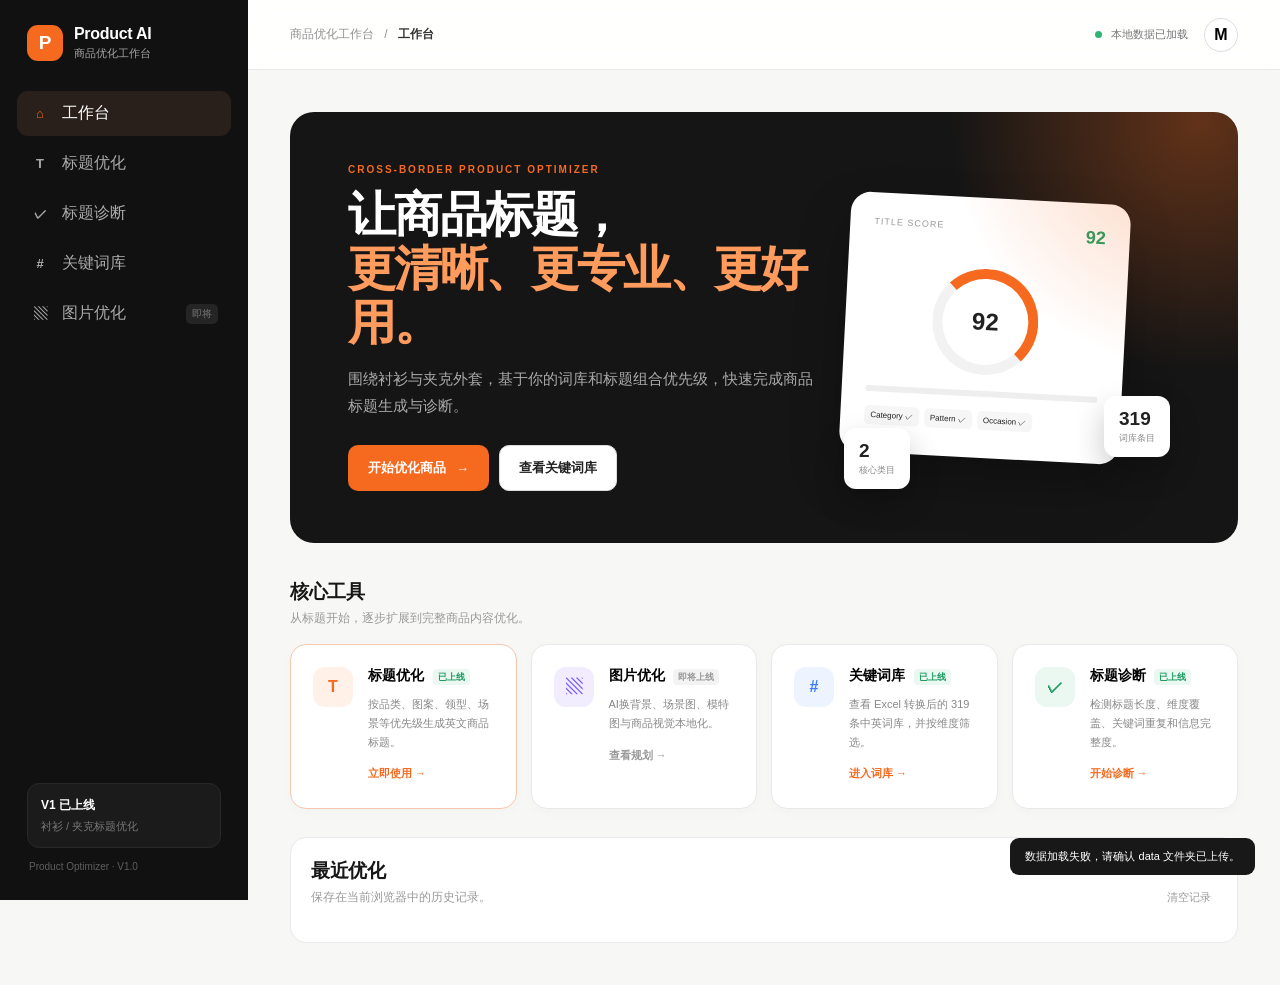
==== index.html @ 06a2da1e "Add files via upload" ====
<!DOCTYPE html>
<html lang="zh-CN">
<head>
  <meta charset="UTF-8" />
  <meta name="viewport" content="width=device-width, initial-scale=1.0" />
  <meta name="description" content="跨境男装商品标题与图片优化工作台" />
  <title>商品优化工作台</title>
  <link rel="stylesheet" href="./style.css" />
</head>
<body>
  <div id="toast" class="toast"></div>

  <div class="app-shell">
    <aside class="sidebar">
      <div class="brand">
        <div class="brand-mark">P</div>
        <div>
          <div class="brand-name">Product AI</div>
          <div class="brand-sub">商品优化工作台</div>
        </div>
      </div>

      <nav class="nav" id="sidebarNav">
        <button class="nav-item active" data-page="home">
          <span class="nav-icon">⌂</span><span>工作台</span>
        </button>
        <button class="nav-item" data-page="title">
          <span class="nav-icon">T</span><span>标题优化</span>
        </button>
        <button class="nav-item" data-page="analyze">
          <span class="nav-icon">✓</span><span>标题诊断</span>
        </button>
        <button class="nav-item" data-page="keywords">
          <span class="nav-icon">#</span><span>关键词库</span>
        </button>
        <button class="nav-item" data-page="image">
          <span class="nav-icon">▧</span><span>图片优化</span><span class="nav-badge">即将</span>
        </button>
      </nav>

      <div class="sidebar-bottom">
        <div class="mini-tip">
          <div class="mini-tip-title">V1 已上线</div>
          <div class="mini-tip-text">衬衫 / 夹克标题优化</div>
        </div>
        <div class="version">Product Optimizer · V1.0</div>
      </div>
    </aside>

    <main class="main">
      <header class="topbar">
        <div>
          <div class="breadcrumb">商品优化工作台 <span>/</span> <strong id="pageTitle">工作台</strong></div>
        </div>
        <div class="top-actions">
          <div class="status-dot"><i></i> 本地数据已加载</div>
          <button class="avatar" title="当前账号">M</button>
        </div>
      </header>

      <!-- HOME -->
      <section class="page active" id="page-home">
        <div class="hero">
          <div class="hero-copy">
            <div class="eyebrow">CROSS-BORDER PRODUCT OPTIMIZER</div>
            <h1>让商品标题，<br><em>更清晰、更专业、更好用。</em></h1>
            <p>围绕衬衫与夹克外套，基于你的词库和标题组合优先级，快速完成商品标题生成与诊断。</p>
            <div class="hero-actions">
              <button class="btn btn-primary btn-lg" data-go="title">开始优化商品 <span>→</span></button>
              <button class="btn btn-secondary btn-lg" data-go="keywords">查看关键词库</button>
            </div>
          </div>
          <div class="hero-visual">
            <div class="visual-card visual-card-main">
              <div class="visual-top">
                <span>TITLE SCORE</span>
                <b>92</b>
              </div>
              <div class="score-ring"><span>92</span></div>
              <div class="visual-line"></div>
              <div class="visual-tags">
                <span>Category ✓</span><span>Pattern ✓</span><span>Occasion ✓</span>
              </div>
            </div>
            <div class="floating-card fc-one"><b>319</b><span>词库条目</span></div>
            <div class="floating-card fc-two"><b>2</b><span>核心类目</span></div>
          </div>
        </div>

        <div class="section-head">
          <div>
            <h2>核心工具</h2>
            <p>从标题开始，逐步扩展到完整商品内容优化。</p>
          </div>
        </div>

        <div class="feature-grid">
          <button class="feature-card featured" data-go="title">
            <div class="feature-icon orange">T</div>
            <div class="feature-body">
              <div class="feature-title">标题优化 <span class="live">已上线</span></div>
              <p>按品类、图案、领型、场景等优先级生成英文商品标题。</p>
              <div class="feature-link">立即使用 →</div>
            </div>
          </button>

          <button class="feature-card" data-go="image">
            <div class="feature-icon purple">▧</div>
            <div class="feature-body">
              <div class="feature-title">图片优化 <span class="soon">即将上线</span></div>
              <p>AI换背景、场景图、模特图与商品视觉本地化。</p>
              <div class="feature-link muted">查看规划 →</div>
            </div>
          </button>

          <button class="feature-card" data-go="keywords">
            <div class="feature-icon blue">#</div>
            <div class="feature-body">
              <div class="feature-title">关键词库 <span class="live">已上线</span></div>
              <p>查看 Excel 转换后的 319 条中英词库，并按维度筛选。</p>
              <div class="feature-link">进入词库 →</div>
            </div>
          </button>

          <button class="feature-card" data-go="analyze">
            <div class="feature-icon green">✓</div>
            <div class="feature-body">
              <div class="feature-title">标题诊断 <span class="live">已上线</span></div>
              <p>检测标题长度、维度覆盖、关键词重复和信息完整度。</p>
              <div class="feature-link">开始诊断 →</div>
            </div>
          </button>
        </div>

        <div class="recent-card">
          <div class="section-head compact">
            <div><h2>最近优化</h2><p>保存在当前浏览器中的历史记录。</p></div>
            <button class="text-btn" id="clearHistory">清空记录</button>
          </div>
          <div id="recentList" class="recent-list"></div>
        </div>
      </section>

      <!-- TITLE -->
      <section class="page" id="page-title">
        <div class="page-intro">
          <div>
            <div class="eyebrow">TITLE OPTIMIZER</div>
            <h1>标题优化</h1>
            <p>先确定商品属性，再按照你的优先级规则组合标题。AI润色接口可在后续接入。</p>
          </div>
          <div class="platform-switch" id="platformSwitch">
            <button class="platform active" data-platform="generic">通用</button>
            <button class="platform" data-platform="amazon">Amazon</button>
            <button class="platform" data-platform="shein">SHEIN</button>
            <button class="platform" data-platform="temu">Temu</button>
          </div>
        </div>

        <div class="optimizer-layout">
          <div class="panel form-panel">
            <div class="panel-title">
              <div><span class="step">01</span><div><h2>选择商品</h2><p>先选择需要优化的核心类目</p></div></div>
            </div>

            <div class="category-switch" id="categorySwitch">
              <button class="category-card active" data-category="shirt">
                <span class="cat-icon">S</span>
                <span><b>衬衫</b><small>Shirt</small></span>
              </button>
              <button class="category-card" data-category="jacket">
                <span class="cat-icon">J</span>
                <span><b>夹克外套</b><small>Jacket</small></span>
              </button>
            </div>

            <div class="form-divider"></div>

            <div class="panel-title small">
              <div><span class="step">02</span><div><h2>填写商品属性</h2><p>只选择真实存在于商品上的属性</p></div></div>
            </div>

            <div id="attributeFields" class="attribute-grid"></div>

            <div class="panel-title small prompt-title">
              <div><span class="step">03</span><div><h2>补充商品信息</h2><p>用于让标题更准确，不会自动虚构属性</p></div></div>
            </div>
            <textarea id="productNotes" class="notes" placeholder="例如：男士秋季休闲夹克，黑色，拉链开合，适合日常通勤。"></textarea>

            <div class="form-actions">
              <button class="btn btn-primary btn-lg full" id="generateTitle">生成标题 <span>→</span></button>
              <button class="btn btn-ghost full" id="resetTitle">重置属性</button>
            </div>
          </div>

          <div class="panel result-panel">
            <div class="panel-title result-head">
              <div><span class="step">04</span><div><h2>标题结果</h2><p id="resultHint">填写左侧属性后生成</p></div></div>
              <div class="result-score"><span>健康度</span><b id="scoreValue">—</b></div>
            </div>

            <div id="titleResults" class="title-results empty-state">
              <div class="empty-icon">T</div>
              <h3>等待生成</h3>
              <p>选择商品属性后，点击「生成标题」。</p>
            </div>

            <div id="structureBox" class="structure-box hidden">
              <div class="subhead">标题结构</div>
              <div id="structureTags" class="tag-row"></div>
            </div>

            <div class="rules-box">
              <div class="subhead">当前组合规则</div>
              <div id="currentRule" class="rule-flow"></div>
            </div>
          </div>
        </div>
      </section>

      <!-- ANALYZE -->
      <section class="page" id="page-analyze">
        <div class="page-intro">
          <div>
            <div class="eyebrow">TITLE DIAGNOSTIC</div>
            <h1>标题诊断</h1>
            <p>把现有标题粘贴进来，快速判断信息维度是否完整。</p>
          </div>
        </div>

        <div class="analyze-layout">
          <div class="panel">
            <div class="panel-title"><div><span class="step">01</span><div><h2>输入原始标题</h2><p>建议使用英文商品标题</p></div></div></div>
            <textarea id="analyzeInput" class="analyze-input" placeholder="例如：Men's Striped Casual Shirt Long Sleeve Button Down Cotton Blue"></textarea>
            <div class="analyze-actions">
              <button class="btn btn-primary btn-lg" id="runAnalyze">开始诊断</button>
              <button class="btn btn-ghost" id="useDemoTitle">使用示例</button>
            </div>
          </div>

          <div class="panel diagnostic-panel">
            <div class="panel-title"><div><span class="step">02</span><div><h2>诊断结果</h2><p>基于当前词库与规则</p></div></div></div>
            <div id="diagnosticEmpty" class="empty-state small-empty">
              <div class="empty-icon">✓</div><h3>等待诊断</h3><p>输入标题后点击开始诊断。</p>
            </div>
            <div id="diagnosticResult" class="hidden"></div>
          </div>
        </div>
      </section>

      <!-- KEYWORDS -->
      <section class="page" id="page-keywords">
        <div class="page-intro">
          <div>
            <div class="eyebrow">KEYWORD LIBRARY</div>
            <h1>关键词库</h1>
            <p>来自你上传的 Excel，当前共 <strong id="keywordCount">319</strong> 条词条。</p>
          </div>
        </div>

        <div class="panel keyword-panel">
          <div class="keyword-toolbar">
            <div class="search-wrap"><span>⌕</span><input id="keywordSearch" placeholder="搜索中文 / 英文关键词..." /></div>
            <select id="dimensionFilter"><option value="">全部维度</option></select>
            <select id="categoryKeywordFilter">
              <option value="">全部类目</option>
              <option value="shirt">衬衫</option>
              <option value="jacket">夹克外套</option>
            </select>
          </div>
          <div class="keyword-summary">
            <span id="keywordResultCount">—</span> 条结果
          </div>
          <div class="table-wrap">
            <table>
              <thead><tr><th>维度</th><th>中文</th><th>标准英文</th><th>英文变体</th></tr></thead>
              <tbody id="keywordTable"></tbody>
            </table>
          </div>
          <div class="pagination" id="keywordPagination"></div>
        </div>
      </section>

      <!-- IMAGE -->
      <section class="page" id="page-image">
        <div class="coming-page">
          <div class="coming-icon">▧</div>
          <div class="eyebrow">IMAGE OPTIMIZER</div>
          <h1>图片优化</h1>
          <p>第二阶段功能正在规划中。</p>
          <div class="coming-grid">
            <div><b>01</b><strong>AI换背景</strong><span>统一商品视觉风格</span></div>
            <div><b>02</b><strong>场景图</strong><span>根据目标市场生成场景</span></div>
            <div><b>03</b><strong>模特图</strong><span>商品视觉本地化</span></div>
            <div><b>04</b><strong>轮播图</strong><span>主图与细节图组合</span></div>
          </div>
          <button class="btn btn-secondary" data-go="home">返回工作台</button>
        </div>
      </section>
    </main>
  </div>

  <script src="./script.js"></script>
</body>
</html>
---- style.css ----
:root{
  --orange:#f56a1f;
  --orange-2:#ff8a3d;
  --orange-soft:#fff1e8;
  --ink:#171717;
  --muted:#737373;
  --line:#e9e9e9;
  --bg:#f7f7f6;
  --white:#fff;
  --green:#1f9d62;
  --blue:#3978ff;
  --purple:#7a5af8;
  --shadow:0 10px 30px rgba(20,20,20,.06);
  --radius:16px;
}
*{box-sizing:border-box}
html,body{margin:0;min-height:100%;font-family:Inter,"PingFang SC","Microsoft YaHei",Arial,sans-serif;color:var(--ink);background:var(--bg)}
button,input,textarea,select{font:inherit}
button{cursor:pointer}
.app-shell{display:flex;min-height:100vh}
.sidebar{position:fixed;left:0;top:0;bottom:0;width:248px;background:#111;color:#fff;padding:25px 17px 18px;display:flex;flex-direction:column;z-index:10}
.brand{display:flex;gap:11px;align-items:center;padding:0 10px 30px}
.brand-mark{width:36px;height:36px;border-radius:11px;background:var(--orange);display:grid;place-items:center;font-weight:800;font-size:19px}
.brand-name{font-weight:750;letter-spacing:-.3px}.brand-sub{font-size:11px;color:#a5a5a5;margin-top:3px}
.nav{display:flex;flex-direction:column;gap:5px}
.nav-item{width:100%;border:0;background:transparent;color:#aaa;text-align:left;padding:12px 13px;border-radius:11px;display:flex;align-items:center;gap:12px;transition:.18s}
.nav-item:hover{background:#1d1d1d;color:#fff}.nav-item.active{background:#2a201b;color:#fff}
.nav-icon{width:20px;height:20px;display:grid;place-items:center;font-weight:700;font-size:13px}
.nav-item.active .nav-icon{color:var(--orange)}
.nav-badge{margin-left:auto;font-size:10px;padding:3px 6px;border-radius:5px;background:#252525;color:#777}
.sidebar-bottom{margin-top:auto;padding:10px}
.mini-tip{padding:13px;background:#1b1b1b;border:1px solid #292929;border-radius:12px}.mini-tip-title{font-size:12px;color:#fff;font-weight:700}.mini-tip-text{font-size:11px;color:#777;margin-top:5px}
.version{font-size:10px;color:#5e5e5e;padding:13px 2px 0}
.main{margin-left:248px;flex:1;min-width:0}
.topbar{height:70px;background:rgba(255,255,255,.9);border-bottom:1px solid var(--line);display:flex;align-items:center;justify-content:space-between;padding:0 42px;position:sticky;top:0;z-index:8;backdrop-filter:blur(10px)}
.breadcrumb{font-size:12px;color:#929292}.breadcrumb span{padding:0 7px}.breadcrumb strong{color:#333}
.top-actions{display:flex;align-items:center;gap:16px}.status-dot{font-size:11px;color:#777}.status-dot i{display:inline-block;width:7px;height:7px;border-radius:50%;background:#2bb673;margin-right:6px}.avatar{width:34px;height:34px;border:1px solid #ddd;background:#fff;border-radius:50%;font-weight:700}
.page{display:none;padding:42px;max-width:1500px;margin:0 auto}.page.active{display:block}
.hero{min-height:395px;background:#151515;border-radius:24px;color:#fff;padding:52px 58px;display:flex;overflow:hidden;position:relative}
.hero:after{content:"";position:absolute;width:520px;height:520px;border-radius:50%;right:-220px;top:-250px;background:radial-gradient(circle,rgba(245,106,31,.34),transparent 68%)}
.hero-copy{width:57%;position:relative;z-index:2}.eyebrow{font-size:10px;letter-spacing:2px;font-weight:800;color:var(--orange);margin-bottom:13px}.hero h1{font-size:48px;line-height:1.12;letter-spacing:-2.2px;margin:0 0 16px}.hero h1 em{font-style:normal;color:#ff9b5d}.hero p{font-size:15px;line-height:1.8;color:#aaa;max-width:600px;margin:0 0 26px}.hero-actions{display:flex;gap:10px}
.btn{border:1px solid transparent;border-radius:10px;padding:10px 16px;font-weight:700;font-size:13px;transition:.18s;display:inline-flex;align-items:center;justify-content:center;gap:10px}
.btn-primary{background:var(--orange);color:#fff}.btn-primary:hover{background:#e85c14;transform:translateY(-1px)}
.btn-secondary{background:#fff;color:#222;border-color:#ddd}.btn-secondary:hover{border-color:#aaa}.btn-ghost{background:#fff;color:#555;border-color:#ddd}.btn-ghost:hover{background:#fafafa}
.btn-lg{padding:13px 19px;font-size:13px}.full{width:100%}
.hero-visual{flex:1;position:relative;min-width:350px}.visual-card{position:absolute;width:280px;height:260px;right:55px;top:34px;background:#fff;color:#222;border-radius:20px;padding:24px;box-shadow:0 25px 50px rgba(0,0,0,.25);transform:rotate(3deg)}
.visual-top{display:flex;justify-content:space-between;font-size:9px;letter-spacing:1px;color:#999}.visual-top b{color:var(--green);font-size:18px;letter-spacing:0}.score-ring{width:106px;height:106px;border:10px solid #f2f2f2;border-top-color:var(--orange);border-right-color:var(--orange);border-radius:50%;display:grid;place-items:center;margin:26px auto 16px;font-size:24px;font-weight:800}
.visual-line{height:6px;background:#eee;border-radius:10px}.visual-tags{display:flex;gap:5px;margin-top:14px;flex-wrap:wrap}.visual-tags span{font-size:8px;padding:5px 6px;background:#f6f6f6;border-radius:5px}
.floating-card{position:absolute;background:#fff;color:#222;border-radius:12px;padding:12px 15px;box-shadow:0 14px 30px rgba(0,0,0,.22);display:flex;flex-direction:column}.floating-card b{font-size:19px}.floating-card span{font-size:9px;color:#888;margin-top:2px}.fc-one{right:10px;bottom:34px}.fc-two{right:270px;bottom:2px}
.section-head{display:flex;align-items:flex-end;justify-content:space-between;margin:36px 0 17px}.section-head h2{margin:0;font-size:19px;letter-spacing:-.4px}.section-head p{margin:5px 0 0;color:#999;font-size:12px}.section-head.compact{margin:0 0 16px}
.feature-grid{display:grid;grid-template-columns:repeat(4,1fr);gap:14px}.feature-card{border:1px solid var(--line);background:#fff;border-radius:16px;text-align:left;padding:22px;display:flex;gap:15px;min-height:165px;box-shadow:0 3px 12px rgba(0,0,0,.025);transition:.2s}.feature-card:hover{transform:translateY(-3px);box-shadow:var(--shadow);border-color:#ddd}.feature-card.featured{border-color:#f6c7ac}.feature-icon{width:40px;height:40px;border-radius:12px;display:grid;place-items:center;font-weight:800;flex:0 0 auto}.feature-icon.orange{background:var(--orange-soft);color:var(--orange)}.feature-icon.purple{background:#f1edff;color:var(--purple)}.feature-icon.blue{background:#edf3ff;color:var(--blue)}.feature-icon.green{background:#eaf8f1;color:var(--green)}
.feature-body{min-width:0}.feature-title{font-size:14px;font-weight:800}.feature-title .live,.feature-title .soon{font-size:9px;margin-left:5px;padding:3px 5px;border-radius:4px;font-weight:700}.live{background:#eaf8f1;color:var(--green)}.soon{background:#f3f3f3;color:#999}.feature-body p{font-size:11px;line-height:1.7;color:#888;margin:10px 0 15px}.feature-link{font-size:11px;color:var(--orange);font-weight:800}.feature-link.muted{color:#999}
.recent-card{background:#fff;border:1px solid var(--line);border-radius:16px;padding:20px;margin-top:28px}.text-btn{border:0;background:transparent;color:#999;font-size:11px}.recent-list{display:flex;flex-direction:column}.recent-item{display:flex;align-items:center;justify-content:space-between;border-top:1px solid #f1f1f1;padding:13px 0;font-size:12px}.recent-left{display:flex;gap:12px;align-items:center}.recent-mark{width:30px;height:30px;border-radius:8px;background:var(--orange-soft);color:var(--orange);display:grid;place-items:center;font-weight:800}.recent-meta{color:#aaa;font-size:10px}.recent-score{font-weight:800;color:var(--green)}
.page-intro{display:flex;justify-content:space-between;align-items:flex-end;margin-bottom:25px}.page-intro h1{font-size:34px;letter-spacing:-1.4px;margin:0 0 8px}.page-intro p{font-size:12px;color:#999;margin:0;line-height:1.7}.platform-switch{display:flex;background:#fff;border:1px solid var(--line);border-radius:10px;padding:4px}.platform{border:0;background:transparent;color:#888;padding:8px 13px;border-radius:7px;font-size:11px;font-weight:700}.platform.active{background:#181818;color:#fff}
.optimizer-layout{display:grid;grid-template-columns:minmax(450px,1fr) minmax(430px,.9fr);gap:18px;align-items:start}.panel{background:#fff;border:1px solid var(--line);border-radius:16px;box-shadow:0 4px 16px rgba(0,0,0,.025);padding:24px}.panel-title>div:first-child{display:flex;align-items:flex-start;gap:12px}.step{width:28px;height:28px;border-radius:8px;background:var(--orange-soft);color:var(--orange);display:grid;place-items:center;font-size:9px;font-weight:900;flex:0 0 auto}.panel-title h2{font-size:15px;margin:0}.panel-title p{font-size:10px;color:#999;margin:4px 0 0}.panel-title.small{margin-top:22px}.category-switch{display:grid;grid-template-columns:1fr 1fr;gap:10px;margin-top:20px}.category-card{border:1px solid #ddd;background:#fff;border-radius:12px;padding:14px;text-align:left;display:flex;gap:11px;align-items:center}.category-card.active{border-color:var(--orange);background:#fff8f4}.cat-icon{width:34px;height:34px;border-radius:9px;background:#f3f3f3;display:grid;place-items:center;font-weight:800}.category-card.active .cat-icon{background:var(--orange);color:#fff}.category-card b{font-size:12px;display:block}.category-card small{color:#999;font-size:9px;display:block;margin-top:2px}
.form-divider{height:1px;background:#f0f0f0;margin:24px 0}.attribute-grid{display:grid;grid-template-columns:1fr 1fr;gap:13px;margin-top:18px}.field label{font-size:10px;color:#666;font-weight:700;display:block;margin-bottom:6px}.field select{width:100%;height:40px;border:1px solid #ddd;border-radius:9px;padding:0 10px;color:#333;background:#fff;outline:none;font-size:11px}.field select:focus,.notes:focus,.analyze-input:focus,.search-wrap:focus-within{border-color:#f2a276;box-shadow:0 0 0 3px rgba(245,106,31,.08)}
.notes{width:100%;height:76px;resize:vertical;border:1px solid #ddd;border-radius:9px;padding:11px;font-size:11px;outline:none;margin-top:17px}.form-actions{margin-top:18px;display:grid;gap:8px}.result-panel{position:sticky;top:94px;min-height:570px}.result-head{display:flex;justify-content:space-between}.result-score{display:flex;align-items:flex-end;gap:8px}.result-score span{font-size:9px;color:#aaa}.result-score b{font-size:27px;color:var(--green);line-height:1}.title-results{margin-top:25px}.empty-state{text-align:center;padding:72px 20px;color:#aaa}.empty-state.small-empty{padding:50px 20px}.empty-icon{width:44px;height:44px;border-radius:13px;background:#f5f5f5;color:#aaa;display:grid;place-items:center;margin:0 auto 12px;font-weight:800}.empty-state h3{margin:0 0 5px;font-size:14px;color:#555}.empty-state p{font-size:11px;margin:0;color:#aaa}.result-card{border:1px solid #e8e8e8;border-radius:12px;padding:16px;margin-top:12px}.result-card.primary{border-color:#f2c4aa;background:#fffaf7}.result-card-top{display:flex;justify-content:space-between;align-items:center;margin-bottom:10px}.result-label{font-size:9px;color:#aaa;text-transform:uppercase;letter-spacing:1px}.result-card h3{font-size:16px;line-height:1.6;margin:0 0 14px;font-weight:700}.result-actions{display:flex;gap:7px}.small-btn{border:1px solid #ddd;background:#fff;border-radius:7px;padding:6px 9px;font-size:10px;color:#555}.small-btn:hover{border-color:#bbb}.structure-box{margin-top:18px;padding-top:17px;border-top:1px solid #eee}.subhead{font-size:10px;color:#777;font-weight:800;margin-bottom:9px}.tag-row{display:flex;flex-wrap:wrap;gap:6px}.tag{font-size:9px;background:#f6f6f6;border-radius:6px;padding:6px 8px;color:#555}.rule-flow{display:flex;flex-wrap:wrap;gap:6px}.rule-item{font-size:9px;color:#777;background:#f7f7f7;padding:6px 8px;border-radius:6px}.rule-item:after{content:"→";margin-left:6px;color:#bbb}.rule-item:last-child:after{content:""}.rules-box{margin-top:20px;padding-top:16px;border-top:1px solid #eee}.hidden{display:none!important}
.analyze-layout{display:grid;grid-template-columns:1fr 1fr;gap:18px}.analyze-input{width:100%;height:170px;resize:vertical;border:1px solid #ddd;border-radius:10px;padding:14px;outline:none;margin-top:18px;font-size:13px;line-height:1.7}.analyze-actions{display:flex;gap:8px;margin-top:12px}.diagnostic-panel{min-height:340px}.diag-score{display:flex;align-items:center;gap:20px;border-bottom:1px solid #eee;padding-bottom:20px}.big-score{font-size:48px;font-weight:850;letter-spacing:-2px}.score-label{font-size:11px;color:#999}.progress{height:7px;background:#eee;border-radius:20px;margin-top:8px;overflow:hidden}.progress i{display:block;height:100%;background:var(--orange);border-radius:20px}.diag-grid{display:grid;grid-template-columns:1fr 1fr;gap:8px;margin-top:18px}.diag-item{border:1px solid #eee;border-radius:9px;padding:10px;display:flex;justify-content:space-between;font-size:10px}.diag-item .ok{color:var(--green);font-weight:800}.diag-item .miss{color:#d87846;font-weight:800}.diag-advice{margin-top:15px;background:#fff8f4;border-radius:10px;padding:12px;font-size:10px;color:#765e50;line-height:1.7}
.keyword-panel{padding:20px}.keyword-toolbar{display:grid;grid-template-columns:1fr 190px 150px;gap:9px}.search-wrap{border:1px solid #ddd;border-radius:9px;height:40px;display:flex;align-items:center;padding:0 11px;gap:8px}.search-wrap span{font-size:17px;color:#aaa}.search-wrap input{border:0;outline:0;width:100%;font-size:11px}.keyword-toolbar select{border:1px solid #ddd;border-radius:9px;padding:0 9px;background:#fff;font-size:11px;color:#555}.keyword-summary{font-size:10px;color:#999;padding:17px 2px 9px}.table-wrap{overflow:auto}.table-wrap table{width:100%;border-collapse:collapse;min-width:720px}.table-wrap th{text-align:left;font-size:9px;color:#999;background:#fafafa;padding:11px}.table-wrap td{font-size:10px;padding:12px 11px;border-top:1px solid #f0f0f0;vertical-align:top}.dim-pill{display:inline-block;background:#f3f3f3;border-radius:5px;padding:4px 6px;color:#666}.variants{color:#999}.pagination{display:flex;gap:5px;justify-content:flex-end;margin-top:15px}.page-btn{border:1px solid #ddd;background:#fff;border-radius:6px;padding:6px 9px;font-size:10px}.page-btn.active{background:#181818;color:#fff;border-color:#181818}
.coming-page{text-align:center;padding:70px 20px}.coming-icon{width:70px;height:70px;border-radius:20px;background:#f0edff;color:var(--purple);display:grid;place-items:center;margin:0 auto 18px;font-size:25px;font-weight:800}.coming-page h1{font-size:36px;margin:0 0 8px}.coming-page>p{font-size:12px;color:#999}.coming-grid{max-width:760px;margin:35px auto;display:grid;grid-template-columns:repeat(4,1fr);gap:10px;text-align:left}.coming-grid>div{background:#fff;border:1px solid #eee;border-radius:12px;padding:17px}.coming-grid b{display:block;color:var(--orange);font-size:10px}.coming-grid strong{display:block;font-size:12px;margin:10px 0 4px}.coming-grid span{font-size:9px;color:#999}
.toast{position:fixed;right:25px;bottom:25px;background:#181818;color:#fff;padding:11px 15px;border-radius:9px;font-size:11px;opacity:0;transform:translateY(10px);pointer-events:none;transition:.25s;z-index:99}.toast.show{opacity:1;transform:translateY(0)}
@media(max-width:1100px){.feature-grid{grid-template-columns:1fr 1fr}.optimizer-layout,.analyze-layout{grid-template-columns:1fr}.result-panel{position:static}.hero-copy{width:65%}.hero-visual{min-width:300px}.sidebar{width:215px}.main{margin-left:215px}}
@media(max-width:760px){.sidebar{position:static;width:100%;height:auto;min-height:0;padding:12px;flex-direction:row;align-items:center}.app-shell{display:block}.brand{padding:0 5px}.brand-sub,.sidebar-bottom{display:none}.nav{display:none}.main{margin-left:0}.topbar{padding:0 17px}.page{padding:22px 15px}.hero{padding:30px 25px;display:block}.hero-copy{width:100%}.hero h1{font-size:35px}.hero-visual{height:230px;min-width:0}.visual-card{right:15px;top:20px}.fc-one{right:0;bottom:5px}.fc-two{left:0;right:auto;bottom:0}.feature-grid{grid-template-columns:1fr}.page-intro{display:block}.platform-switch{margin-top:15px;width:max-content}.attribute-grid{grid-template-columns:1fr}.category-switch{grid-template-columns:1fr}.keyword-toolbar{grid-template-columns:1fr}.coming-grid{grid-template-columns:1fr 1fr}.hero-actions{flex-direction:column}.btn-lg{width:100%}}
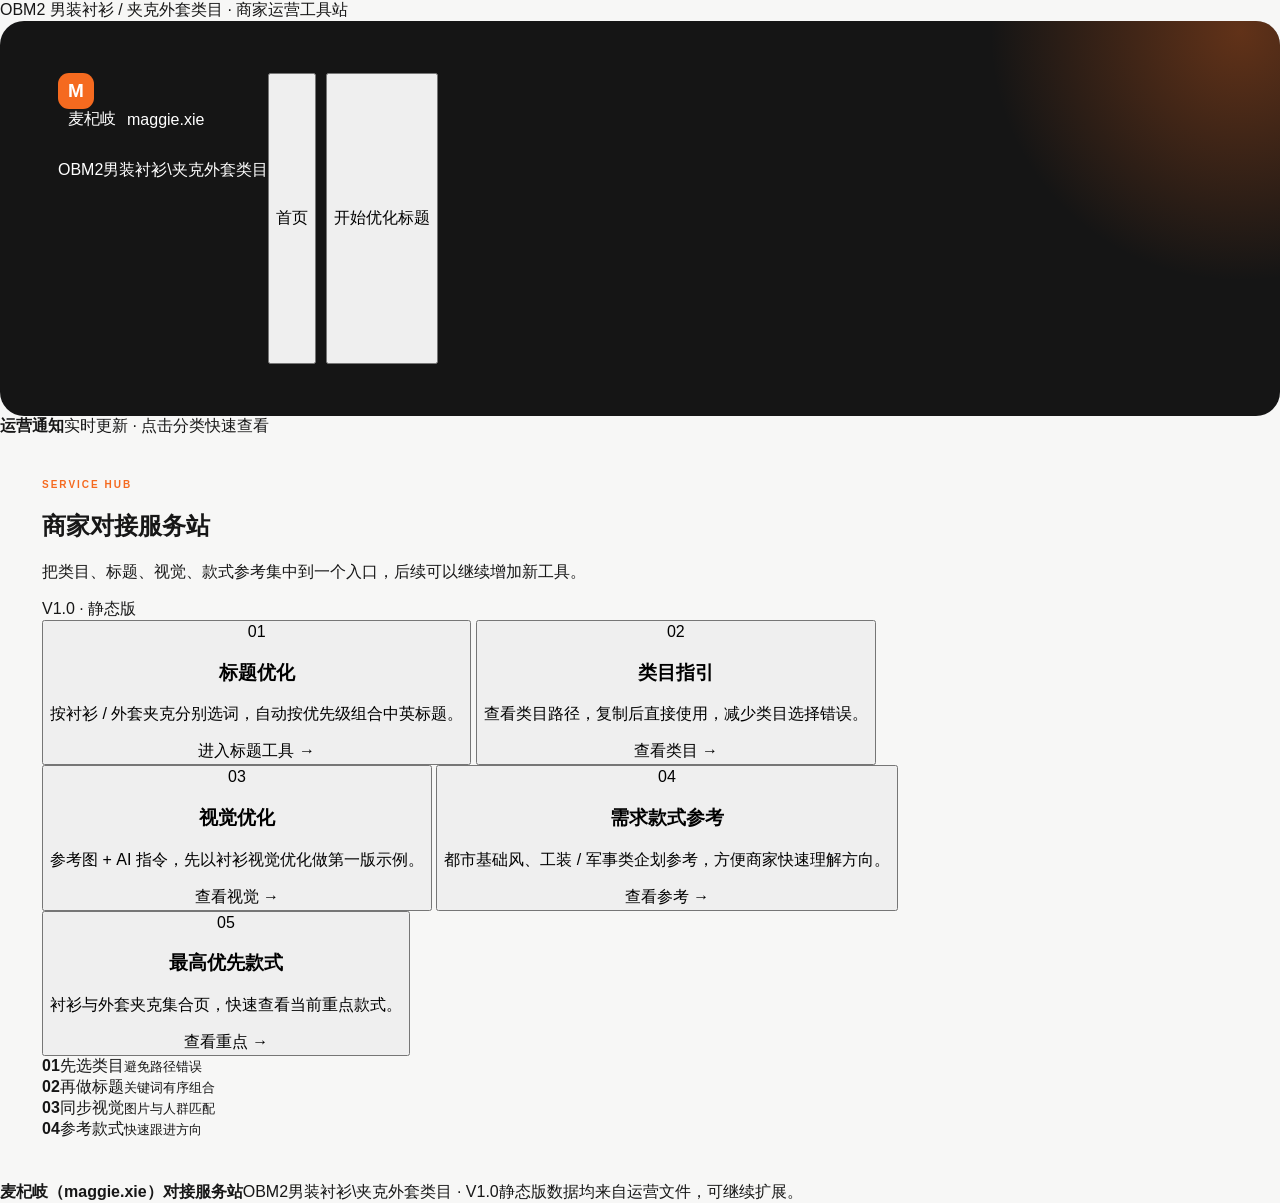
==== commit c7498448: "Update index.html" ====
--- a/index.html
+++ b/index.html
@@ -1,305 +1,53 @@
-<!DOCTYPE html>
+<!doctype html>
 <html lang="zh-CN">
 <head>
-  <meta charset="UTF-8" />
-  <meta name="viewport" content="width=device-width, initial-scale=1.0" />
-  <meta name="description" content="跨境男装商品标题与图片优化工作台" />
-  <title>商品优化工作台</title>
-  <link rel="stylesheet" href="./style.css" />
+<meta charset="utf-8"/><meta name="viewport" content="width=device-width,initial-scale=1"/>
+<title>麦杞岐（maggie.xie）对接服务站</title>
+<meta name="description" content="OBM2男装衬衫 / 夹克外套类目商家对接服务站"/>
+<link rel="stylesheet" href="style.css"/>
 </head>
 <body>
-  <div id="toast" class="toast"></div>
+<div id="app">
+  <div class="topline"><span class="dot"></span><span>OBM2 男装衬衫 / 夹克外套类目 · 商家运营工具站</span><span class="topdate" id="today"></span></div>
+  <header class="hero">
+    <div class="brand-wrap">
+      <div class="brand-mark">M</div>
+      <div><div class="brand">麦杞岐 <span>maggie.xie</span></div><div class="subtitle">OBM2男装衬衫\夹克外套类目</div></div>
+    </div>
+    <div class="hero-actions"><button class="ghost" data-go="home">首页</button><button class="primary" data-go="title">开始优化标题</button></div>
+  </header>
+  <section class="notice-shell">
+    <div class="notice-head"><div><b>运营通知</b><span>实时更新 · 点击分类快速查看</span></div><div class="notice-tabs" id="noticeTabs"></div></div>
+    <div class="notice-list" id="noticeList"></div>
+  </section>
+  <main>
+    <section id="home" class="page active">
+      <div class="section-title"><div><div class="eyebrow">SERVICE HUB</div><h1>商家对接服务站</h1><p>把类目、标题、视觉、款式参考集中到一个入口，后续可以继续增加新工具。</p></div><div class="home-badge">V1.0 · 静态版</div></div>
+      <div class="quick-grid">
+        <button class="quick-card featured" data-go="title"><span class="num">01</span><div><h3>标题优化</h3><p>按衬衫 / 外套夹克分别选词，自动按优先级组合中英标题。</p><span class="link">进入标题工具 →</span></div></button>
+        <button class="quick-card" data-go="category"><span class="num">02</span><div><h3>类目指引</h3><p>查看类目路径，复制后直接使用，减少类目选择错误。</p><span class="link">查看类目 →</span></div></button>
+        <button class="quick-card" data-go="visual"><span class="num">03</span><div><h3>视觉优化</h3><p>参考图 + AI 指令，先以衬衫视觉优化做第一版示例。</p><span class="link">查看视觉 →</span></div></button>
+        <button class="quick-card" data-go="reference"><span class="num">04</span><div><h3>需求款式参考</h3><p>都市基础风、工装 / 军事类企划参考，方便商家快速理解方向。</p><span class="link">查看参考 →</span></div></button>
+        <button class="quick-card" data-go="priority"><span class="num">05</span><div><h3>最高优先款式</h3><p>衬衫与外套夹克集合页，快速查看当前重点款式。</p><span class="link">查看重点 →</span></div></button>
+      </div>
+      <div class="principles"><div><b>01</b><span>先选类目</span><small>避免路径错误</small></div><div><b>02</b><span>再做标题</span><small>关键词有序组合</small></div><div><b>03</b><span>同步视觉</span><small>图片与人群匹配</small></div><div><b>04</b><span>参考款式</span><small>快速跟进方向</small></div></div>
+    </section>
 
-  <div class="app-shell">
-    <aside class="sidebar">
-      <div class="brand">
-        <div class="brand-mark">P</div>
-        <div>
-          <div class="brand-name">Product AI</div>
-          <div class="brand-sub">商品优化工作台</div>
-        </div>
-      </div>
+    <section id="category" class="page"><div class="section-title"><div><div class="eyebrow">01 / CATEGORY</div><h2>类目指引</h2><p>根据你提供的类目指引整理，商家可以查看图片，也可以复制文字路径。</p></div></div>
+      <div class="category-layout"><div class="image-card"><img src="assets/category/category-guide.png" alt="类目指引"/><div class="image-note">原始类目指引 · 仅作运营参考</div></div><div class="path-panel"><div class="filter-row"><button class="filter active" data-cat="全部">全部</button><button class="filter" data-cat="衬衫">衬衫</button><button class="filter" data-cat="外套夹克">外套夹克</button><button class="filter" data-cat="户外套装">户外套装</button></div><div id="categoryList"></div></div></div>
+    </section>
 
-      <nav class="nav" id="sidebarNav">
-        <button class="nav-item active" data-page="home">
-          <span class="nav-icon">⌂</span><span>工作台</span>
-        </button>
-        <button class="nav-item" data-page="title">
-          <span class="nav-icon">T</span><span>标题优化</span>
-        </button>
-        <button class="nav-item" data-page="analyze">
-          <span class="nav-icon">✓</span><span>标题诊断</span>
-        </button>
-        <button class="nav-item" data-page="keywords">
-          <span class="nav-icon">#</span><span>关键词库</span>
-        </button>
-        <button class="nav-item" data-page="image">
-          <span class="nav-icon">▧</span><span>图片优化</span><span class="nav-badge">即将</span>
-        </button>
-      </nav>
+    <section id="title" class="page"><div class="section-title"><div><div class="eyebrow">02 / TITLE OPTIMIZER</div><h2>标题优化</h2><p>选择商品类型 → 按维度选词 → 组合中英文标题。生成结果<strong>不可以直接使用，请检查后使用。</strong></p></div></div>
+      <div class="title-layout"><div class="builder-card"><div class="switch"><button class="product-tab active" data-product="shirt">衬衫 <small>Shirt</small></button><button class="product-tab" data-product="jacket">外套夹克 <small>Jacket / Outerwear</small></button></div><div class="platform-row"><span>平台参考</span><button class="platform active">通用</button><button class="platform">Amazon</button><button class="platform">SHEIN</button><button class="platform">Temu</button></div><div id="dimensionForm"></div></div><div class="result-card"><div class="result-head"><div><span class="eyebrow">LIVE RESULT</span><h3>标题预览</h3></div><span class="score" id="score">0 / 100</span></div><div class="warning">⚠ 生成标题不可以直接使用，请检查后使用。请确认商品属性、平台要求、品牌词及敏感词。</div><label>中文标题</label><div class="title-output" id="zhOutput">请选择词语</div><button class="copy-btn" data-copy="zhOutput">复制中文标题</button><label>English Title</label><div class="title-output en" id="enOutput">Select keywords</div><button class="copy-btn" data-copy="enOutput">复制英文标题</button><div class="coverage" id="coverage"></div></div></div>
+    </section>
 
-      <div class="sidebar-bottom">
-        <div class="mini-tip">
-          <div class="mini-tip-title">V1 已上线</div>
-          <div class="mini-tip-text">衬衫 / 夹克标题优化</div>
-        </div>
-        <div class="version">Product Optimizer · V1.0</div>
-      </div>
-    </aside>
+    <section id="visual" class="page"><div class="section-title"><div><div class="eyebrow">03 / VISUAL OPTIMIZER</div><h2>视觉优化</h2><p>先用衬衫做第一版：参考图 + AI 指令 + 执行检查。</p></div></div><div class="visual-grid"><div class="image-card"><img src="assets/visual/shirt-visual-example.png" alt="衬衫视觉优化示例"/><div class="image-note">示例：衬衫视觉优化</div></div><div class="prompt-card"><div class="tag">衬衫 · AI 改图指令</div><h3>保留商品，升级表达</h3><p id="visualPrompt"></p><button class="primary full" data-copy="visualPrompt">复制 AI 指令</button><div class="checklist" id="visualChecklist"></div></div></div></section>
 
-    <main class="main">
-      <header class="topbar">
-        <div>
-          <div class="breadcrumb">商品优化工作台 <span>/</span> <strong id="pageTitle">工作台</strong></div>
-        </div>
-        <div class="top-actions">
-          <div class="status-dot"><i></i> 本地数据已加载</div>
-          <button class="avatar" title="当前账号">M</button>
-        </div>
-      </header>
+    <section id="reference" class="page"><div class="section-title"><div><div class="eyebrow">04 / STYLE REFERENCE</div><h2>需求款式参考</h2><p>以夹克外套为例，先开放都市基础风、工装 / 军事类两个方向。</p></div></div><div class="pdf-grid"><div class="pdf-card"><div class="pdf-title"><b>都市基础风</b><span>12页</span></div><iframe src="assets/reference/jacket-urban-basic.pdf"></iframe><a href="assets/reference/jacket-urban-basic.pdf" target="_blank">打开完整 PDF →</a></div><div class="pdf-card"><div class="pdf-title"><b>工装 / 军事类</b><span>12页</span></div><iframe src="assets/reference/jacket-workwear-military.pdf"></iframe><a href="assets/reference/jacket-workwear-military.pdf" target="_blank">打开完整 PDF →</a></div></div></section>
 
-      <!-- HOME -->
-      <section class="page active" id="page-home">
-        <div class="hero">
-          <div class="hero-copy">
-            <div class="eyebrow">CROSS-BORDER PRODUCT OPTIMIZER</div>
-            <h1>让商品标题，<br><em>更清晰、更专业、更好用。</em></h1>
-            <p>围绕衬衫与夹克外套，基于你的词库和标题组合优先级，快速完成商品标题生成与诊断。</p>
-            <div class="hero-actions">
-              <button class="btn btn-primary btn-lg" data-go="title">开始优化商品 <span>→</span></button>
-              <button class="btn btn-secondary btn-lg" data-go="keywords">查看关键词库</button>
-            </div>
-          </div>
-          <div class="hero-visual">
-            <div class="visual-card visual-card-main">
-              <div class="visual-top">
-                <span>TITLE SCORE</span>
-                <b>92</b>
-              </div>
-              <div class="score-ring"><span>92</span></div>
-              <div class="visual-line"></div>
-              <div class="visual-tags">
-                <span>Category ✓</span><span>Pattern ✓</span><span>Occasion ✓</span>
-              </div>
-            </div>
-            <div class="floating-card fc-one"><b>319</b><span>词库条目</span></div>
-            <div class="floating-card fc-two"><b>2</b><span>核心类目</span></div>
-          </div>
-        </div>
-
-        <div class="section-head">
-          <div>
-            <h2>核心工具</h2>
-            <p>从标题开始，逐步扩展到完整商品内容优化。</p>
-          </div>
-        </div>
-
-        <div class="feature-grid">
-          <button class="feature-card featured" data-go="title">
-            <div class="feature-icon orange">T</div>
-            <div class="feature-body">
-              <div class="feature-title">标题优化 <span class="live">已上线</span></div>
-              <p>按品类、图案、领型、场景等优先级生成英文商品标题。</p>
-              <div class="feature-link">立即使用 →</div>
-            </div>
-          </button>
-
-          <button class="feature-card" data-go="image">
-            <div class="feature-icon purple">▧</div>
-            <div class="feature-body">
-              <div class="feature-title">图片优化 <span class="soon">即将上线</span></div>
-              <p>AI换背景、场景图、模特图与商品视觉本地化。</p>
-              <div class="feature-link muted">查看规划 →</div>
-            </div>
-          </button>
-
-          <button class="feature-card" data-go="keywords">
-            <div class="feature-icon blue">#</div>
-            <div class="feature-body">
-              <div class="feature-title">关键词库 <span class="live">已上线</span></div>
-              <p>查看 Excel 转换后的 319 条中英词库，并按维度筛选。</p>
-              <div class="feature-link">进入词库 →</div>
-            </div>
-          </button>
-
-          <button class="feature-card" data-go="analyze">
-            <div class="feature-icon green">✓</div>
-            <div class="feature-body">
-              <div class="feature-title">标题诊断 <span class="live">已上线</span></div>
-              <p>检测标题长度、维度覆盖、关键词重复和信息完整度。</p>
-              <div class="feature-link">开始诊断 →</div>
-            </div>
-          </button>
-        </div>
-
-        <div class="recent-card">
-          <div class="section-head compact">
-            <div><h2>最近优化</h2><p>保存在当前浏览器中的历史记录。</p></div>
-            <button class="text-btn" id="clearHistory">清空记录</button>
-          </div>
-          <div id="recentList" class="recent-list"></div>
-        </div>
-      </section>
-
-      <!-- TITLE -->
-      <section class="page" id="page-title">
-        <div class="page-intro">
-          <div>
-            <div class="eyebrow">TITLE OPTIMIZER</div>
-            <h1>标题优化</h1>
-            <p>先确定商品属性，再按照你的优先级规则组合标题。AI润色接口可在后续接入。</p>
-          </div>
-          <div class="platform-switch" id="platformSwitch">
-            <button class="platform active" data-platform="generic">通用</button>
-            <button class="platform" data-platform="amazon">Amazon</button>
-            <button class="platform" data-platform="shein">SHEIN</button>
-            <button class="platform" data-platform="temu">Temu</button>
-          </div>
-        </div>
-
-        <div class="optimizer-layout">
-          <div class="panel form-panel">
-            <div class="panel-title">
-              <div><span class="step">01</span><div><h2>选择商品</h2><p>先选择需要优化的核心类目</p></div></div>
-            </div>
-
-            <div class="category-switch" id="categorySwitch">
-              <button class="category-card active" data-category="shirt">
-                <span class="cat-icon">S</span>
-                <span><b>衬衫</b><small>Shirt</small></span>
-              </button>
-              <button class="category-card" data-category="jacket">
-                <span class="cat-icon">J</span>
-                <span><b>夹克外套</b><small>Jacket</small></span>
-              </button>
-            </div>
-
-            <div class="form-divider"></div>
-
-            <div class="panel-title small">
-              <div><span class="step">02</span><div><h2>填写商品属性</h2><p>只选择真实存在于商品上的属性</p></div></div>
-            </div>
-
-            <div id="attributeFields" class="attribute-grid"></div>
-
-            <div class="panel-title small prompt-title">
-              <div><span class="step">03</span><div><h2>补充商品信息</h2><p>用于让标题更准确，不会自动虚构属性</p></div></div>
-            </div>
-            <textarea id="productNotes" class="notes" placeholder="例如：男士秋季休闲夹克，黑色，拉链开合，适合日常通勤。"></textarea>
-
-            <div class="form-actions">
-              <button class="btn btn-primary btn-lg full" id="generateTitle">生成标题 <span>→</span></button>
-              <button class="btn btn-ghost full" id="resetTitle">重置属性</button>
-            </div>
-          </div>
-
-          <div class="panel result-panel">
-            <div class="panel-title result-head">
-              <div><span class="step">04</span><div><h2>标题结果</h2><p id="resultHint">填写左侧属性后生成</p></div></div>
-              <div class="result-score"><span>健康度</span><b id="scoreValue">—</b></div>
-            </div>
-
-            <div id="titleResults" class="title-results empty-state">
-              <div class="empty-icon">T</div>
-              <h3>等待生成</h3>
-              <p>选择商品属性后，点击「生成标题」。</p>
-            </div>
-
-            <div id="structureBox" class="structure-box hidden">
-              <div class="subhead">标题结构</div>
-              <div id="structureTags" class="tag-row"></div>
-            </div>
-
-            <div class="rules-box">
-              <div class="subhead">当前组合规则</div>
-              <div id="currentRule" class="rule-flow"></div>
-            </div>
-          </div>
-        </div>
-      </section>
-
-      <!-- ANALYZE -->
-      <section class="page" id="page-analyze">
-        <div class="page-intro">
-          <div>
-            <div class="eyebrow">TITLE DIAGNOSTIC</div>
-            <h1>标题诊断</h1>
-            <p>把现有标题粘贴进来，快速判断信息维度是否完整。</p>
-          </div>
-        </div>
-
-        <div class="analyze-layout">
-          <div class="panel">
-            <div class="panel-title"><div><span class="step">01</span><div><h2>输入原始标题</h2><p>建议使用英文商品标题</p></div></div></div>
-            <textarea id="analyzeInput" class="analyze-input" placeholder="例如：Men's Striped Casual Shirt Long Sleeve Button Down Cotton Blue"></textarea>
-            <div class="analyze-actions">
-              <button class="btn btn-primary btn-lg" id="runAnalyze">开始诊断</button>
-              <button class="btn btn-ghost" id="useDemoTitle">使用示例</button>
-            </div>
-          </div>
-
-          <div class="panel diagnostic-panel">
-            <div class="panel-title"><div><span class="step">02</span><div><h2>诊断结果</h2><p>基于当前词库与规则</p></div></div></div>
-            <div id="diagnosticEmpty" class="empty-state small-empty">
-              <div class="empty-icon">✓</div><h3>等待诊断</h3><p>输入标题后点击开始诊断。</p>
-            </div>
-            <div id="diagnosticResult" class="hidden"></div>
-          </div>
-        </div>
-      </section>
-
-      <!-- KEYWORDS -->
-      <section class="page" id="page-keywords">
-        <div class="page-intro">
-          <div>
-            <div class="eyebrow">KEYWORD LIBRARY</div>
-            <h1>关键词库</h1>
-            <p>来自你上传的 Excel，当前共 <strong id="keywordCount">319</strong> 条词条。</p>
-          </div>
-        </div>
-
-        <div class="panel keyword-panel">
-          <div class="keyword-toolbar">
-            <div class="search-wrap"><span>⌕</span><input id="keywordSearch" placeholder="搜索中文 / 英文关键词..." /></div>
-            <select id="dimensionFilter"><option value="">全部维度</option></select>
-            <select id="categoryKeywordFilter">
-              <option value="">全部类目</option>
-              <option value="shirt">衬衫</option>
-              <option value="jacket">夹克外套</option>
-            </select>
-          </div>
-          <div class="keyword-summary">
-            <span id="keywordResultCount">—</span> 条结果
-          </div>
-          <div class="table-wrap">
-            <table>
-              <thead><tr><th>维度</th><th>中文</th><th>标准英文</th><th>英文变体</th></tr></thead>
-              <tbody id="keywordTable"></tbody>
-            </table>
-          </div>
-          <div class="pagination" id="keywordPagination"></div>
-        </div>
-      </section>
-
-      <!-- IMAGE -->
-      <section class="page" id="page-image">
-        <div class="coming-page">
-          <div class="coming-icon">▧</div>
-          <div class="eyebrow">IMAGE OPTIMIZER</div>
-          <h1>图片优化</h1>
-          <p>第二阶段功能正在规划中。</p>
-          <div class="coming-grid">
-            <div><b>01</b><strong>AI换背景</strong><span>统一商品视觉风格</span></div>
-            <div><b>02</b><strong>场景图</strong><span>根据目标市场生成场景</span></div>
-            <div><b>03</b><strong>模特图</strong><span>商品视觉本地化</span></div>
-            <div><b>04</b><strong>轮播图</strong><span>主图与细节图组合</span></div>
-          </div>
-          <button class="btn btn-secondary" data-go="home">返回工作台</button>
-        </div>
-      </section>
-    </main>
-  </div>
-
-  <script src="./script.js"></script>
-</body>
-</html>
+    <section id="priority" class="page"><div class="section-title"><div><div class="eyebrow">05 / PRIORITY STYLES</div><h2>最高优先款式</h2><p>把当前重点款式做成集合入口，商家可以直接浏览。</p></div></div><div class="priority-tabs"><button class="priority-tab active" data-priority="shirt">衬衫</button><button class="priority-tab" data-priority="jacket">外套夹克</button></div><div id="priorityContent" class="priority-content"></div></section>
+  </main>
+  <footer><b>麦杞岐（maggie.xie）对接服务站</b><span>OBM2男装衬衫\夹克外套类目 · V1.0</span><span>静态版数据均来自运营文件，可继续扩展。</span></footer>
+</div>
+<script src="script.js"></script>
+</body></html>
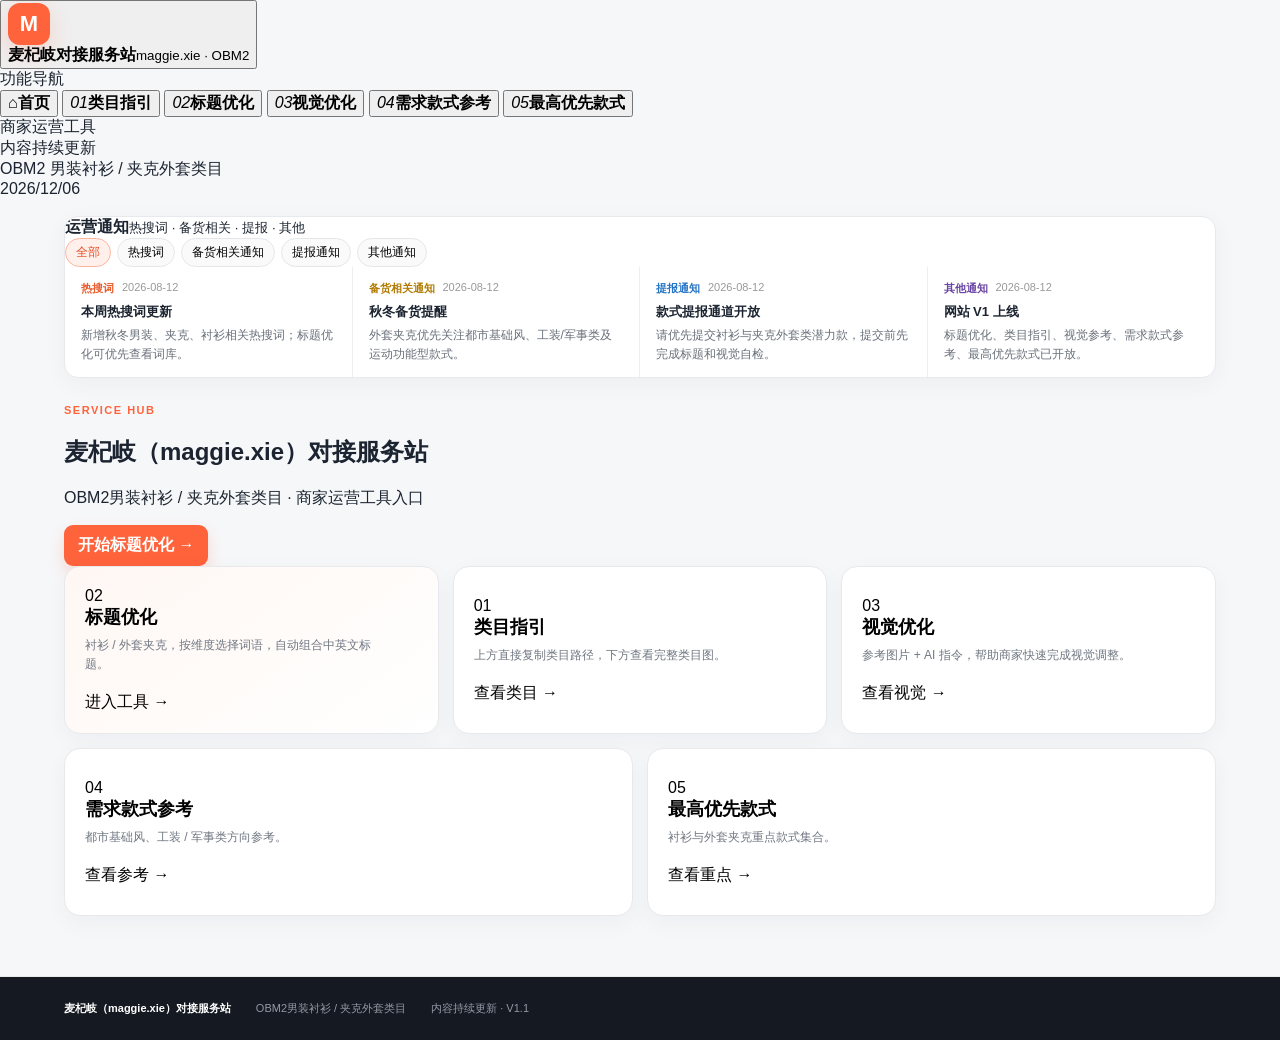
==== commit 483639c6: "Update index.html" ====
--- a/index.html
+++ b/index.html
@@ -1,53 +1,99 @@
 <!doctype html>
 <html lang="zh-CN">
 <head>
-<meta charset="utf-8"/><meta name="viewport" content="width=device-width,initial-scale=1"/>
+<meta charset="utf-8">
+<meta name="viewport" content="width=device-width,initial-scale=1">
 <title>麦杞岐（maggie.xie）对接服务站</title>
-<meta name="description" content="OBM2男装衬衫 / 夹克外套类目商家对接服务站"/>
-<link rel="stylesheet" href="style.css"/>
+<meta name="description" content="OBM2男装衬衫与夹克外套类目商家对接服务站">
+<link rel="stylesheet" href="style.css">
 </head>
 <body>
 <div id="app">
-  <div class="topline"><span class="dot"></span><span>OBM2 男装衬衫 / 夹克外套类目 · 商家运营工具站</span><span class="topdate" id="today"></span></div>
-  <header class="hero">
-    <div class="brand-wrap">
-      <div class="brand-mark">M</div>
-      <div><div class="brand">麦杞岐 <span>maggie.xie</span></div><div class="subtitle">OBM2男装衬衫\夹克外套类目</div></div>
-    </div>
-    <div class="hero-actions"><button class="ghost" data-go="home">首页</button><button class="primary" data-go="title">开始优化标题</button></div>
-  </header>
-  <section class="notice-shell">
-    <div class="notice-head"><div><b>运营通知</b><span>实时更新 · 点击分类快速查看</span></div><div class="notice-tabs" id="noticeTabs"></div></div>
-    <div class="notice-list" id="noticeList"></div>
-  </section>
-  <main>
-    <section id="home" class="page active">
-      <div class="section-title"><div><div class="eyebrow">SERVICE HUB</div><h1>商家对接服务站</h1><p>把类目、标题、视觉、款式参考集中到一个入口，后续可以继续增加新工具。</p></div><div class="home-badge">V1.0 · 静态版</div></div>
-      <div class="quick-grid">
-        <button class="quick-card featured" data-go="title"><span class="num">01</span><div><h3>标题优化</h3><p>按衬衫 / 外套夹克分别选词，自动按优先级组合中英标题。</p><span class="link">进入标题工具 →</span></div></button>
-        <button class="quick-card" data-go="category"><span class="num">02</span><div><h3>类目指引</h3><p>查看类目路径，复制后直接使用，减少类目选择错误。</p><span class="link">查看类目 →</span></div></button>
-        <button class="quick-card" data-go="visual"><span class="num">03</span><div><h3>视觉优化</h3><p>参考图 + AI 指令，先以衬衫视觉优化做第一版示例。</p><span class="link">查看视觉 →</span></div></button>
-        <button class="quick-card" data-go="reference"><span class="num">04</span><div><h3>需求款式参考</h3><p>都市基础风、工装 / 军事类企划参考，方便商家快速理解方向。</p><span class="link">查看参考 →</span></div></button>
-        <button class="quick-card" data-go="priority"><span class="num">05</span><div><h3>最高优先款式</h3><p>衬衫与外套夹克集合页，快速查看当前重点款式。</p><span class="link">查看重点 →</span></div></button>
-      </div>
-      <div class="principles"><div><b>01</b><span>先选类目</span><small>避免路径错误</small></div><div><b>02</b><span>再做标题</span><small>关键词有序组合</small></div><div><b>03</b><span>同步视觉</span><small>图片与人群匹配</small></div><div><b>04</b><span>参考款式</span><small>快速跟进方向</small></div></div>
+  <aside class="sidebar">
+    <button class="brand-block" data-go="home" aria-label="返回首页">
+      <span class="brand-mark">M</span>
+      <span class="brand-text"><strong>麦杞岐对接服务站</strong><small>maggie.xie · OBM2</small></span>
+    </button>
+    <div class="side-caption">功能导航</div>
+    <nav class="side-nav">
+      <button class="nav-item active" data-go="home"><span>⌂</span><b>首页</b></button>
+      <button class="nav-item" data-go="category"><i>01</i><b>类目指引</b></button>
+      <button class="nav-item" data-go="title"><i>02</i><b>标题优化</b></button>
+      <button class="nav-item" data-go="visual"><i>03</i><b>视觉优化</b></button>
+      <button class="nav-item" data-go="reference"><i>04</i><b>需求款式参考</b></button>
+      <button class="nav-item" data-go="priority"><i>05</i><b>最高优先款式</b></button>
+    </nav>
+    <div class="side-bottom">商家运营工具<br><span>内容持续更新</span></div>
+  </aside>
+
+  <div class="workspace">
+    <header class="topbar">
+      <div><span class="top-dot"></span><span>OBM2 男装衬衫 / 夹克外套类目</span></div>
+      <span id="today"></span>
+    </header>
+
+    <section class="notice-shell">
+      <div class="notice-title"><div><strong>运营通知</strong><small>热搜词 · 备货相关 · 提报 · 其他</small></div><div id="noticeTabs" class="notice-tabs"></div></div>
+      <div id="noticeList" class="notice-list"></div>
     </section>
 
-    <section id="category" class="page"><div class="section-title"><div><div class="eyebrow">01 / CATEGORY</div><h2>类目指引</h2><p>根据你提供的类目指引整理，商家可以查看图片，也可以复制文字路径。</p></div></div>
-      <div class="category-layout"><div class="image-card"><img src="assets/category/category-guide.png" alt="类目指引"/><div class="image-note">原始类目指引 · 仅作运营参考</div></div><div class="path-panel"><div class="filter-row"><button class="filter active" data-cat="全部">全部</button><button class="filter" data-cat="衬衫">衬衫</button><button class="filter" data-cat="外套夹克">外套夹克</button><button class="filter" data-cat="户外套装">户外套装</button></div><div id="categoryList"></div></div></div>
-    </section>
+    <main>
+      <section id="home" class="page active">
+        <div class="page-head hero-head"><div><div class="eyebrow">SERVICE HUB</div><h1>麦杞岐（maggie.xie）对接服务站</h1><p>OBM2男装衬衫 / 夹克外套类目 · 商家运营工具入口</p></div><button class="primary" data-go="title">开始标题优化 →</button></div>
+        <div class="quick-grid">
+          <button class="quick-card featured" data-go="title"><span class="card-num">02</span><h3>标题优化</h3><p>衬衫 / 外套夹克，按维度选择词语，自动组合中英文标题。</p><span>进入工具 →</span></button>
+          <button class="quick-card" data-go="category"><span class="card-num">01</span><h3>类目指引</h3><p>上方直接复制类目路径，下方查看完整类目图。</p><span>查看类目 →</span></button>
+          <button class="quick-card" data-go="visual"><span class="card-num">03</span><h3>视觉优化</h3><p>参考图片 + AI 指令，帮助商家快速完成视觉调整。</p><span>查看视觉 →</span></button>
+          <button class="quick-card" data-go="reference"><span class="card-num">04</span><h3>需求款式参考</h3><p>都市基础风、工装 / 军事类方向参考。</p><span>查看参考 →</span></button>
+          <button class="quick-card" data-go="priority"><span class="card-num">05</span><h3>最高优先款式</h3><p>衬衫与外套夹克重点款式集合。</p><span>查看重点 →</span></button>
+        </div>
+      </section>
 
-    <section id="title" class="page"><div class="section-title"><div><div class="eyebrow">02 / TITLE OPTIMIZER</div><h2>标题优化</h2><p>选择商品类型 → 按维度选词 → 组合中英文标题。生成结果<strong>不可以直接使用，请检查后使用。</strong></p></div></div>
-      <div class="title-layout"><div class="builder-card"><div class="switch"><button class="product-tab active" data-product="shirt">衬衫 <small>Shirt</small></button><button class="product-tab" data-product="jacket">外套夹克 <small>Jacket / Outerwear</small></button></div><div class="platform-row"><span>平台参考</span><button class="platform active">通用</button><button class="platform">Amazon</button><button class="platform">SHEIN</button><button class="platform">Temu</button></div><div id="dimensionForm"></div></div><div class="result-card"><div class="result-head"><div><span class="eyebrow">LIVE RESULT</span><h3>标题预览</h3></div><span class="score" id="score">0 / 100</span></div><div class="warning">⚠ 生成标题不可以直接使用，请检查后使用。请确认商品属性、平台要求、品牌词及敏感词。</div><label>中文标题</label><div class="title-output" id="zhOutput">请选择词语</div><button class="copy-btn" data-copy="zhOutput">复制中文标题</button><label>English Title</label><div class="title-output en" id="enOutput">Select keywords</div><button class="copy-btn" data-copy="enOutput">复制英文标题</button><div class="coverage" id="coverage"></div></div></div>
-    </section>
+      <section id="category" class="page">
+        <div class="page-head"><div><div class="eyebrow">01 / CATEGORY</div><h2>类目指引</h2><p>先复制商家需要的类目路径，再向下查看完整类目图。</p></div></div>
+        <div class="category-filter" id="categoryFilters"></div>
+        <div id="categoryList" class="category-list"></div>
+        <div class="category-image-card"><div class="subhead"><div><b>类目指引图</b><span>原始类目图 · 仅作运营参考</span></div></div><img src="assets/category/category-guide.png" alt="类目指引图"></div>
+      </section>
 
-    <section id="visual" class="page"><div class="section-title"><div><div class="eyebrow">03 / VISUAL OPTIMIZER</div><h2>视觉优化</h2><p>先用衬衫做第一版：参考图 + AI 指令 + 执行检查。</p></div></div><div class="visual-grid"><div class="image-card"><img src="assets/visual/shirt-visual-example.png" alt="衬衫视觉优化示例"/><div class="image-note">示例：衬衫视觉优化</div></div><div class="prompt-card"><div class="tag">衬衫 · AI 改图指令</div><h3>保留商品，升级表达</h3><p id="visualPrompt"></p><button class="primary full" data-copy="visualPrompt">复制 AI 指令</button><div class="checklist" id="visualChecklist"></div></div></div></section>
+      <section id="title" class="page">
+        <div class="page-head"><div><div class="eyebrow">02 / TITLE</div><h2>标题优化</h2><p>选择商品类型 → 按维度选词 → 自动组合中英文标题。<strong>生成标题不可以直接使用，请检查后使用。</strong></p></div></div>
+        <div class="title-layout">
+          <div class="builder-card">
+            <div class="switch"><button class="product-tab active" data-product="shirt">衬衫 <small>Shirt</small></button><button class="product-tab" data-product="jacket">外套夹克 <small>Jacket / Outerwear</small></button></div>
+            <div class="rule-note">组合原则：先完成必选维度，再补充高优维度，最后按实际商品情况扩展属性。</div>
+            <div id="dimensionForm"></div>
+          </div>
+          <div class="result-card">
+            <div class="result-head"><div><span class="eyebrow">LIVE RESULT</span><h3>标题预览</h3></div><span class="score" id="score">0 / 100</span></div>
+            <div class="warning">⚠ 生成标题不可以直接使用，请检查后使用。请确认商品属性、品牌词、敏感词及商品实际情况。</div>
+            <label>中文标题</label><div class="title-output" id="zhOutput">请选择词语</div><button class="copy-btn" data-copy="zhOutput">复制中文标题</button>
+            <label>English Title</label><div class="title-output en" id="enOutput">Select keywords</div><button class="copy-btn" data-copy="enOutput">复制英文标题</button>
+            <div class="coverage" id="coverage"></div>
+          </div>
+        </div>
+      </section>
 
-    <section id="reference" class="page"><div class="section-title"><div><div class="eyebrow">04 / STYLE REFERENCE</div><h2>需求款式参考</h2><p>以夹克外套为例，先开放都市基础风、工装 / 军事类两个方向。</p></div></div><div class="pdf-grid"><div class="pdf-card"><div class="pdf-title"><b>都市基础风</b><span>12页</span></div><iframe src="assets/reference/jacket-urban-basic.pdf"></iframe><a href="assets/reference/jacket-urban-basic.pdf" target="_blank">打开完整 PDF →</a></div><div class="pdf-card"><div class="pdf-title"><b>工装 / 军事类</b><span>12页</span></div><iframe src="assets/reference/jacket-workwear-military.pdf"></iframe><a href="assets/reference/jacket-workwear-military.pdf" target="_blank">打开完整 PDF →</a></div></div></section>
+      <section id="visual" class="page">
+        <div class="page-head"><div><div class="eyebrow">03 / VISUAL</div><h2>视觉优化</h2><p>参考图片 + AI 指令，先以衬衫做第一版。</p></div></div>
+        <div class="visual-grid"><div class="image-card"><img src="assets/visual/shirt-visual-example.png" alt="衬衫视觉优化示例"><div class="image-note">衬衫视觉优化示例</div></div><div class="prompt-card"><div class="tag">衬衫 · AI 改图指令</div><h3>保留商品，升级表达</h3><p id="visualPrompt"></p><button class="primary full" data-copy="visualPrompt">复制 AI 指令</button><div class="checklist" id="visualChecklist"></div></div></div>
+      </section>
 
-    <section id="priority" class="page"><div class="section-title"><div><div class="eyebrow">05 / PRIORITY STYLES</div><h2>最高优先款式</h2><p>把当前重点款式做成集合入口，商家可以直接浏览。</p></div></div><div class="priority-tabs"><button class="priority-tab active" data-priority="shirt">衬衫</button><button class="priority-tab" data-priority="jacket">外套夹克</button></div><div id="priorityContent" class="priority-content"></div></section>
-  </main>
-  <footer><b>麦杞岐（maggie.xie）对接服务站</b><span>OBM2男装衬衫\夹克外套类目 · V1.0</span><span>静态版数据均来自运营文件，可继续扩展。</span></footer>
+      <section id="reference" class="page">
+        <div class="page-head"><div><div class="eyebrow">04 / REFERENCE</div><h2>需求款式参考</h2><p>以夹克外套为例，查看都市基础风、工装 / 军事类方向。</p></div></div>
+        <div class="pdf-grid"><div class="pdf-card"><div class="pdf-title"><b>都市基础风</b><span>款式参考</span></div><iframe src="assets/reference/jacket-urban-basic.pdf"></iframe><a href="assets/reference/jacket-urban-basic.pdf" target="_blank">打开完整 PDF →</a></div><div class="pdf-card"><div class="pdf-title"><b>工装 / 军事类</b><span>款式参考</span></div><iframe src="assets/reference/jacket-workwear-military.pdf"></iframe><a href="assets/reference/jacket-workwear-military.pdf" target="_blank">打开完整 PDF →</a></div></div>
+      </section>
+
+      <section id="priority" class="page">
+        <div class="page-head"><div><div class="eyebrow">05 / PRIORITY</div><h2>最高优先款式</h2><p>衬衫与外套夹克重点款式集合，快速查看当前方向。</p></div></div>
+        <div class="priority-tabs"><button class="priority-tab active" data-priority="shirt">衬衫</button><button class="priority-tab" data-priority="jacket">外套夹克</button></div>
+        <div id="priorityContent" class="priority-content"></div>
+      </section>
+    </main>
+
+    <footer><b>麦杞岐（maggie.xie）对接服务站</b><span>OBM2男装衬衫 / 夹克外套类目</span><span>内容持续更新 · V1.1</span></footer>
+  </div>
 </div>
 <script src="script.js"></script>
-</body></html>
+</body>
+</html>
--- a/style.css
+++ b/style.css
@@ -1,63 +1 @@
-:root{
-  --orange:#f56a1f;
-  --orange-2:#ff8a3d;
-  --orange-soft:#fff1e8;
-  --ink:#171717;
-  --muted:#737373;
-  --line:#e9e9e9;
-  --bg:#f7f7f6;
-  --white:#fff;
-  --green:#1f9d62;
-  --blue:#3978ff;
-  --purple:#7a5af8;
-  --shadow:0 10px 30px rgba(20,20,20,.06);
-  --radius:16px;
-}
-*{box-sizing:border-box}
-html,body{margin:0;min-height:100%;font-family:Inter,"PingFang SC","Microsoft YaHei",Arial,sans-serif;color:var(--ink);background:var(--bg)}
-button,input,textarea,select{font:inherit}
-button{cursor:pointer}
-.app-shell{display:flex;min-height:100vh}
-.sidebar{position:fixed;left:0;top:0;bottom:0;width:248px;background:#111;color:#fff;padding:25px 17px 18px;display:flex;flex-direction:column;z-index:10}
-.brand{display:flex;gap:11px;align-items:center;padding:0 10px 30px}
-.brand-mark{width:36px;height:36px;border-radius:11px;background:var(--orange);display:grid;place-items:center;font-weight:800;font-size:19px}
-.brand-name{font-weight:750;letter-spacing:-.3px}.brand-sub{font-size:11px;color:#a5a5a5;margin-top:3px}
-.nav{display:flex;flex-direction:column;gap:5px}
-.nav-item{width:100%;border:0;background:transparent;color:#aaa;text-align:left;padding:12px 13px;border-radius:11px;display:flex;align-items:center;gap:12px;transition:.18s}
-.nav-item:hover{background:#1d1d1d;color:#fff}.nav-item.active{background:#2a201b;color:#fff}
-.nav-icon{width:20px;height:20px;display:grid;place-items:center;font-weight:700;font-size:13px}
-.nav-item.active .nav-icon{color:var(--orange)}
-.nav-badge{margin-left:auto;font-size:10px;padding:3px 6px;border-radius:5px;background:#252525;color:#777}
-.sidebar-bottom{margin-top:auto;padding:10px}
-.mini-tip{padding:13px;background:#1b1b1b;border:1px solid #292929;border-radius:12px}.mini-tip-title{font-size:12px;color:#fff;font-weight:700}.mini-tip-text{font-size:11px;color:#777;margin-top:5px}
-.version{font-size:10px;color:#5e5e5e;padding:13px 2px 0}
-.main{margin-left:248px;flex:1;min-width:0}
-.topbar{height:70px;background:rgba(255,255,255,.9);border-bottom:1px solid var(--line);display:flex;align-items:center;justify-content:space-between;padding:0 42px;position:sticky;top:0;z-index:8;backdrop-filter:blur(10px)}
-.breadcrumb{font-size:12px;color:#929292}.breadcrumb span{padding:0 7px}.breadcrumb strong{color:#333}
-.top-actions{display:flex;align-items:center;gap:16px}.status-dot{font-size:11px;color:#777}.status-dot i{display:inline-block;width:7px;height:7px;border-radius:50%;background:#2bb673;margin-right:6px}.avatar{width:34px;height:34px;border:1px solid #ddd;background:#fff;border-radius:50%;font-weight:700}
-.page{display:none;padding:42px;max-width:1500px;margin:0 auto}.page.active{display:block}
-.hero{min-height:395px;background:#151515;border-radius:24px;color:#fff;padding:52px 58px;display:flex;overflow:hidden;position:relative}
-.hero:after{content:"";position:absolute;width:520px;height:520px;border-radius:50%;right:-220px;top:-250px;background:radial-gradient(circle,rgba(245,106,31,.34),transparent 68%)}
-.hero-copy{width:57%;position:relative;z-index:2}.eyebrow{font-size:10px;letter-spacing:2px;font-weight:800;color:var(--orange);margin-bottom:13px}.hero h1{font-size:48px;line-height:1.12;letter-spacing:-2.2px;margin:0 0 16px}.hero h1 em{font-style:normal;color:#ff9b5d}.hero p{font-size:15px;line-height:1.8;color:#aaa;max-width:600px;margin:0 0 26px}.hero-actions{display:flex;gap:10px}
-.btn{border:1px solid transparent;border-radius:10px;padding:10px 16px;font-weight:700;font-size:13px;transition:.18s;display:inline-flex;align-items:center;justify-content:center;gap:10px}
-.btn-primary{background:var(--orange);color:#fff}.btn-primary:hover{background:#e85c14;transform:translateY(-1px)}
-.btn-secondary{background:#fff;color:#222;border-color:#ddd}.btn-secondary:hover{border-color:#aaa}.btn-ghost{background:#fff;color:#555;border-color:#ddd}.btn-ghost:hover{background:#fafafa}
-.btn-lg{padding:13px 19px;font-size:13px}.full{width:100%}
-.hero-visual{flex:1;position:relative;min-width:350px}.visual-card{position:absolute;width:280px;height:260px;right:55px;top:34px;background:#fff;color:#222;border-radius:20px;padding:24px;box-shadow:0 25px 50px rgba(0,0,0,.25);transform:rotate(3deg)}
-.visual-top{display:flex;justify-content:space-between;font-size:9px;letter-spacing:1px;color:#999}.visual-top b{color:var(--green);font-size:18px;letter-spacing:0}.score-ring{width:106px;height:106px;border:10px solid #f2f2f2;border-top-color:var(--orange);border-right-color:var(--orange);border-radius:50%;display:grid;place-items:center;margin:26px auto 16px;font-size:24px;font-weight:800}
-.visual-line{height:6px;background:#eee;border-radius:10px}.visual-tags{display:flex;gap:5px;margin-top:14px;flex-wrap:wrap}.visual-tags span{font-size:8px;padding:5px 6px;background:#f6f6f6;border-radius:5px}
-.floating-card{position:absolute;background:#fff;color:#222;border-radius:12px;padding:12px 15px;box-shadow:0 14px 30px rgba(0,0,0,.22);display:flex;flex-direction:column}.floating-card b{font-size:19px}.floating-card span{font-size:9px;color:#888;margin-top:2px}.fc-one{right:10px;bottom:34px}.fc-two{right:270px;bottom:2px}
-.section-head{display:flex;align-items:flex-end;justify-content:space-between;margin:36px 0 17px}.section-head h2{margin:0;font-size:19px;letter-spacing:-.4px}.section-head p{margin:5px 0 0;color:#999;font-size:12px}.section-head.compact{margin:0 0 16px}
-.feature-grid{display:grid;grid-template-columns:repeat(4,1fr);gap:14px}.feature-card{border:1px solid var(--line);background:#fff;border-radius:16px;text-align:left;padding:22px;display:flex;gap:15px;min-height:165px;box-shadow:0 3px 12px rgba(0,0,0,.025);transition:.2s}.feature-card:hover{transform:translateY(-3px);box-shadow:var(--shadow);border-color:#ddd}.feature-card.featured{border-color:#f6c7ac}.feature-icon{width:40px;height:40px;border-radius:12px;display:grid;place-items:center;font-weight:800;flex:0 0 auto}.feature-icon.orange{background:var(--orange-soft);color:var(--orange)}.feature-icon.purple{background:#f1edff;color:var(--purple)}.feature-icon.blue{background:#edf3ff;color:var(--blue)}.feature-icon.green{background:#eaf8f1;color:var(--green)}
-.feature-body{min-width:0}.feature-title{font-size:14px;font-weight:800}.feature-title .live,.feature-title .soon{font-size:9px;margin-left:5px;padding:3px 5px;border-radius:4px;font-weight:700}.live{background:#eaf8f1;color:var(--green)}.soon{background:#f3f3f3;color:#999}.feature-body p{font-size:11px;line-height:1.7;color:#888;margin:10px 0 15px}.feature-link{font-size:11px;color:var(--orange);font-weight:800}.feature-link.muted{color:#999}
-.recent-card{background:#fff;border:1px solid var(--line);border-radius:16px;padding:20px;margin-top:28px}.text-btn{border:0;background:transparent;color:#999;font-size:11px}.recent-list{display:flex;flex-direction:column}.recent-item{display:flex;align-items:center;justify-content:space-between;border-top:1px solid #f1f1f1;padding:13px 0;font-size:12px}.recent-left{display:flex;gap:12px;align-items:center}.recent-mark{width:30px;height:30px;border-radius:8px;background:var(--orange-soft);color:var(--orange);display:grid;place-items:center;font-weight:800}.recent-meta{color:#aaa;font-size:10px}.recent-score{font-weight:800;color:var(--green)}
-.page-intro{display:flex;justify-content:space-between;align-items:flex-end;margin-bottom:25px}.page-intro h1{font-size:34px;letter-spacing:-1.4px;margin:0 0 8px}.page-intro p{font-size:12px;color:#999;margin:0;line-height:1.7}.platform-switch{display:flex;background:#fff;border:1px solid var(--line);border-radius:10px;padding:4px}.platform{border:0;background:transparent;color:#888;padding:8px 13px;border-radius:7px;font-size:11px;font-weight:700}.platform.active{background:#181818;color:#fff}
-.optimizer-layout{display:grid;grid-template-columns:minmax(450px,1fr) minmax(430px,.9fr);gap:18px;align-items:start}.panel{background:#fff;border:1px solid var(--line);border-radius:16px;box-shadow:0 4px 16px rgba(0,0,0,.025);padding:24px}.panel-title>div:first-child{display:flex;align-items:flex-start;gap:12px}.step{width:28px;height:28px;border-radius:8px;background:var(--orange-soft);color:var(--orange);display:grid;place-items:center;font-size:9px;font-weight:900;flex:0 0 auto}.panel-title h2{font-size:15px;margin:0}.panel-title p{font-size:10px;color:#999;margin:4px 0 0}.panel-title.small{margin-top:22px}.category-switch{display:grid;grid-template-columns:1fr 1fr;gap:10px;margin-top:20px}.category-card{border:1px solid #ddd;background:#fff;border-radius:12px;padding:14px;text-align:left;display:flex;gap:11px;align-items:center}.category-card.active{border-color:var(--orange);background:#fff8f4}.cat-icon{width:34px;height:34px;border-radius:9px;background:#f3f3f3;display:grid;place-items:center;font-weight:800}.category-card.active .cat-icon{background:var(--orange);color:#fff}.category-card b{font-size:12px;display:block}.category-card small{color:#999;font-size:9px;display:block;margin-top:2px}
-.form-divider{height:1px;background:#f0f0f0;margin:24px 0}.attribute-grid{display:grid;grid-template-columns:1fr 1fr;gap:13px;margin-top:18px}.field label{font-size:10px;color:#666;font-weight:700;display:block;margin-bottom:6px}.field select{width:100%;height:40px;border:1px solid #ddd;border-radius:9px;padding:0 10px;color:#333;background:#fff;outline:none;font-size:11px}.field select:focus,.notes:focus,.analyze-input:focus,.search-wrap:focus-within{border-color:#f2a276;box-shadow:0 0 0 3px rgba(245,106,31,.08)}
-.notes{width:100%;height:76px;resize:vertical;border:1px solid #ddd;border-radius:9px;padding:11px;font-size:11px;outline:none;margin-top:17px}.form-actions{margin-top:18px;display:grid;gap:8px}.result-panel{position:sticky;top:94px;min-height:570px}.result-head{display:flex;justify-content:space-between}.result-score{display:flex;align-items:flex-end;gap:8px}.result-score span{font-size:9px;color:#aaa}.result-score b{font-size:27px;color:var(--green);line-height:1}.title-results{margin-top:25px}.empty-state{text-align:center;padding:72px 20px;color:#aaa}.empty-state.small-empty{padding:50px 20px}.empty-icon{width:44px;height:44px;border-radius:13px;background:#f5f5f5;color:#aaa;display:grid;place-items:center;margin:0 auto 12px;font-weight:800}.empty-state h3{margin:0 0 5px;font-size:14px;color:#555}.empty-state p{font-size:11px;margin:0;color:#aaa}.result-card{border:1px solid #e8e8e8;border-radius:12px;padding:16px;margin-top:12px}.result-card.primary{border-color:#f2c4aa;background:#fffaf7}.result-card-top{display:flex;justify-content:space-between;align-items:center;margin-bottom:10px}.result-label{font-size:9px;color:#aaa;text-transform:uppercase;letter-spacing:1px}.result-card h3{font-size:16px;line-height:1.6;margin:0 0 14px;font-weight:700}.result-actions{display:flex;gap:7px}.small-btn{border:1px solid #ddd;background:#fff;border-radius:7px;padding:6px 9px;font-size:10px;color:#555}.small-btn:hover{border-color:#bbb}.structure-box{margin-top:18px;padding-top:17px;border-top:1px solid #eee}.subhead{font-size:10px;color:#777;font-weight:800;margin-bottom:9px}.tag-row{display:flex;flex-wrap:wrap;gap:6px}.tag{font-size:9px;background:#f6f6f6;border-radius:6px;padding:6px 8px;color:#555}.rule-flow{display:flex;flex-wrap:wrap;gap:6px}.rule-item{font-size:9px;color:#777;background:#f7f7f7;padding:6px 8px;border-radius:6px}.rule-item:after{content:"→";margin-left:6px;color:#bbb}.rule-item:last-child:after{content:""}.rules-box{margin-top:20px;padding-top:16px;border-top:1px solid #eee}.hidden{display:none!important}
-.analyze-layout{display:grid;grid-template-columns:1fr 1fr;gap:18px}.analyze-input{width:100%;height:170px;resize:vertical;border:1px solid #ddd;border-radius:10px;padding:14px;outline:none;margin-top:18px;font-size:13px;line-height:1.7}.analyze-actions{display:flex;gap:8px;margin-top:12px}.diagnostic-panel{min-height:340px}.diag-score{display:flex;align-items:center;gap:20px;border-bottom:1px solid #eee;padding-bottom:20px}.big-score{font-size:48px;font-weight:850;letter-spacing:-2px}.score-label{font-size:11px;color:#999}.progress{height:7px;background:#eee;border-radius:20px;margin-top:8px;overflow:hidden}.progress i{display:block;height:100%;background:var(--orange);border-radius:20px}.diag-grid{display:grid;grid-template-columns:1fr 1fr;gap:8px;margin-top:18px}.diag-item{border:1px solid #eee;border-radius:9px;padding:10px;display:flex;justify-content:space-between;font-size:10px}.diag-item .ok{color:var(--green);font-weight:800}.diag-item .miss{color:#d87846;font-weight:800}.diag-advice{margin-top:15px;background:#fff8f4;border-radius:10px;padding:12px;font-size:10px;color:#765e50;line-height:1.7}
-.keyword-panel{padding:20px}.keyword-toolbar{display:grid;grid-template-columns:1fr 190px 150px;gap:9px}.search-wrap{border:1px solid #ddd;border-radius:9px;height:40px;display:flex;align-items:center;padding:0 11px;gap:8px}.search-wrap span{font-size:17px;color:#aaa}.search-wrap input{border:0;outline:0;width:100%;font-size:11px}.keyword-toolbar select{border:1px solid #ddd;border-radius:9px;padding:0 9px;background:#fff;font-size:11px;color:#555}.keyword-summary{font-size:10px;color:#999;padding:17px 2px 9px}.table-wrap{overflow:auto}.table-wrap table{width:100%;border-collapse:collapse;min-width:720px}.table-wrap th{text-align:left;font-size:9px;color:#999;background:#fafafa;padding:11px}.table-wrap td{font-size:10px;padding:12px 11px;border-top:1px solid #f0f0f0;vertical-align:top}.dim-pill{display:inline-block;background:#f3f3f3;border-radius:5px;padding:4px 6px;color:#666}.variants{color:#999}.pagination{display:flex;gap:5px;justify-content:flex-end;margin-top:15px}.page-btn{border:1px solid #ddd;background:#fff;border-radius:6px;padding:6px 9px;font-size:10px}.page-btn.active{background:#181818;color:#fff;border-color:#181818}
-.coming-page{text-align:center;padding:70px 20px}.coming-icon{width:70px;height:70px;border-radius:20px;background:#f0edff;color:var(--purple);display:grid;place-items:center;margin:0 auto 18px;font-size:25px;font-weight:800}.coming-page h1{font-size:36px;margin:0 0 8px}.coming-page>p{font-size:12px;color:#999}.coming-grid{max-width:760px;margin:35px auto;display:grid;grid-template-columns:repeat(4,1fr);gap:10px;text-align:left}.coming-grid>div{background:#fff;border:1px solid #eee;border-radius:12px;padding:17px}.coming-grid b{display:block;color:var(--orange);font-size:10px}.coming-grid strong{display:block;font-size:12px;margin:10px 0 4px}.coming-grid span{font-size:9px;color:#999}
-.toast{position:fixed;right:25px;bottom:25px;background:#181818;color:#fff;padding:11px 15px;border-radius:9px;font-size:11px;opacity:0;transform:translateY(10px);pointer-events:none;transition:.25s;z-index:99}.toast.show{opacity:1;transform:translateY(0)}
-@media(max-width:1100px){.feature-grid{grid-template-columns:1fr 1fr}.optimizer-layout,.analyze-layout{grid-template-columns:1fr}.result-panel{position:static}.hero-copy{width:65%}.hero-visual{min-width:300px}.sidebar{width:215px}.main{margin-left:215px}}
-@media(max-width:760px){.sidebar{position:static;width:100%;height:auto;min-height:0;padding:12px;flex-direction:row;align-items:center}.app-shell{display:block}.brand{padding:0 5px}.brand-sub,.sidebar-bottom{display:none}.nav{display:none}.main{margin-left:0}.topbar{padding:0 17px}.page{padding:22px 15px}.hero{padding:30px 25px;display:block}.hero-copy{width:100%}.hero h1{font-size:35px}.hero-visual{height:230px;min-width:0}.visual-card{right:15px;top:20px}.fc-one{right:0;bottom:5px}.fc-two{left:0;right:auto;bottom:0}.feature-grid{grid-template-columns:1fr}.page-intro{display:block}.platform-switch{margin-top:15px;width:max-content}.attribute-grid{grid-template-columns:1fr}.category-switch{grid-template-columns:1fr}.keyword-toolbar{grid-template-columns:1fr}.coming-grid{grid-template-columns:1fr 1fr}.hero-actions{flex-direction:column}.btn-lg{width:100%}}
+*{box-sizing:border-box}html{scroll-behavior:smooth}body{margin:0;font-family:Inter,"Microsoft YaHei","PingFang SC",Arial,sans-serif;background:#f6f7f9;color:#1b2430}button{font:inherit;cursor:pointer}a{color:inherit;text-decoration:none}.topline{height:34px;background:#12161d;color:#fff;display:flex;align-items:center;padding:0 5vw;font-size:12px;gap:8px}.dot{width:7px;height:7px;border-radius:50%;background:#ff6a3d}.topdate{margin-left:auto;opacity:.6}.hero{background:linear-gradient(110deg,#fff 0%,#fff8f4 55%,#fff0e9 100%);border-bottom:1px solid #ece3df;padding:22px 5vw;display:flex;align-items:center;justify-content:space-between}.brand-wrap{display:flex;align-items:center;gap:13px}.brand-mark{width:42px;height:42px;border-radius:12px;background:#ff633b;color:white;font-weight:900;font-size:22px;display:grid;place-items:center;box-shadow:0 8px 22px #ff633b35}.brand{font-size:23px;font-weight:900;letter-spacing:.2px}.brand span{color:#ff633b;font-weight:700}.subtitle{margin-top:4px;font-size:13px;color:#6b7280}.hero-actions{display:flex;gap:10px}.ghost,.primary,.copy-btn,.filter,.platform,.product-tab,.priority-tab{border:0;border-radius:9px;padding:10px 14px}.ghost{background:#fff;border:1px solid #ddd;color:#3f4650}.primary{background:#ff633b;color:#fff;font-weight:800;box-shadow:0 7px 16px #ff633b33}.notice-shell{margin:18px 5vw 0;background:#fff;border:1px solid #e8e9ec;border-radius:14px;box-shadow:0 6px 24px #1b24300b;overflow:hidden}.notice-head{padding:14px 18px;display:flex;justify-content:space-between;align-items:center;border-bottom:1px solid #eee}.notice-head b{font-size:15px}.notice-head span{font-size:12px;color:#8b9098;margin-left:10px}.notice-tabs{display:flex;gap:6px;flex-wrap:wrap}.notice-tabs button{border:1px solid #e4e6e9;background:#fafafa;border-radius:99px;padding:5px 10px;font-size:12px}.notice-tabs button.active{background:#fff0eb;border-color:#ffb49e;color:#e84d25}.notice-list{display:grid;grid-template-columns:repeat(4,1fr)}.notice-item{padding:14px 16px;border-right:1px solid #eee;min-height:100px}.notice-item:last-child{border-right:0}.notice-item .meta{display:flex;gap:8px;color:#999;font-size:11px;margin-bottom:7px}.notice-item h4{margin:0 0 5px;font-size:13px}.notice-item p{margin:0;color:#69707a;font-size:12px;line-height:1.55}.notice-item .type{font-weight:800}.type.hot{color:#e85b2b}.type.stock{color:#b17b00}.type.submit{color:#2573c5}.type.other{color:#6b45a3}main{padding:26px 5vw 60px}.page{display:none}.page.active{display:block}.section-title{display:flex;justify-content:space-between;align-items:flex-end;margin:12px 0 20px}.eyebrow{font-size:11px;letter-spacing:1.5px;color:#ff633b;font-weight:900;margin-bottom:6px}.section-title h1,.section-title h2{font-size:31px;margin:0 0 6px;letter-spacing:-.5px}.section-title p{margin:0;color:#6c7480;font-size:13px;line-height:1.6}.section-title p strong{color:#e34d28}.home-badge{font-size:12px;padding:7px 10px;border:1px solid #ddd;border-radius:999px;background:#fff;color:#777}.quick-grid{display:grid;grid-template-columns:repeat(6,1fr);gap:14px}.quick-card{grid-column:span 2;text-align:left;background:#fff;border:1px solid #e8e9ec;border-radius:16px;padding:20px;min-height:168px;position:relative;transition:.2s;box-shadow:0 7px 24px #1b24300a}.quick-card:nth-child(4),.quick-card:nth-child(5){grid-column:span 3}.quick-card:hover{transform:translateY(-3px);border-color:#ffc4b4;box-shadow:0 12px 28px #1b243014}.quick-card.featured{background:linear-gradient(145deg,#fff7f3,#fff)}.quick-card .num{position:absolute;right:16px;top:14px;color:#ffb09a;font-weight:900;font-size:22px}.quick-card h3{margin:0 0 7px;font-size:18px}.quick-card p{color:#707782;font-size:12px;line-height:1.6;margin:0 0 18px;max-width:88%}.link{color:#ff633b;font-size:12px;font-weight:800}.principles{margin-top:16px;background:#151a22;border-radius:16px;color:#fff;display:grid;grid-template-columns:repeat(4,1fr);overflow:hidden}.principles div{padding:18px 20px;border-right:1px solid #2d333d}.principles div:last-child{border:0}.principles b{color:#ff744f;font-size:20px;display:block}.principles span{font-weight:800;font-size:13px;display:block;margin-top:5px}.principles small{color:#8e97a3;font-size:11px}.category-layout{display:grid;grid-template-columns:minmax(380px,1fr) 1.2fr;gap:18px}.image-card,.builder-card,.result-card,.prompt-card,.pdf-card{background:#fff;border:1px solid #e7e9ed;border-radius:15px;overflow:hidden;box-shadow:0 8px 26px #1b243008}.image-card img{display:block;width:100%;height:auto}.image-note{padding:10px 14px;color:#8b919a;font-size:11px;background:#fafafa;border-top:1px solid #eee}.path-panel{background:#fff;border:1px solid #e7e9ed;border-radius:15px;padding:15px;min-height:300px}.filter-row{display:flex;gap:8px;margin-bottom:12px}.filter{background:#f5f6f8;color:#6d747e;font-size:12px}.filter.active{background:#ff633b;color:#fff}.path-item{border:1px solid #eceef1;border-radius:11px;padding:12px;margin-bottom:9px}.path-top{display:flex;justify-content:space-between;gap:10px;align-items:center}.path-top b{font-size:13px}.path-top span{font-size:10px;color:#888;background:#f5f5f5;padding:4px 7px;border-radius:99px}.path-text{font-size:11px;color:#666;line-height:1.6;margin:8px 0}.mini-copy{border:0;background:#fff2ed;color:#e95531;border-radius:7px;padding:6px 9px;font-size:11px;font-weight:800}.title-layout{display:grid;grid-template-columns:1.25fr .75fr;gap:18px}.builder-card{padding:18px}.switch{display:grid;grid-template-columns:1fr 1fr;gap:8px}.product-tab{background:#f4f5f7;color:#6a7078;border:1px solid #e4e6e9;text-align:left;padding:13px 15px;font-weight:800}.product-tab small{display:block;font-weight:500;color:#999;margin-top:3px}.product-tab.active{background:#fff1ec;border-color:#ffb29d;color:#e84e28}.platform-row{display:flex;align-items:center;gap:7px;margin:14px 0;border-bottom:1px solid #eee;padding-bottom:14px}.platform-row>span{font-size:11px;color:#888;margin-right:3px}.platform{font-size:11px;background:#f6f7f8;color:#69717a}.platform.active{background:#151a22;color:#fff}.dim-block{border:1px solid #eceef1;border-radius:11px;margin-bottom:10px;overflow:hidden}.dim-head{display:flex;justify-content:space-between;align-items:center;padding:10px 12px;background:#fafafa}.dim-head b{font-size:12px}.dim-badge{font-size:9px;padding:3px 6px;border-radius:99px}.required{background:#ffe6df;color:#d84926}.high{background:#fff2c8;color:#9a6b00}.extra{background:#e8f1ff;color:#3569a7}.options{display:flex;flex-wrap:wrap;gap:6px;padding:10px}.opt{border:1px solid #e3e6ea;background:#fff;border-radius:7px;padding:6px 9px;font-size:11px;color:#505761}.opt.selected{border-color:#ff633b;background:#fff0eb;color:#d74a29;font-weight:800}.result-card{padding:18px;position:sticky;top:15px;height:max-content}.result-head{display:flex;justify-content:space-between;align-items:center}.result-head h3{margin:0;font-size:18px}.score{font-size:13px;font-weight:900;color:#ff633b}.warning{background:#fff7e7;border:1px solid #f7deb0;color:#8a641a;border-radius:9px;padding:10px;font-size:11px;line-height:1.5;margin:13px 0}.result-card label{display:block;font-size:10px;color:#9298a0;margin:12px 0 6px}.title-output{background:#f7f8fa;border:1px solid #e5e7eb;border-radius:9px;padding:11px;font-size:13px;line-height:1.6;min-height:54px}.title-output.en{font-family:Arial,sans-serif}.copy-btn{margin-top:7px;background:#151a22;color:#fff;font-size:11px;font-weight:800}.coverage{margin-top:14px;display:flex;flex-wrap:wrap;gap:6px}.coverage span{font-size:10px;padding:5px 7px;background:#f3f4f6;border-radius:6px;color:#707781}.coverage span.ok{background:#eaf8ee;color:#238447}.visual-grid{display:grid;grid-template-columns:.9fr 1.1fr;gap:18px}.prompt-card{padding:22px}.prompt-card h3{margin:5px 0 10px;font-size:20px}.prompt-card p{font-size:13px;line-height:1.8;color:#5e6670;white-space:pre-wrap}.tag{display:inline-block;background:#fff0eb;color:#e95531;padding:6px 8px;border-radius:99px;font-size:10px;font-weight:800}.full{width:100%;margin-top:5px}.checklist{margin-top:18px;border-top:1px solid #eee;padding-top:13px}.check{font-size:11px;color:#626a73;padding:6px 0}.check:before{content:'✓';color:#ff633b;font-weight:900;margin-right:7px}.pdf-grid{display:grid;grid-template-columns:1fr 1fr;gap:18px}.pdf-card{padding:14px}.pdf-title{display:flex;justify-content:space-between;margin-bottom:10px;font-size:14px}.pdf-title span{font-size:10px;color:#999}.pdf-card iframe{width:100%;height:500px;border:1px solid #e6e7ea;border-radius:8px;background:#f3f4f6}.pdf-card>a{display:block;margin-top:9px;color:#ff633b;font-size:11px;font-weight:800}.priority-tabs{display:flex;gap:8px;margin-bottom:14px}.priority-tab{background:#f1f2f4;color:#6d737b;font-weight:800}.priority-tab.active{background:#151a22;color:#fff}.priority-content{background:#fff;border:1px solid #e7e9ed;border-radius:15px;padding:14px}.priority-content iframe{width:100%;height:680px;border:0;border-radius:10px;background:#f4f5f7}footer{padding:24px 5vw;border-top:1px solid #e7e8ea;background:#151a22;color:#fff;display:flex;gap:25px;align-items:center;font-size:11px}footer span{color:#9299a5}@media(max-width:900px){.notice-list{grid-template-columns:1fr 1fr}.quick-grid{grid-template-columns:1fr 1fr}.quick-card,.quick-card:nth-child(4),.quick-card:nth-child(5){grid-column:span 1}.title-layout,.category-layout,.visual-grid,.pdf-grid{grid-template-columns:1fr}.result-card{position:static}.hero{gap:12px;align-items:flex-start}.hero-actions{display:none}.principles{grid-template-columns:1fr 1fr}}@media(max-width:560px){.notice-list{grid-template-columns:1fr}.quick-grid{grid-template-columns:1fr}.quick-card,.quick-card:nth-child(4),.quick-card:nth-child(5){grid-column:span 1}.brand{font-size:18px}.section-title h1,.section-title h2{font-size:25px}.category-layout{grid-template-columns:1fr}.pdf-card iframe{height:360px}footer{flex-direction:column;align-items:flex-start}}
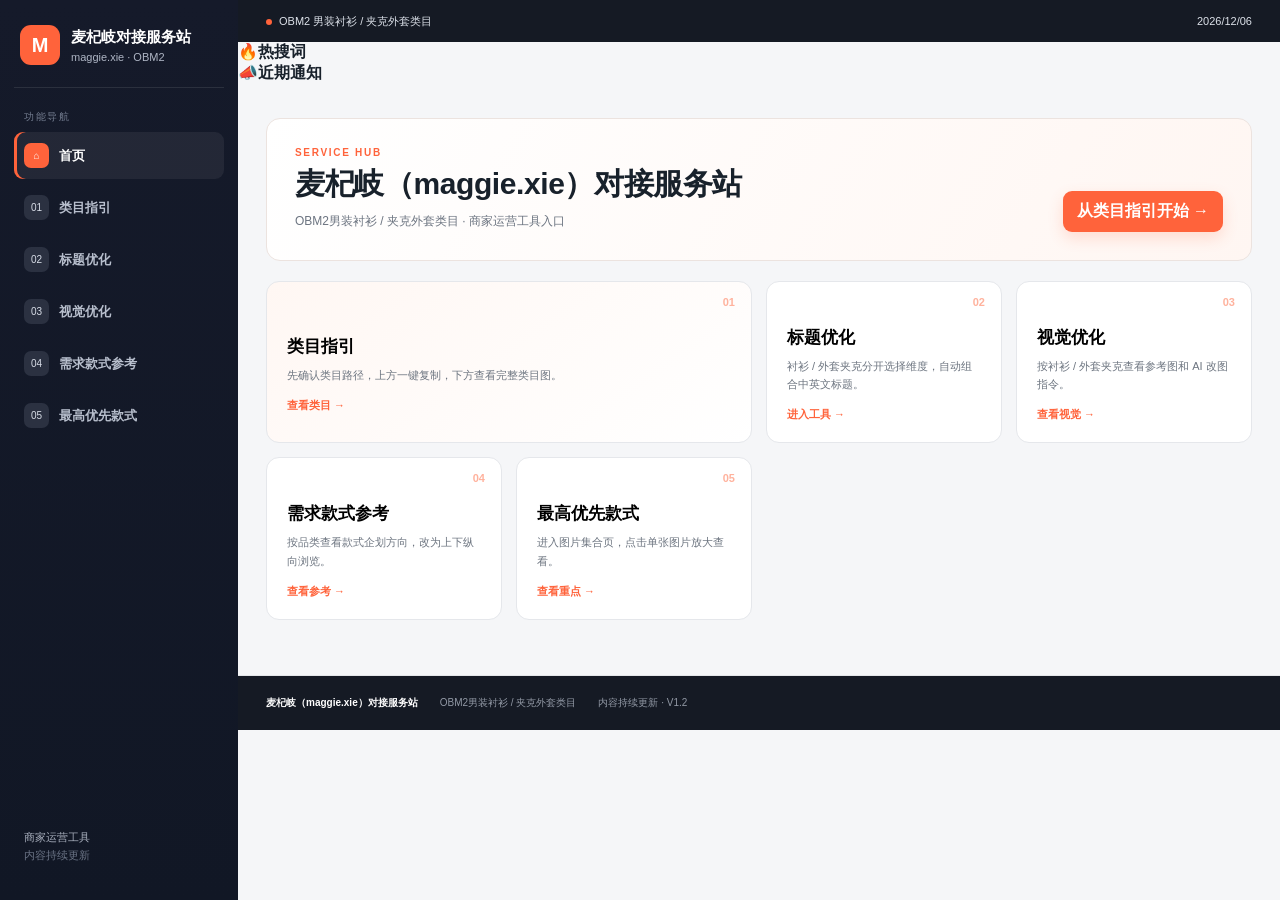
==== commit 1748d835: "Update index.html" ====
--- a/index.html
+++ b/index.html
@@ -16,7 +16,7 @@
     </button>
     <div class="side-caption">功能导航</div>
     <nav class="side-nav">
-      <button class="nav-item active" data-go="home"><span>⌂</span><b>首页</b></button>
+      <button class="nav-item home-item active" data-go="home"><span>⌂</span><b>首页</b></button>
       <button class="nav-item" data-go="category"><i>01</i><b>类目指引</b></button>
       <button class="nav-item" data-go="title"><i>02</i><b>标题优化</b></button>
       <button class="nav-item" data-go="visual"><i>03</i><b>视觉优化</b></button>
@@ -32,36 +32,45 @@
       <span id="today"></span>
     </header>
 
-    <section class="notice-shell">
-      <div class="notice-title"><div><strong>运营通知</strong><small>热搜词 · 备货相关 · 提报 · 其他</small></div><div id="noticeTabs" class="notice-tabs"></div></div>
-      <div id="noticeList" class="notice-list"></div>
+    <section class="notice-strip" aria-label="运营通知">
+      <div class="notice-row hot-row"><span class="notice-icon">🔥</span><b>热搜词</b><span id="hotNotice"></span><time id="hotDate"></time></div>
+      <div class="notice-row update-row"><span class="notice-icon">📣</span><b>近期通知</b><span id="updateNotice"></span><time id="updateDate"></time></div>
     </section>
 
     <main>
       <section id="home" class="page active">
-        <div class="page-head hero-head"><div><div class="eyebrow">SERVICE HUB</div><h1>麦杞岐（maggie.xie）对接服务站</h1><p>OBM2男装衬衫 / 夹克外套类目 · 商家运营工具入口</p></div><button class="primary" data-go="title">开始标题优化 →</button></div>
+        <div class="page-head hero-head">
+          <div><div class="eyebrow">SERVICE HUB</div><h1>麦杞岐（maggie.xie）对接服务站</h1><p>OBM2男装衬衫 / 夹克外套类目 · 商家运营工具入口</p></div>
+          <button class="primary" data-go="category">从类目指引开始 →</button>
+        </div>
         <div class="quick-grid">
-          <button class="quick-card featured" data-go="title"><span class="card-num">02</span><h3>标题优化</h3><p>衬衫 / 外套夹克，按维度选择词语，自动组合中英文标题。</p><span>进入工具 →</span></button>
-          <button class="quick-card" data-go="category"><span class="card-num">01</span><h3>类目指引</h3><p>上方直接复制类目路径，下方查看完整类目图。</p><span>查看类目 →</span></button>
-          <button class="quick-card" data-go="visual"><span class="card-num">03</span><h3>视觉优化</h3><p>参考图片 + AI 指令，帮助商家快速完成视觉调整。</p><span>查看视觉 →</span></button>
-          <button class="quick-card" data-go="reference"><span class="card-num">04</span><h3>需求款式参考</h3><p>都市基础风、工装 / 军事类方向参考。</p><span>查看参考 →</span></button>
-          <button class="quick-card" data-go="priority"><span class="card-num">05</span><h3>最高优先款式</h3><p>衬衫与外套夹克重点款式集合。</p><span>查看重点 →</span></button>
+          <button class="quick-card featured" data-go="category"><span class="card-num">01</span><h3>类目指引</h3><p>先确认类目路径，上方一键复制，下方查看完整类目图。</p><span>查看类目 →</span></button>
+          <button class="quick-card" data-go="title"><span class="card-num">02</span><h3>标题优化</h3><p>衬衫 / 外套夹克分开选择维度，自动组合中英文标题。</p><span>进入工具 →</span></button>
+          <button class="quick-card" data-go="visual"><span class="card-num">03</span><h3>视觉优化</h3><p>按衬衫 / 外套夹克查看参考图和 AI 改图指令。</p><span>查看视觉 →</span></button>
+          <button class="quick-card" data-go="reference"><span class="card-num">04</span><h3>需求款式参考</h3><p>按品类查看款式企划方向，改为上下纵向浏览。</p><span>查看参考 →</span></button>
+          <button class="quick-card" data-go="priority"><span class="card-num">05</span><h3>最高优先款式</h3><p>进入图片集合页，点击单张图片放大查看。</p><span>查看重点 →</span></button>
         </div>
       </section>
 
       <section id="category" class="page">
-        <div class="page-head"><div><div class="eyebrow">01 / CATEGORY</div><h2>类目指引</h2><p>先复制商家需要的类目路径，再向下查看完整类目图。</p></div></div>
-        <div class="category-filter" id="categoryFilters"></div>
+        <div class="page-head"><div><div class="eyebrow">01 / CATEGORY</div><h2>类目指引</h2><p>第一步先确认商品所属大类；上方复制类目路径，下方查看完整类目图。</p></div></div>
+        <div class="major-tabs" data-group="category">
+          <button class="major-tab active" data-value="衬衫">衬衫</button>
+          <button class="major-tab" data-value="外套夹克">夹克外套</button>
+        </div>
         <div id="categoryList" class="category-list"></div>
-        <div class="category-image-card"><div class="subhead"><div><b>类目指引图</b><span>原始类目图 · 仅作运营参考</span></div></div><img src="assets/category/category-guide.png" alt="类目指引图"></div>
+        <div class="category-image-card"><div class="subhead"><div><b>完整类目指引图</b><span>下方为原始类目图 · 仅作运营参考</span></div></div><img src="assets/category/category-guide.png" alt="类目指引图"></div>
       </section>
 
       <section id="title" class="page">
-        <div class="page-head"><div><div class="eyebrow">02 / TITLE</div><h2>标题优化</h2><p>选择商品类型 → 按维度选词 → 自动组合中英文标题。<strong>生成标题不可以直接使用，请检查后使用。</strong></p></div></div>
+        <div class="page-head"><div><div class="eyebrow">02 / TITLE</div><h2>标题优化</h2><p>先选择商品大类，再按维度选词并自动组合。<strong>生成标题不可以直接使用，请检查后使用。</strong></p></div></div>
+        <div class="major-tabs" data-group="title">
+          <button class="major-tab active" data-value="shirt">衬衫 <small>Shirt</small></button>
+          <button class="major-tab" data-value="jacket">夹克外套 <small>Jacket / Outerwear</small></button>
+        </div>
         <div class="title-layout">
           <div class="builder-card">
-            <div class="switch"><button class="product-tab active" data-product="shirt">衬衫 <small>Shirt</small></button><button class="product-tab" data-product="jacket">外套夹克 <small>Jacket / Outerwear</small></button></div>
-            <div class="rule-note">组合原则：先完成必选维度，再补充高优维度，最后按实际商品情况扩展属性。</div>
+            <div class="rule-note" id="titleRuleNote"></div>
             <div id="dimensionForm"></div>
           </div>
           <div class="result-card">
@@ -75,23 +84,34 @@
       </section>
 
       <section id="visual" class="page">
-        <div class="page-head"><div><div class="eyebrow">03 / VISUAL</div><h2>视觉优化</h2><p>参考图片 + AI 指令，先以衬衫做第一版。</p></div></div>
-        <div class="visual-grid"><div class="image-card"><img src="assets/visual/shirt-visual-example.png" alt="衬衫视觉优化示例"><div class="image-note">衬衫视觉优化示例</div></div><div class="prompt-card"><div class="tag">衬衫 · AI 改图指令</div><h3>保留商品，升级表达</h3><p id="visualPrompt"></p><button class="primary full" data-copy="visualPrompt">复制 AI 指令</button><div class="checklist" id="visualChecklist"></div></div></div>
+        <div class="page-head"><div><div class="eyebrow">03 / VISUAL</div><h2>视觉优化</h2><p>按商品大类进入对应视觉参考；目前先完成衬衫示例。</p></div></div>
+        <div class="major-tabs" data-group="visual">
+          <button class="major-tab active" data-value="shirt">衬衫</button>
+          <button class="major-tab" data-value="jacket">夹克外套</button>
+        </div>
+        <div id="visualContent"></div>
       </section>
 
       <section id="reference" class="page">
-        <div class="page-head"><div><div class="eyebrow">04 / REFERENCE</div><h2>需求款式参考</h2><p>以夹克外套为例，查看都市基础风、工装 / 军事类方向。</p></div></div>
-        <div class="pdf-grid"><div class="pdf-card"><div class="pdf-title"><b>都市基础风</b><span>款式参考</span></div><iframe src="assets/reference/jacket-urban-basic.pdf"></iframe><a href="assets/reference/jacket-urban-basic.pdf" target="_blank">打开完整 PDF →</a></div><div class="pdf-card"><div class="pdf-title"><b>工装 / 军事类</b><span>款式参考</span></div><iframe src="assets/reference/jacket-workwear-military.pdf"></iframe><a href="assets/reference/jacket-workwear-military.pdf" target="_blank">打开完整 PDF →</a></div></div>
+        <div class="page-head"><div><div class="eyebrow">04 / REFERENCE</div><h2>需求款式参考</h2><p>按商品大类纵向浏览，避免左右并排过小；点击可打开完整 PDF。</p></div></div>
+        <div class="major-tabs" data-group="reference">
+          <button class="major-tab active" data-value="shirt">衬衫</button>
+          <button class="major-tab" data-value="jacket">夹克外套</button>
+        </div>
+        <div id="referenceContent"></div>
       </section>
 
       <section id="priority" class="page">
-        <div class="page-head"><div><div class="eyebrow">05 / PRIORITY</div><h2>最高优先款式</h2><p>衬衫与外套夹克重点款式集合，快速查看当前方向。</p></div></div>
-        <div class="priority-tabs"><button class="priority-tab active" data-priority="shirt">衬衫</button><button class="priority-tab" data-priority="jacket">外套夹克</button></div>
-        <div id="priorityContent" class="priority-content"></div>
+        <div class="page-head"><div><div class="eyebrow">05 / PRIORITY</div><h2>最高优先款式</h2><p>图片集合页：点击任意图片即可放大查看，适合商家快速浏览重点方向。</p></div><a class="primary link-button" href="priority.html">进入图片集合页 →</a></div>
+        <div class="priority-entry-grid">
+          <button class="priority-entry active" data-priority-link="shirt"><span>01</span><b>衬衫重点款式</b><small>10 张参考图 · 点击进入集合页</small></button>
+          <button class="priority-entry" data-priority-link="jacket"><span>02</span><b>夹克外套重点款式</b><small>10 张参考图 · 点击进入集合页</small></button>
+        </div>
+        <div class="priority-preview" id="priorityPreview"></div>
       </section>
     </main>
 
-    <footer><b>麦杞岐（maggie.xie）对接服务站</b><span>OBM2男装衬衫 / 夹克外套类目</span><span>内容持续更新 · V1.1</span></footer>
+    <footer><b>麦杞岐（maggie.xie）对接服务站</b><span>OBM2男装衬衫 / 夹克外套类目</span><span>内容持续更新 · V1.2</span></footer>
   </div>
 </div>
 <script src="script.js"></script>
--- a/style.css
+++ b/style.css
@@ -1 +1 @@
-*{box-sizing:border-box}html{scroll-behavior:smooth}body{margin:0;font-family:Inter,"Microsoft YaHei","PingFang SC",Arial,sans-serif;background:#f6f7f9;color:#1b2430}button{font:inherit;cursor:pointer}a{color:inherit;text-decoration:none}.topline{height:34px;background:#12161d;color:#fff;display:flex;align-items:center;padding:0 5vw;font-size:12px;gap:8px}.dot{width:7px;height:7px;border-radius:50%;background:#ff6a3d}.topdate{margin-left:auto;opacity:.6}.hero{background:linear-gradient(110deg,#fff 0%,#fff8f4 55%,#fff0e9 100%);border-bottom:1px solid #ece3df;padding:22px 5vw;display:flex;align-items:center;justify-content:space-between}.brand-wrap{display:flex;align-items:center;gap:13px}.brand-mark{width:42px;height:42px;border-radius:12px;background:#ff633b;color:white;font-weight:900;font-size:22px;display:grid;place-items:center;box-shadow:0 8px 22px #ff633b35}.brand{font-size:23px;font-weight:900;letter-spacing:.2px}.brand span{color:#ff633b;font-weight:700}.subtitle{margin-top:4px;font-size:13px;color:#6b7280}.hero-actions{display:flex;gap:10px}.ghost,.primary,.copy-btn,.filter,.platform,.product-tab,.priority-tab{border:0;border-radius:9px;padding:10px 14px}.ghost{background:#fff;border:1px solid #ddd;color:#3f4650}.primary{background:#ff633b;color:#fff;font-weight:800;box-shadow:0 7px 16px #ff633b33}.notice-shell{margin:18px 5vw 0;background:#fff;border:1px solid #e8e9ec;border-radius:14px;box-shadow:0 6px 24px #1b24300b;overflow:hidden}.notice-head{padding:14px 18px;display:flex;justify-content:space-between;align-items:center;border-bottom:1px solid #eee}.notice-head b{font-size:15px}.notice-head span{font-size:12px;color:#8b9098;margin-left:10px}.notice-tabs{display:flex;gap:6px;flex-wrap:wrap}.notice-tabs button{border:1px solid #e4e6e9;background:#fafafa;border-radius:99px;padding:5px 10px;font-size:12px}.notice-tabs button.active{background:#fff0eb;border-color:#ffb49e;color:#e84d25}.notice-list{display:grid;grid-template-columns:repeat(4,1fr)}.notice-item{padding:14px 16px;border-right:1px solid #eee;min-height:100px}.notice-item:last-child{border-right:0}.notice-item .meta{display:flex;gap:8px;color:#999;font-size:11px;margin-bottom:7px}.notice-item h4{margin:0 0 5px;font-size:13px}.notice-item p{margin:0;color:#69707a;font-size:12px;line-height:1.55}.notice-item .type{font-weight:800}.type.hot{color:#e85b2b}.type.stock{color:#b17b00}.type.submit{color:#2573c5}.type.other{color:#6b45a3}main{padding:26px 5vw 60px}.page{display:none}.page.active{display:block}.section-title{display:flex;justify-content:space-between;align-items:flex-end;margin:12px 0 20px}.eyebrow{font-size:11px;letter-spacing:1.5px;color:#ff633b;font-weight:900;margin-bottom:6px}.section-title h1,.section-title h2{font-size:31px;margin:0 0 6px;letter-spacing:-.5px}.section-title p{margin:0;color:#6c7480;font-size:13px;line-height:1.6}.section-title p strong{color:#e34d28}.home-badge{font-size:12px;padding:7px 10px;border:1px solid #ddd;border-radius:999px;background:#fff;color:#777}.quick-grid{display:grid;grid-template-columns:repeat(6,1fr);gap:14px}.quick-card{grid-column:span 2;text-align:left;background:#fff;border:1px solid #e8e9ec;border-radius:16px;padding:20px;min-height:168px;position:relative;transition:.2s;box-shadow:0 7px 24px #1b24300a}.quick-card:nth-child(4),.quick-card:nth-child(5){grid-column:span 3}.quick-card:hover{transform:translateY(-3px);border-color:#ffc4b4;box-shadow:0 12px 28px #1b243014}.quick-card.featured{background:linear-gradient(145deg,#fff7f3,#fff)}.quick-card .num{position:absolute;right:16px;top:14px;color:#ffb09a;font-weight:900;font-size:22px}.quick-card h3{margin:0 0 7px;font-size:18px}.quick-card p{color:#707782;font-size:12px;line-height:1.6;margin:0 0 18px;max-width:88%}.link{color:#ff633b;font-size:12px;font-weight:800}.principles{margin-top:16px;background:#151a22;border-radius:16px;color:#fff;display:grid;grid-template-columns:repeat(4,1fr);overflow:hidden}.principles div{padding:18px 20px;border-right:1px solid #2d333d}.principles div:last-child{border:0}.principles b{color:#ff744f;font-size:20px;display:block}.principles span{font-weight:800;font-size:13px;display:block;margin-top:5px}.principles small{color:#8e97a3;font-size:11px}.category-layout{display:grid;grid-template-columns:minmax(380px,1fr) 1.2fr;gap:18px}.image-card,.builder-card,.result-card,.prompt-card,.pdf-card{background:#fff;border:1px solid #e7e9ed;border-radius:15px;overflow:hidden;box-shadow:0 8px 26px #1b243008}.image-card img{display:block;width:100%;height:auto}.image-note{padding:10px 14px;color:#8b919a;font-size:11px;background:#fafafa;border-top:1px solid #eee}.path-panel{background:#fff;border:1px solid #e7e9ed;border-radius:15px;padding:15px;min-height:300px}.filter-row{display:flex;gap:8px;margin-bottom:12px}.filter{background:#f5f6f8;color:#6d747e;font-size:12px}.filter.active{background:#ff633b;color:#fff}.path-item{border:1px solid #eceef1;border-radius:11px;padding:12px;margin-bottom:9px}.path-top{display:flex;justify-content:space-between;gap:10px;align-items:center}.path-top b{font-size:13px}.path-top span{font-size:10px;color:#888;background:#f5f5f5;padding:4px 7px;border-radius:99px}.path-text{font-size:11px;color:#666;line-height:1.6;margin:8px 0}.mini-copy{border:0;background:#fff2ed;color:#e95531;border-radius:7px;padding:6px 9px;font-size:11px;font-weight:800}.title-layout{display:grid;grid-template-columns:1.25fr .75fr;gap:18px}.builder-card{padding:18px}.switch{display:grid;grid-template-columns:1fr 1fr;gap:8px}.product-tab{background:#f4f5f7;color:#6a7078;border:1px solid #e4e6e9;text-align:left;padding:13px 15px;font-weight:800}.product-tab small{display:block;font-weight:500;color:#999;margin-top:3px}.product-tab.active{background:#fff1ec;border-color:#ffb29d;color:#e84e28}.platform-row{display:flex;align-items:center;gap:7px;margin:14px 0;border-bottom:1px solid #eee;padding-bottom:14px}.platform-row>span{font-size:11px;color:#888;margin-right:3px}.platform{font-size:11px;background:#f6f7f8;color:#69717a}.platform.active{background:#151a22;color:#fff}.dim-block{border:1px solid #eceef1;border-radius:11px;margin-bottom:10px;overflow:hidden}.dim-head{display:flex;justify-content:space-between;align-items:center;padding:10px 12px;background:#fafafa}.dim-head b{font-size:12px}.dim-badge{font-size:9px;padding:3px 6px;border-radius:99px}.required{background:#ffe6df;color:#d84926}.high{background:#fff2c8;color:#9a6b00}.extra{background:#e8f1ff;color:#3569a7}.options{display:flex;flex-wrap:wrap;gap:6px;padding:10px}.opt{border:1px solid #e3e6ea;background:#fff;border-radius:7px;padding:6px 9px;font-size:11px;color:#505761}.opt.selected{border-color:#ff633b;background:#fff0eb;color:#d74a29;font-weight:800}.result-card{padding:18px;position:sticky;top:15px;height:max-content}.result-head{display:flex;justify-content:space-between;align-items:center}.result-head h3{margin:0;font-size:18px}.score{font-size:13px;font-weight:900;color:#ff633b}.warning{background:#fff7e7;border:1px solid #f7deb0;color:#8a641a;border-radius:9px;padding:10px;font-size:11px;line-height:1.5;margin:13px 0}.result-card label{display:block;font-size:10px;color:#9298a0;margin:12px 0 6px}.title-output{background:#f7f8fa;border:1px solid #e5e7eb;border-radius:9px;padding:11px;font-size:13px;line-height:1.6;min-height:54px}.title-output.en{font-family:Arial,sans-serif}.copy-btn{margin-top:7px;background:#151a22;color:#fff;font-size:11px;font-weight:800}.coverage{margin-top:14px;display:flex;flex-wrap:wrap;gap:6px}.coverage span{font-size:10px;padding:5px 7px;background:#f3f4f6;border-radius:6px;color:#707781}.coverage span.ok{background:#eaf8ee;color:#238447}.visual-grid{display:grid;grid-template-columns:.9fr 1.1fr;gap:18px}.prompt-card{padding:22px}.prompt-card h3{margin:5px 0 10px;font-size:20px}.prompt-card p{font-size:13px;line-height:1.8;color:#5e6670;white-space:pre-wrap}.tag{display:inline-block;background:#fff0eb;color:#e95531;padding:6px 8px;border-radius:99px;font-size:10px;font-weight:800}.full{width:100%;margin-top:5px}.checklist{margin-top:18px;border-top:1px solid #eee;padding-top:13px}.check{font-size:11px;color:#626a73;padding:6px 0}.check:before{content:'✓';color:#ff633b;font-weight:900;margin-right:7px}.pdf-grid{display:grid;grid-template-columns:1fr 1fr;gap:18px}.pdf-card{padding:14px}.pdf-title{display:flex;justify-content:space-between;margin-bottom:10px;font-size:14px}.pdf-title span{font-size:10px;color:#999}.pdf-card iframe{width:100%;height:500px;border:1px solid #e6e7ea;border-radius:8px;background:#f3f4f6}.pdf-card>a{display:block;margin-top:9px;color:#ff633b;font-size:11px;font-weight:800}.priority-tabs{display:flex;gap:8px;margin-bottom:14px}.priority-tab{background:#f1f2f4;color:#6d737b;font-weight:800}.priority-tab.active{background:#151a22;color:#fff}.priority-content{background:#fff;border:1px solid #e7e9ed;border-radius:15px;padding:14px}.priority-content iframe{width:100%;height:680px;border:0;border-radius:10px;background:#f4f5f7}footer{padding:24px 5vw;border-top:1px solid #e7e8ea;background:#151a22;color:#fff;display:flex;gap:25px;align-items:center;font-size:11px}footer span{color:#9299a5}@media(max-width:900px){.notice-list{grid-template-columns:1fr 1fr}.quick-grid{grid-template-columns:1fr 1fr}.quick-card,.quick-card:nth-child(4),.quick-card:nth-child(5){grid-column:span 1}.title-layout,.category-layout,.visual-grid,.pdf-grid{grid-template-columns:1fr}.result-card{position:static}.hero{gap:12px;align-items:flex-start}.hero-actions{display:none}.principles{grid-template-columns:1fr 1fr}}@media(max-width:560px){.notice-list{grid-template-columns:1fr}.quick-grid{grid-template-columns:1fr}.quick-card,.quick-card:nth-child(4),.quick-card:nth-child(5){grid-column:span 1}.brand{font-size:18px}.section-title h1,.section-title h2{font-size:25px}.category-layout{grid-template-columns:1fr}.pdf-card iframe{height:360px}footer{flex-direction:column;align-items:flex-start}}
+*{box-sizing:border-box}html{scroll-behavior:smooth}body{margin:0;font-family:Inter,"Microsoft YaHei","PingFang SC",Arial,sans-serif;background:#f5f6f8;color:#18212b}button{font:inherit;cursor:pointer}a{text-decoration:none;color:inherit}.sidebar{position:fixed;left:0;top:0;bottom:0;width:238px;background:linear-gradient(180deg,#151a2a,#111725);color:#fff;padding:22px 14px;z-index:20;display:flex;flex-direction:column}.brand-block{border:0;background:transparent;color:#fff;text-align:left;display:flex;gap:11px;align-items:center;padding:3px 6px 22px;border-bottom:1px solid #ffffff18}.brand-mark{width:40px;height:40px;border-radius:11px;background:#ff633b;display:grid;place-items:center;font-size:20px;font-weight:900}.brand-text{display:flex;flex-direction:column;gap:4px}.brand-text strong{font-size:15px}.brand-text small{font-size:11px;color:#aeb5c4}.side-caption{font-size:10px;color:#747d90;letter-spacing:1.5px;margin:22px 10px 8px}.side-nav{display:flex;flex-direction:column;gap:5px}.nav-item{border:0;background:transparent;color:#b8bfcd;border-radius:9px;padding:11px 10px;display:flex;align-items:center;gap:10px;text-align:left}.nav-item:hover,.nav-item.active{background:#ffffff10;color:#fff}.nav-item.active{box-shadow:inset 3px 0 #ff633b}.nav-item i,.nav-item span{font-style:normal;width:25px;height:25px;border-radius:7px;display:grid;place-items:center;background:#2b3141;color:#d7dce6;font-size:10px}.nav-item.active i,.nav-item.active span{background:#ff633b;color:#fff}.nav-item b{font-size:13px}.side-bottom{margin-top:auto;padding:13px 10px;font-size:11px;line-height:1.7;color:#a8afbd}.side-bottom span{color:#697284}.workspace{margin-left:238px;min-height:100vh}.topbar{height:42px;background:#151a24;color:#dce1e9;display:flex;align-items:center;justify-content:space-between;padding:0 28px;font-size:11px}.top-dot{display:inline-block;width:6px;height:6px;border-radius:50%;background:#ff633b;margin-right:7px}.notice-shell{margin:18px 28px 0;background:#fff;border:1px solid #e5e7eb;border-radius:12px;overflow:hidden;box-shadow:0 6px 20px #10182808}.notice-title{padding:12px 16px;border-bottom:1px solid #edf0f3;display:flex;align-items:center;justify-content:space-between;gap:12px}.notice-title strong{font-size:14px}.notice-title small{color:#8b929d;margin-left:10px;font-size:11px}.notice-tabs{display:flex;gap:5px}.notice-tabs button{border:1px solid #e1e4e8;background:#f7f8fa;border-radius:99px;padding:4px 9px;font-size:10px;color:#6d7480}.notice-tabs button.active{background:#fff0eb;border-color:#ffb39d;color:#e9502d}.notice-list{display:flex;flex-direction:column}.notice-item{display:grid;grid-template-columns:110px 170px 1fr;gap:15px;align-items:center;padding:12px 16px;border-bottom:1px solid #f0f1f3;min-height:56px}.notice-item:last-child{border-bottom:0}.notice-item .meta{display:flex;align-items:center;gap:7px;font-size:10px;color:#9aa0a8}.notice-item h4{margin:0;font-size:12px}.notice-item p{margin:0;color:#68717d;font-size:11px;white-space:nowrap;overflow:hidden;text-overflow:ellipsis}.type{font-weight:800}.type.hot{color:#e85b2b}.type.stock{color:#a87700}.type.submit{color:#2874c5}.type.other{color:#7049a3}main{padding:26px 28px 55px;max-width:1450px}.page{display:none}.page.active{display:block}.page-head{display:flex;align-items:flex-end;justify-content:space-between;margin:8px 0 20px}.hero-head{background:linear-gradient(120deg,#fff,#fff6f2);border:1px solid #ece3df;border-radius:14px;padding:28px}.eyebrow{font-size:10px;letter-spacing:1.7px;color:#ff633b;font-weight:900;margin-bottom:6px}.page-head h1,.page-head h2{margin:0 0 7px;font-size:30px;letter-spacing:-.4px}.page-head p{margin:0;color:#6c7480;font-size:12px;line-height:1.65}.page-head p strong{color:#e24e2a}.primary{border:0;background:#ff633b;color:#fff;border-radius:9px;padding:10px 14px;font-weight:800;box-shadow:0 6px 15px #ff633b30}.quick-grid{display:grid;grid-template-columns:repeat(4,1fr);gap:14px}.quick-card{position:relative;text-align:left;background:#fff;border:1px solid #e5e7eb;border-radius:13px;padding:20px;min-height:150px;transition:.2s}.quick-card.featured{grid-column:span 2;background:linear-gradient(145deg,#fff7f3,#fff)}.quick-card:hover{transform:translateY(-2px);border-color:#ffc0ad;box-shadow:0 10px 24px #11182710}.quick-card h3{margin:24px 0 8px;font-size:17px}.quick-card p{margin:0;color:#6d7580;font-size:11px;line-height:1.7}.quick-card>span:last-child{display:block;margin-top:13px;color:#ff633b;font-size:11px;font-weight:800}.card-num{position:absolute;top:14px;right:16px;color:#ffb29d;font-size:11px;font-weight:900}.category-filter{display:flex;gap:7px;flex-wrap:wrap;margin-bottom:12px}.filter{border:1px solid #e0e3e7;background:#fff;color:#66707b;border-radius:8px;padding:8px 13px;font-size:11px}.filter.active{background:#151a24;color:#fff;border-color:#151a24}.category-list{display:grid;grid-template-columns:repeat(2,1fr);gap:10px}.path-item{background:#fff;border:1px solid #e4e7eb;border-radius:11px;padding:14px}.path-top{display:flex;justify-content:space-between;gap:12px;margin-bottom:8px}.path-top b{font-size:13px}.path-top span{font-size:10px;color:#999}.path-text{font-size:11px;color:#66707b;line-height:1.65}.mini-copy{margin-top:10px;border:0;background:#fff0eb;color:#e95331;border-radius:7px;padding:6px 9px;font-size:10px;font-weight:800}.category-image-card{margin-top:16px;background:#fff;border:1px solid #e4e7eb;border-radius:13px;padding:14px}.subhead{display:flex;justify-content:space-between;align-items:center;margin-bottom:10px}.subhead b{font-size:14px}.subhead span{margin-left:8px;color:#999;font-size:10px}.category-image-card img{display:block;width:100%;height:auto;border:1px solid #eee;border-radius:8px}.title-layout{display:grid;grid-template-columns:minmax(0,1.55fr) minmax(320px,.75fr);gap:16px;align-items:start}.builder-card,.result-card,.image-card,.prompt-card,.pdf-card,.priority-content{background:#fff;border:1px solid #e4e7eb;border-radius:13px}.builder-card{padding:15px}.result-card{padding:17px;position:sticky;top:14px}.switch{display:grid;grid-template-columns:1fr 1fr;gap:7px;margin-bottom:10px}.product-tab{border:1px solid #e0e3e7;background:#f5f6f8;color:#68717c;border-radius:8px;padding:10px;font-weight:800}.product-tab small{font-weight:500;color:#999}.product-tab.active{background:#151a24;color:#fff;border-color:#151a24}.rule-note{font-size:11px;line-height:1.6;background:#fff8f5;border:1px solid #ffe2d8;color:#7b655d;border-radius:8px;padding:9px;margin-bottom:13px}.dim-block{padding:13px 0;border-bottom:1px solid #eef0f2}.dim-block:last-child{border-bottom:0}.dim-head{display:flex;justify-content:space-between;align-items:center;margin-bottom:8px}.dim-head b{font-size:12px}.dim-badge{font-size:9px;padding:4px 6px;border-radius:5px}.dim-badge.required{background:#fff0eb;color:#e95230}.dim-badge.high{background:#eef7ff;color:#2874bd}.dim-badge.extra{background:#f3f4f6;color:#737a83}.options{display:flex;flex-wrap:wrap;gap:7px}.opt{border:1px solid #dfe3e8;background:#fff;border-radius:7px;padding:7px 9px;color:#27313c;font-size:10px;text-align:left}.opt small{color:#9097a1;font-size:9px}.opt:hover{border-color:#ffae98}.opt.selected{background:#fff0eb;border-color:#ff633b;color:#d94625}.result-head{display:flex;justify-content:space-between;align-items:center}.result-head h3{margin:0;font-size:16px}.score{background:#151a24;color:#fff;border-radius:8px;padding:7px 9px;font-size:11px;font-weight:900}.warning{margin:12px 0 15px;padding:10px;background:#fff7f3;border:1px solid #ffe0d5;color:#b4492f;border-radius:8px;font-size:10px;line-height:1.6}.result-card label{display:block;margin:11px 0 5px;font-size:10px;color:#8a919b;font-weight:800}.title-output{background:#f8f9fa;border:1px solid #e3e6e9;border-radius:8px;padding:10px;font-size:12px;line-height:1.6;min-height:50px}.title-output.en{font-family:Arial,sans-serif}.copy-btn{margin-top:6px;border:0;background:#151a24;color:#fff;border-radius:7px;padding:6px 9px;font-size:10px;font-weight:800}.coverage{margin-top:12px;display:flex;flex-wrap:wrap;gap:5px}.coverage span{font-size:9px;padding:4px 6px;background:#f2f3f5;border-radius:5px;color:#737b85}.coverage span.ok{background:#eaf8ee;color:#238447}.visual-grid{display:grid;grid-template-columns:1fr 1fr;gap:15px}.image-card{overflow:hidden}.image-card img{display:block;width:100%;height:auto}.image-note{padding:9px 12px;color:#858c95;font-size:10px}.prompt-card{padding:19px}.tag{display:inline-block;background:#fff0eb;color:#e95531;padding:5px 8px;border-radius:99px;font-size:9px;font-weight:800}.prompt-card h3{margin:9px 0;font-size:18px}.prompt-card p{font-size:11px;line-height:1.8;color:#5e6670;white-space:pre-wrap}.full{width:100%;margin-top:4px}.checklist{margin-top:15px;border-top:1px solid #eee;padding-top:10px}.check{font-size:10px;color:#626a73;padding:5px 0}.check:before{content:'✓';color:#ff633b;font-weight:900;margin-right:7px}.pdf-grid{display:grid;grid-template-columns:1fr 1fr;gap:15px}.pdf-card{padding:12px}.pdf-title{display:flex;justify-content:space-between;margin-bottom:9px;font-size:13px}.pdf-title span{font-size:9px;color:#999}.pdf-card iframe{width:100%;height:560px;border:1px solid #e6e7ea;border-radius:8px;background:#f3f4f6}.pdf-card>a{display:block;margin-top:8px;color:#ff633b;font-size:10px;font-weight:800}.priority-tabs{display:flex;gap:7px;margin-bottom:12px}.priority-tab{border:0;background:#eceef1;color:#6d737b;border-radius:8px;padding:8px 13px;font-size:11px;font-weight:800}.priority-tab.active{background:#151a24;color:#fff}.priority-content{padding:12px}.priority-content iframe{width:100%;height:720px;border:0;border-radius:8px;background:#f4f5f7}footer{margin-left:0;padding:20px 28px;border-top:1px solid #e4e6e9;background:#151a24;color:#fff;display:flex;gap:22px;align-items:center;font-size:10px}footer span{color:#9299a5}@media(max-width:950px){.sidebar{width:190px}.workspace{margin-left:190px}.category-list,.pdf-grid,.visual-grid,.title-layout{grid-template-columns:1fr}.notice-item{grid-template-columns:95px 150px 1fr}.quick-grid{grid-template-columns:1fr 1fr}.quick-card.featured{grid-column:span 2}.result-card{position:static}}@media(max-width:650px){.sidebar{position:static;width:100%;height:auto;padding:10px}.side-caption,.side-bottom{display:none}.brand-block{padding-bottom:10px}.side-nav{display:grid;grid-template-columns:repeat(3,1fr)}.nav-item{padding:7px}.nav-item b{font-size:10px}.workspace{margin-left:0}.topbar{padding:0 14px}.notice-shell{margin:10px 12px}.notice-title{align-items:flex-start;flex-direction:column}.notice-tabs{flex-wrap:wrap}.notice-item{grid-template-columns:80px 1fr;padding:10px 12px}.notice-item p{grid-column:1/-1;white-space:normal}.notice-item h4{font-size:11px}.page-head{align-items:flex-start;flex-direction:column;gap:10px}.hero-head{padding:20px}.page-head h1,.page-head h2{font-size:24px}.quick-grid{grid-template-columns:1fr}.quick-card.featured{grid-column:span 1}main{padding:18px 12px 40px}.switch{grid-template-columns:1fr}.category-list{grid-template-columns:1fr}.pdf-card iframe{height:400px}footer{flex-direction:column;align-items:flex-start;padding:18px 12px}}
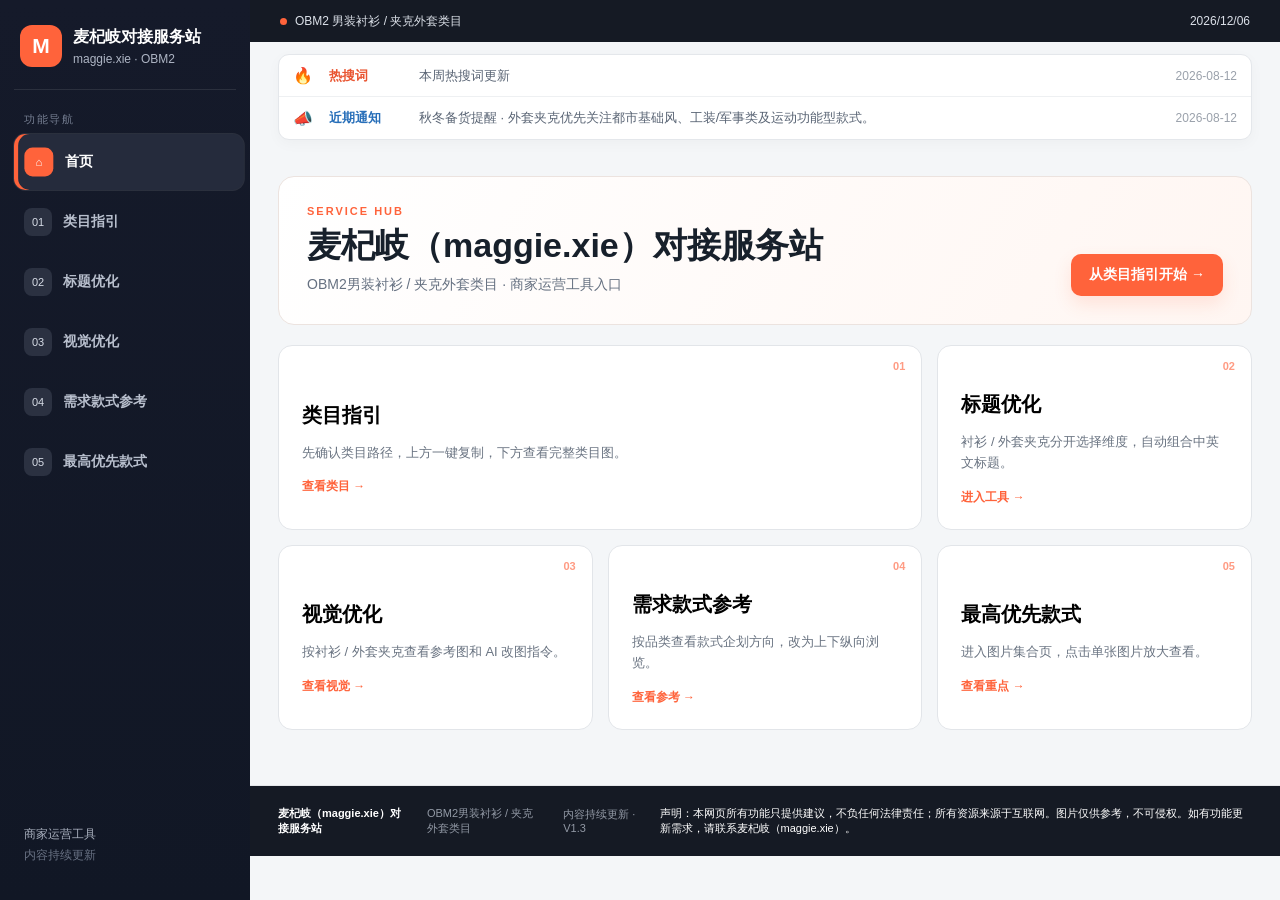
==== commit 16324e38: "Update index.html" ====
--- a/index.html
+++ b/index.html
@@ -111,7 +111,7 @@
       </section>
     </main>
 
-    <footer><b>麦杞岐（maggie.xie）对接服务站</b><span>OBM2男装衬衫 / 夹克外套类目</span><span>内容持续更新 · V1.2</span></footer>
+    <footer><b>麦杞岐（maggie.xie）对接服务站</b><span>OBM2男装衬衫 / 夹克外套类目</span><span>内容持续更新 · V1.3</span><div class="site-disclaimer">声明：本网页所有功能只提供建议，不负任何法律责任；所有资源来源于互联网。图片仅供参考，不可侵权。如有功能更新需求，请联系麦杞岐（maggie.xie）。</div></footer>
   </div>
 </div>
 <script src="script.js"></script>
--- a/style.css
+++ b/style.css
@@ -1 +1,3 @@
-*{box-sizing:border-box}html{scroll-behavior:smooth}body{margin:0;font-family:Inter,"Microsoft YaHei","PingFang SC",Arial,sans-serif;background:#f5f6f8;color:#18212b}button{font:inherit;cursor:pointer}a{text-decoration:none;color:inherit}.sidebar{position:fixed;left:0;top:0;bottom:0;width:238px;background:linear-gradient(180deg,#151a2a,#111725);color:#fff;padding:22px 14px;z-index:20;display:flex;flex-direction:column}.brand-block{border:0;background:transparent;color:#fff;text-align:left;display:flex;gap:11px;align-items:center;padding:3px 6px 22px;border-bottom:1px solid #ffffff18}.brand-mark{width:40px;height:40px;border-radius:11px;background:#ff633b;display:grid;place-items:center;font-size:20px;font-weight:900}.brand-text{display:flex;flex-direction:column;gap:4px}.brand-text strong{font-size:15px}.brand-text small{font-size:11px;color:#aeb5c4}.side-caption{font-size:10px;color:#747d90;letter-spacing:1.5px;margin:22px 10px 8px}.side-nav{display:flex;flex-direction:column;gap:5px}.nav-item{border:0;background:transparent;color:#b8bfcd;border-radius:9px;padding:11px 10px;display:flex;align-items:center;gap:10px;text-align:left}.nav-item:hover,.nav-item.active{background:#ffffff10;color:#fff}.nav-item.active{box-shadow:inset 3px 0 #ff633b}.nav-item i,.nav-item span{font-style:normal;width:25px;height:25px;border-radius:7px;display:grid;place-items:center;background:#2b3141;color:#d7dce6;font-size:10px}.nav-item.active i,.nav-item.active span{background:#ff633b;color:#fff}.nav-item b{font-size:13px}.side-bottom{margin-top:auto;padding:13px 10px;font-size:11px;line-height:1.7;color:#a8afbd}.side-bottom span{color:#697284}.workspace{margin-left:238px;min-height:100vh}.topbar{height:42px;background:#151a24;color:#dce1e9;display:flex;align-items:center;justify-content:space-between;padding:0 28px;font-size:11px}.top-dot{display:inline-block;width:6px;height:6px;border-radius:50%;background:#ff633b;margin-right:7px}.notice-shell{margin:18px 28px 0;background:#fff;border:1px solid #e5e7eb;border-radius:12px;overflow:hidden;box-shadow:0 6px 20px #10182808}.notice-title{padding:12px 16px;border-bottom:1px solid #edf0f3;display:flex;align-items:center;justify-content:space-between;gap:12px}.notice-title strong{font-size:14px}.notice-title small{color:#8b929d;margin-left:10px;font-size:11px}.notice-tabs{display:flex;gap:5px}.notice-tabs button{border:1px solid #e1e4e8;background:#f7f8fa;border-radius:99px;padding:4px 9px;font-size:10px;color:#6d7480}.notice-tabs button.active{background:#fff0eb;border-color:#ffb39d;color:#e9502d}.notice-list{display:flex;flex-direction:column}.notice-item{display:grid;grid-template-columns:110px 170px 1fr;gap:15px;align-items:center;padding:12px 16px;border-bottom:1px solid #f0f1f3;min-height:56px}.notice-item:last-child{border-bottom:0}.notice-item .meta{display:flex;align-items:center;gap:7px;font-size:10px;color:#9aa0a8}.notice-item h4{margin:0;font-size:12px}.notice-item p{margin:0;color:#68717d;font-size:11px;white-space:nowrap;overflow:hidden;text-overflow:ellipsis}.type{font-weight:800}.type.hot{color:#e85b2b}.type.stock{color:#a87700}.type.submit{color:#2874c5}.type.other{color:#7049a3}main{padding:26px 28px 55px;max-width:1450px}.page{display:none}.page.active{display:block}.page-head{display:flex;align-items:flex-end;justify-content:space-between;margin:8px 0 20px}.hero-head{background:linear-gradient(120deg,#fff,#fff6f2);border:1px solid #ece3df;border-radius:14px;padding:28px}.eyebrow{font-size:10px;letter-spacing:1.7px;color:#ff633b;font-weight:900;margin-bottom:6px}.page-head h1,.page-head h2{margin:0 0 7px;font-size:30px;letter-spacing:-.4px}.page-head p{margin:0;color:#6c7480;font-size:12px;line-height:1.65}.page-head p strong{color:#e24e2a}.primary{border:0;background:#ff633b;color:#fff;border-radius:9px;padding:10px 14px;font-weight:800;box-shadow:0 6px 15px #ff633b30}.quick-grid{display:grid;grid-template-columns:repeat(4,1fr);gap:14px}.quick-card{position:relative;text-align:left;background:#fff;border:1px solid #e5e7eb;border-radius:13px;padding:20px;min-height:150px;transition:.2s}.quick-card.featured{grid-column:span 2;background:linear-gradient(145deg,#fff7f3,#fff)}.quick-card:hover{transform:translateY(-2px);border-color:#ffc0ad;box-shadow:0 10px 24px #11182710}.quick-card h3{margin:24px 0 8px;font-size:17px}.quick-card p{margin:0;color:#6d7580;font-size:11px;line-height:1.7}.quick-card>span:last-child{display:block;margin-top:13px;color:#ff633b;font-size:11px;font-weight:800}.card-num{position:absolute;top:14px;right:16px;color:#ffb29d;font-size:11px;font-weight:900}.category-filter{display:flex;gap:7px;flex-wrap:wrap;margin-bottom:12px}.filter{border:1px solid #e0e3e7;background:#fff;color:#66707b;border-radius:8px;padding:8px 13px;font-size:11px}.filter.active{background:#151a24;color:#fff;border-color:#151a24}.category-list{display:grid;grid-template-columns:repeat(2,1fr);gap:10px}.path-item{background:#fff;border:1px solid #e4e7eb;border-radius:11px;padding:14px}.path-top{display:flex;justify-content:space-between;gap:12px;margin-bottom:8px}.path-top b{font-size:13px}.path-top span{font-size:10px;color:#999}.path-text{font-size:11px;color:#66707b;line-height:1.65}.mini-copy{margin-top:10px;border:0;background:#fff0eb;color:#e95331;border-radius:7px;padding:6px 9px;font-size:10px;font-weight:800}.category-image-card{margin-top:16px;background:#fff;border:1px solid #e4e7eb;border-radius:13px;padding:14px}.subhead{display:flex;justify-content:space-between;align-items:center;margin-bottom:10px}.subhead b{font-size:14px}.subhead span{margin-left:8px;color:#999;font-size:10px}.category-image-card img{display:block;width:100%;height:auto;border:1px solid #eee;border-radius:8px}.title-layout{display:grid;grid-template-columns:minmax(0,1.55fr) minmax(320px,.75fr);gap:16px;align-items:start}.builder-card,.result-card,.image-card,.prompt-card,.pdf-card,.priority-content{background:#fff;border:1px solid #e4e7eb;border-radius:13px}.builder-card{padding:15px}.result-card{padding:17px;position:sticky;top:14px}.switch{display:grid;grid-template-columns:1fr 1fr;gap:7px;margin-bottom:10px}.product-tab{border:1px solid #e0e3e7;background:#f5f6f8;color:#68717c;border-radius:8px;padding:10px;font-weight:800}.product-tab small{font-weight:500;color:#999}.product-tab.active{background:#151a24;color:#fff;border-color:#151a24}.rule-note{font-size:11px;line-height:1.6;background:#fff8f5;border:1px solid #ffe2d8;color:#7b655d;border-radius:8px;padding:9px;margin-bottom:13px}.dim-block{padding:13px 0;border-bottom:1px solid #eef0f2}.dim-block:last-child{border-bottom:0}.dim-head{display:flex;justify-content:space-between;align-items:center;margin-bottom:8px}.dim-head b{font-size:12px}.dim-badge{font-size:9px;padding:4px 6px;border-radius:5px}.dim-badge.required{background:#fff0eb;color:#e95230}.dim-badge.high{background:#eef7ff;color:#2874bd}.dim-badge.extra{background:#f3f4f6;color:#737a83}.options{display:flex;flex-wrap:wrap;gap:7px}.opt{border:1px solid #dfe3e8;background:#fff;border-radius:7px;padding:7px 9px;color:#27313c;font-size:10px;text-align:left}.opt small{color:#9097a1;font-size:9px}.opt:hover{border-color:#ffae98}.opt.selected{background:#fff0eb;border-color:#ff633b;color:#d94625}.result-head{display:flex;justify-content:space-between;align-items:center}.result-head h3{margin:0;font-size:16px}.score{background:#151a24;color:#fff;border-radius:8px;padding:7px 9px;font-size:11px;font-weight:900}.warning{margin:12px 0 15px;padding:10px;background:#fff7f3;border:1px solid #ffe0d5;color:#b4492f;border-radius:8px;font-size:10px;line-height:1.6}.result-card label{display:block;margin:11px 0 5px;font-size:10px;color:#8a919b;font-weight:800}.title-output{background:#f8f9fa;border:1px solid #e3e6e9;border-radius:8px;padding:10px;font-size:12px;line-height:1.6;min-height:50px}.title-output.en{font-family:Arial,sans-serif}.copy-btn{margin-top:6px;border:0;background:#151a24;color:#fff;border-radius:7px;padding:6px 9px;font-size:10px;font-weight:800}.coverage{margin-top:12px;display:flex;flex-wrap:wrap;gap:5px}.coverage span{font-size:9px;padding:4px 6px;background:#f2f3f5;border-radius:5px;color:#737b85}.coverage span.ok{background:#eaf8ee;color:#238447}.visual-grid{display:grid;grid-template-columns:1fr 1fr;gap:15px}.image-card{overflow:hidden}.image-card img{display:block;width:100%;height:auto}.image-note{padding:9px 12px;color:#858c95;font-size:10px}.prompt-card{padding:19px}.tag{display:inline-block;background:#fff0eb;color:#e95531;padding:5px 8px;border-radius:99px;font-size:9px;font-weight:800}.prompt-card h3{margin:9px 0;font-size:18px}.prompt-card p{font-size:11px;line-height:1.8;color:#5e6670;white-space:pre-wrap}.full{width:100%;margin-top:4px}.checklist{margin-top:15px;border-top:1px solid #eee;padding-top:10px}.check{font-size:10px;color:#626a73;padding:5px 0}.check:before{content:'✓';color:#ff633b;font-weight:900;margin-right:7px}.pdf-grid{display:grid;grid-template-columns:1fr 1fr;gap:15px}.pdf-card{padding:12px}.pdf-title{display:flex;justify-content:space-between;margin-bottom:9px;font-size:13px}.pdf-title span{font-size:9px;color:#999}.pdf-card iframe{width:100%;height:560px;border:1px solid #e6e7ea;border-radius:8px;background:#f3f4f6}.pdf-card>a{display:block;margin-top:8px;color:#ff633b;font-size:10px;font-weight:800}.priority-tabs{display:flex;gap:7px;margin-bottom:12px}.priority-tab{border:0;background:#eceef1;color:#6d737b;border-radius:8px;padding:8px 13px;font-size:11px;font-weight:800}.priority-tab.active{background:#151a24;color:#fff}.priority-content{padding:12px}.priority-content iframe{width:100%;height:720px;border:0;border-radius:8px;background:#f4f5f7}footer{margin-left:0;padding:20px 28px;border-top:1px solid #e4e6e9;background:#151a24;color:#fff;display:flex;gap:22px;align-items:center;font-size:10px}footer span{color:#9299a5}@media(max-width:950px){.sidebar{width:190px}.workspace{margin-left:190px}.category-list,.pdf-grid,.visual-grid,.title-layout{grid-template-columns:1fr}.notice-item{grid-template-columns:95px 150px 1fr}.quick-grid{grid-template-columns:1fr 1fr}.quick-card.featured{grid-column:span 2}.result-card{position:static}}@media(max-width:650px){.sidebar{position:static;width:100%;height:auto;padding:10px}.side-caption,.side-bottom{display:none}.brand-block{padding-bottom:10px}.side-nav{display:grid;grid-template-columns:repeat(3,1fr)}.nav-item{padding:7px}.nav-item b{font-size:10px}.workspace{margin-left:0}.topbar{padding:0 14px}.notice-shell{margin:10px 12px}.notice-title{align-items:flex-start;flex-direction:column}.notice-tabs{flex-wrap:wrap}.notice-item{grid-template-columns:80px 1fr;padding:10px 12px}.notice-item p{grid-column:1/-1;white-space:normal}.notice-item h4{font-size:11px}.page-head{align-items:flex-start;flex-direction:column;gap:10px}.hero-head{padding:20px}.page-head h1,.page-head h2{font-size:24px}.quick-grid{grid-template-columns:1fr}.quick-card.featured{grid-column:span 1}main{padding:18px 12px 40px}.switch{grid-template-columns:1fr}.category-list{grid-template-columns:1fr}.pdf-card iframe{height:400px}footer{flex-direction:column;align-items:flex-start;padding:18px 12px}}
+*{box-sizing:border-box}html{scroll-behavior:smooth}body{margin:0;font-family:Inter,"Microsoft YaHei","PingFang SC",Arial,sans-serif;background:#f4f6f8;color:#17202b;font-size:15px}button{font:inherit;cursor:pointer}a{text-decoration:none;color:inherit}.sidebar{position:fixed;left:0;top:0;bottom:0;width:250px;background:linear-gradient(180deg,#151a2a,#111725);color:#fff;padding:22px 14px;z-index:20;display:flex;flex-direction:column}.brand-block{border:0;background:transparent;color:#fff;text-align:left;display:flex;gap:11px;align-items:center;padding:3px 6px 22px;border-bottom:1px solid #ffffff18}.brand-mark{width:42px;height:42px;border-radius:12px;background:#ff633b;display:grid;place-items:center;font-size:21px;font-weight:900}.brand-text{display:flex;flex-direction:column;gap:4px}.brand-text strong{font-size:16px}.brand-text small{font-size:12px;color:#aeb5c4}.side-caption{font-size:11px;color:#747d90;letter-spacing:1.5px;margin:22px 10px 8px}.side-nav{display:flex;flex-direction:column;gap:6px}.nav-item{border:0;background:transparent;color:#b8bfcd;border-radius:11px;padding:13px 10px;display:flex;align-items:center;gap:11px;text-align:left;transition:.18s}.nav-item:hover{background:#ffffff10;color:#fff;transform:translateX(2px)}.nav-item.active{background:#252b3c;color:#fff;box-shadow:inset 4px 0 #ff633b,0 0 0 1px #ffffff18;transform:scale(1.035);transform-origin:left center}.nav-item i,.nav-item span{font-style:normal;width:28px;height:28px;border-radius:8px;display:grid;place-items:center;background:#2b3141;color:#d7dce6;font-size:11px}.nav-item.active i,.nav-item.active span{background:#ff633b;color:#fff}.nav-item b{font-size:14px}.side-bottom{margin-top:auto;padding:13px 10px;font-size:12px;line-height:1.7;color:#a8afbd}.side-bottom span{color:#697284}.workspace{margin-left:250px;min-height:100vh}.topbar{height:42px;background:#151a24;color:#dce1e9;display:flex;align-items:center;justify-content:space-between;padding:0 30px;font-size:12px}.top-dot{display:inline-block;width:7px;height:7px;border-radius:50%;background:#ff633b;margin-right:8px}.notice-strip{margin:12px 28px 0;background:#fff;border:1px solid #e4e7eb;border-radius:11px;overflow:hidden;box-shadow:0 4px 14px #10182808}.notice-row{height:42px;display:grid;grid-template-columns:28px 82px 1fr 92px;align-items:center;padding:0 14px;border-bottom:1px solid #eef0f2;gap:8px;font-size:13px}.notice-row:last-child{border-bottom:0}.notice-icon{font-size:16px}.notice-row b{font-size:13px}.notice-row span:nth-child(3){color:#596474;white-space:nowrap;overflow:hidden;text-overflow:ellipsis}.notice-row time{color:#9aa1ab;font-size:12px;text-align:right}.hot-row b{color:#e95531}.update-row b{color:#286fb9}main{padding:28px 28px 55px;max-width:1480px}.page{display:none}.page.active{display:block}.page-head{display:flex;align-items:flex-end;justify-content:space-between;margin:8px 0 20px;gap:18px}.eyebrow{font-size:11px;letter-spacing:2px;color:#ff633b;font-weight:900;text-transform:uppercase}.page-head h1{font-size:34px;line-height:1.2;margin:8px 0 7px}.page-head h2{font-size:32px;line-height:1.2;margin:7px 0}.page-head p{font-size:14px;color:#657080;margin:0;line-height:1.65}.hero-head{background:linear-gradient(120deg,#fff,#fff6f2);border:1px solid #ece3df;border-radius:16px;padding:28px}.primary{border:0;background:#ff633b;color:#fff;border-radius:10px;padding:12px 18px;font-weight:900;font-size:14px;box-shadow:0 8px 18px #ff633b24}.link-button{display:inline-flex;align-items:center}.quick-grid{display:grid;grid-template-columns:repeat(3,1fr);gap:15px;margin-top:18px}.quick-card{border:1px solid #e2e5e9;background:#fff;border-radius:14px;text-align:left;padding:23px;min-height:150px;position:relative;transition:.18s}.quick-card:hover{transform:translateY(-2px);box-shadow:0 10px 24px #1018280c}.quick-card.featured{grid-column:span 2}.quick-card .card-num{position:absolute;right:16px;top:14px;color:#ff9b83;font-size:11px;font-weight:900}.quick-card h3{font-size:20px;margin:22px 0 7px}.quick-card p{font-size:13px;line-height:1.65;color:#697381}.quick-card>span:last-child{color:#ff633b;font-size:12px;font-weight:900}.major-tabs{display:flex;gap:9px;margin:0 0 16px}.major-tab{border:1px solid #dfe3e8;background:#eef1f4;color:#626b77;border-radius:10px;padding:10px 18px;font-size:14px;font-weight:900}.major-tab.active{background:#151a24;border-color:#151a24;color:#fff;box-shadow:0 5px 14px #10182818}.major-tab small{font-weight:700;color:inherit;opacity:.72}.category-list{display:flex;flex-direction:column;gap:12px}.path-item{background:#fff;border:1px solid #e3e6ea;border-radius:13px;padding:16px 18px}.path-top{display:flex;justify-content:space-between;gap:12px;align-items:center}.path-top b{font-size:16px}.path-top span{font-size:11px;color:#8b929d;background:#f6f7f8;padding:5px 8px;border-radius:999px}.path-text{font-size:13px;line-height:1.7;color:#4f5a68;margin:11px 0}.mini-copy,.copy-btn{border:0;background:#fff0eb;color:#df4e2c;border-radius:8px;padding:7px 11px;font-size:12px;font-weight:900}.category-image-card{background:#fff;border:1px solid #e3e6ea;border-radius:14px;margin-top:20px;overflow:hidden}.subhead{padding:15px 18px;border-bottom:1px solid #edf0f2}.subhead b{font-size:16px}.subhead span{font-size:11px;color:#8c939c;margin-left:9px}.category-image-card img{display:block;width:100%;height:auto}.title-layout{display:grid;grid-template-columns:minmax(0,1.65fr) minmax(320px,.8fr);gap:16px;align-items:start}.builder-card,.result-card,.visual-card,.reference-stack,.priority-entry-grid,.priority-preview{background:#fff;border:1px solid #e1e5e9;border-radius:14px}.builder-card{padding:19px}.rule-note{padding:12px 14px;background:#f8f9fa;border-left:4px solid #ff633b;border-radius:8px;font-size:13px;line-height:1.7;color:#5b6673;margin-bottom:16px}.dim-block{padding:16px 0;border-bottom:1px solid #edf0f2}.dim-block:last-child{border-bottom:0}.dim-head{display:flex;justify-content:space-between;align-items:center;margin-bottom:10px}.dim-head b{font-size:15px}.dim-badge{font-size:11px;border-radius:999px;padding:5px 8px}.dim-badge.required{background:#fff0eb;color:#d94e2e}.dim-badge.high{background:#edf7ee;color:#267447}.dim-badge.extra{background:#f2f3f5;color:#69717c}.options{display:flex;flex-wrap:wrap;gap:8px}.opt{border:1px solid #dce1e5;background:#fff;border-radius:9px;padding:9px 11px;color:#24303b;line-height:1.2;min-width:110px;text-align:left}.opt small{font-size:11px;color:#89919b}.opt:hover{border-color:#ffae98}.opt.selected{background:#fff0eb;border-color:#ff633b;color:#d94625}.result-card{padding:19px;position:sticky;top:15px}.result-head{display:flex;justify-content:space-between;align-items:center}.result-head h3{margin:0;font-size:19px}.score{background:#151a24;color:#fff;border-radius:8px;padding:8px 10px;font-size:12px;font-weight:900}.warning{margin:12px 0 15px;padding:11px;background:#fff7f3;border:1px solid #ffe0d5;color:#b4492f;border-radius:8px;font-size:12px;line-height:1.6}.result-card label{display:block;margin:13px 0 6px;font-size:12px;color:#7f8791;font-weight:900}.title-output{background:#f8f9fa;border:1px solid #e3e6e9;border-radius:8px;padding:11px;font-size:14px;line-height:1.7;min-height:58px}.title-output.en{font-family:Arial,sans-serif}.copy-btn{margin-top:7px}.coverage{margin-top:14px;display:flex;flex-wrap:wrap;gap:6px}.coverage span{font-size:11px;padding:5px 7px;background:#f2f3f5;border-radius:6px;color:#737b85}.coverage span.ok{background:#eaf8ee;color:#238447}.visual-card{padding:18px}.visual-card img{display:block;width:100%;max-height:620px;object-fit:contain;background:#f7f8f9;border-radius:10px}.visual-grid{display:grid;grid-template-columns:1.15fr .85fr;gap:16px}.prompt-card{background:#fff;border:1px solid #e1e5e9;border-radius:14px;padding:22px}.tag{display:inline-block;background:#fff0eb;color:#e95531;padding:6px 9px;border-radius:999px;font-size:11px;font-weight:900}.prompt-card h3{margin:12px 0;font-size:20px}.prompt-card p{font-size:13px;line-height:1.9;color:#5e6670;white-space:pre-wrap}.full{width:100%;margin-top:5px}.checklist{margin-top:16px;border-top:1px solid #eee;padding-top:12px}.check{font-size:12px;color:#626a73;padding:7px 0}.check:before{content:'✓';color:#ff633b;font-weight:900;margin-right:8px}.empty-card{background:#fff;border:1px dashed #ccd2d9;border-radius:14px;padding:50px 25px;text-align:center;color:#7d8793}.empty-card b{display:block;font-size:18px;color:#394452;margin-bottom:8px}.reference-stack{padding:14px}.reference-block{border-bottom:1px solid #e8ebee;padding:0 0 22px;margin-bottom:22px}.reference-block:last-child{border-bottom:0;margin-bottom:0}.reference-title{display:flex;justify-content:space-between;align-items:center;margin-bottom:12px}.reference-title b{font-size:19px}.reference-title span{font-size:11px;color:#8b919a}.reference-block iframe{width:100%;height:680px;border:1px solid #e1e5e9;border-radius:10px;background:#f3f4f6}.reference-open{display:inline-block;margin-top:9px;color:#ff633b;font-size:12px;font-weight:900}.priority-entry-grid{padding:14px;display:grid;grid-template-columns:1fr 1fr;gap:12px}.priority-entry{border:1px solid #e1e5e9;background:#f8f9fa;border-radius:12px;padding:18px;text-align:left;display:flex;flex-direction:column;gap:6px}.priority-entry.active{background:#fff0eb;border-color:#ffb39e}.priority-entry span{font-size:11px;color:#ff633b;font-weight:900}.priority-entry b{font-size:18px}.priority-entry small{color:#7a8490;font-size:12px}.priority-preview{margin-top:14px;padding:18px}.preview-head{display:flex;justify-content:space-between;align-items:center;margin-bottom:14px}.preview-head b{font-size:17px}.preview-head a{font-size:12px;color:#ff633b;font-weight:900}.preview-grid{display:grid;grid-template-columns:repeat(5,1fr);gap:10px}.preview-item{border:0;background:#f4f5f7;border-radius:10px;overflow:hidden;padding:0}.preview-item img{width:100%;aspect-ratio:3/4;object-fit:cover;display:block}.preview-item span{display:block;padding:8px;font-size:11px;color:#68717d;text-align:left}footer{padding:20px 28px;border-top:1px solid #e4e6e9;background:#151a24;color:#fff;display:flex;gap:22px;align-items:center;font-size:11px}footer span{color:#9299a5}@media(max-width:1050px){.sidebar{width:210px}.workspace{margin-left:210px}.title-layout,.visual-grid{grid-template-columns:1fr}.result-card{position:static}.preview-grid{grid-template-columns:repeat(4,1fr)}}@media(max-width:800px){.sidebar{position:static;width:100%;height:auto;padding:10px}.side-caption,.side-bottom{display:none}.brand-block{padding-bottom:10px}.side-nav{display:grid;grid-template-columns:repeat(3,1fr)}.nav-item{padding:9px}.workspace{margin-left:0}.topbar{padding:0 14px}.notice-strip{margin:8px 12px 0}.notice-row{grid-template-columns:25px 76px 1fr 76px;padding:0 10px;font-size:12px}.page-head{align-items:flex-start;flex-direction:column;gap:10px}.hero-head{padding:22px}.page-head h1,.page-head h2{font-size:27px}.quick-grid{grid-template-columns:1fr}.quick-card.featured{grid-column:span 1}.priority-entry-grid{grid-template-columns:1fr}.preview-grid{grid-template-columns:repeat(3,1fr)}main{padding:20px 12px 40px}.reference-block iframe{height:500px}footer{flex-direction:column;align-items:flex-start;padding:18px 12px}}@media(max-width:520px){.notice-row{grid-template-columns:24px 68px 1fr}.notice-row time{display:none}.major-tabs{overflow:auto}.major-tab{white-space:nowrap}.preview-grid{grid-template-columns:repeat(2,1fr)}}
+#lightbox{display:none;position:fixed;inset:0;z-index:100}.lightbox-backdrop{position:absolute;inset:0;background:rgba(0,0,0,.78)}.lightbox-img{position:absolute;left:50%;top:50%;transform:translate(-50%,-50%);max-width:88vw;max-height:88vh;object-fit:contain;background:#fff;border-radius:10px;box-shadow:0 20px 70px rgba(0,0,0,.35)}.lightbox-close{position:absolute;right:24px;top:18px;z-index:2;width:42px;height:42px;border:0;border-radius:50%;background:#fff;color:#222;font-size:28px;line-height:1}
+#lightbox.show{display:block}
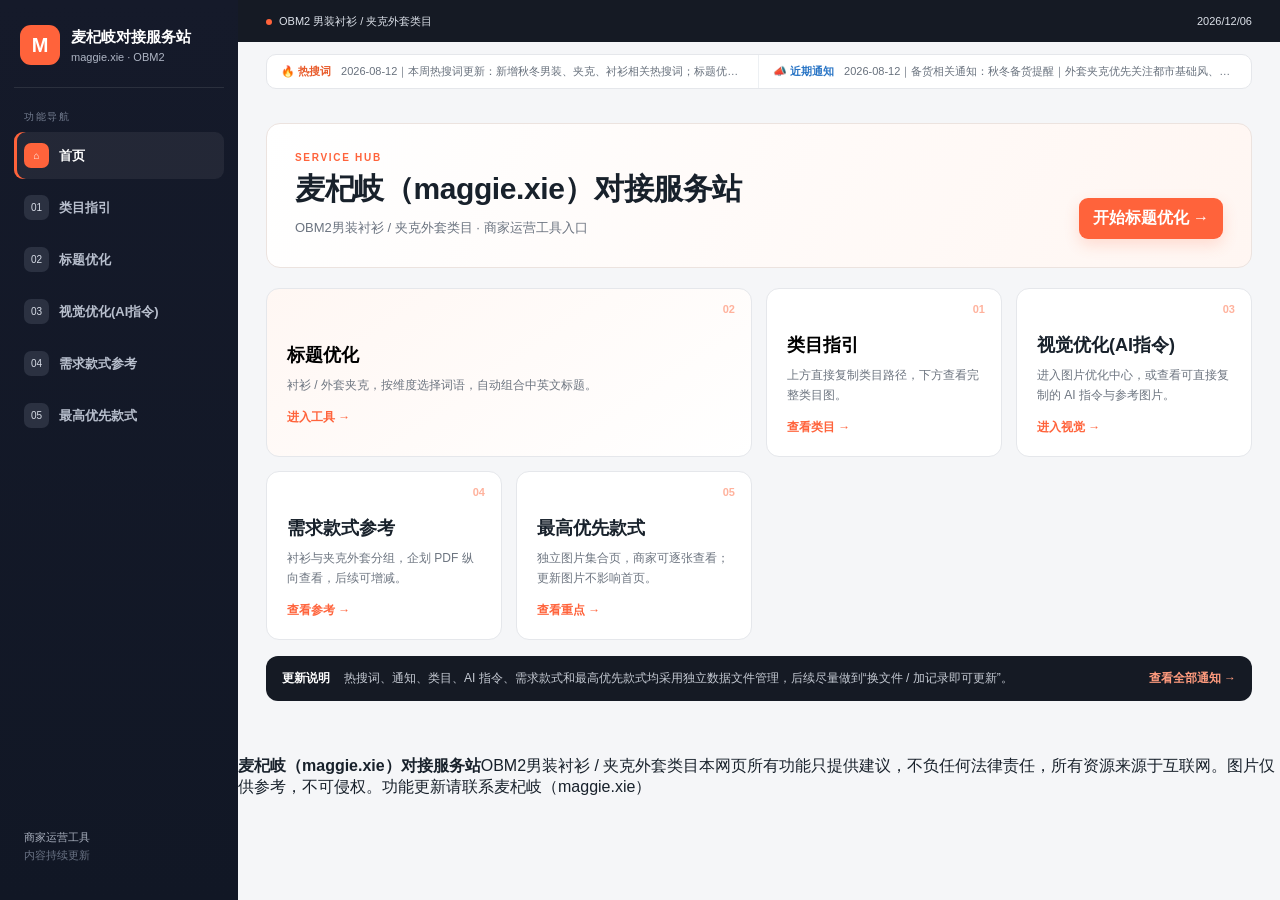
==== commit 629fe19f: "Add files via upload" ====
--- a/index.html
+++ b/index.html
@@ -4,114 +4,64 @@
 <meta charset="utf-8">
 <meta name="viewport" content="width=device-width,initial-scale=1">
 <title>麦杞岐（maggie.xie）对接服务站</title>
-<meta name="description" content="OBM2男装衬衫与夹克外套类目商家对接服务站">
+<meta name="description" content="OBM2男装衬衫与夹克外套类目商家运营工具入口">
 <link rel="stylesheet" href="style.css">
 </head>
 <body>
 <div id="app">
   <aside class="sidebar">
-    <button class="brand-block" data-go="home" aria-label="返回首页">
-      <span class="brand-mark">M</span>
-      <span class="brand-text"><strong>麦杞岐对接服务站</strong><small>maggie.xie · OBM2</small></span>
-    </button>
+    <a class="brand-block" href="index.html" aria-label="返回首页"><span class="brand-mark">M</span><span class="brand-text"><strong>麦杞岐对接服务站</strong><small>maggie.xie · OBM2</small></span></a>
     <div class="side-caption">功能导航</div>
     <nav class="side-nav">
-      <button class="nav-item home-item active" data-go="home"><span>⌂</span><b>首页</b></button>
+      <a class="nav-item active" href="index.html"><span>⌂</span><b>首页</b></a>
       <button class="nav-item" data-go="category"><i>01</i><b>类目指引</b></button>
       <button class="nav-item" data-go="title"><i>02</i><b>标题优化</b></button>
-      <button class="nav-item" data-go="visual"><i>03</i><b>视觉优化</b></button>
-      <button class="nav-item" data-go="reference"><i>04</i><b>需求款式参考</b></button>
-      <button class="nav-item" data-go="priority"><i>05</i><b>最高优先款式</b></button>
+      <a class="nav-item" href="visual.html"><i>03</i><b>视觉优化(AI指令)</b></a>
+      <a class="nav-item" href="reference.html"><i>04</i><b>需求款式参考</b></a>
+      <a class="nav-item" href="priority.html"><i>05</i><b>最高优先款式</b></a>
     </nav>
     <div class="side-bottom">商家运营工具<br><span>内容持续更新</span></div>
   </aside>
 
   <div class="workspace">
-    <header class="topbar">
-      <div><span class="top-dot"></span><span>OBM2 男装衬衫 / 夹克外套类目</span></div>
-      <span id="today"></span>
-    </header>
+    <header class="topbar"><div><span class="top-dot"></span>OBM2 男装衬衫 / 夹克外套类目</div><span id="today"></span></header>
 
-    <section class="notice-strip" aria-label="运营通知">
-      <div class="notice-row hot-row"><span class="notice-icon">🔥</span><b>热搜词</b><span id="hotNotice"></span><time id="hotDate"></time></div>
-      <div class="notice-row update-row"><span class="notice-icon">📣</span><b>近期通知</b><span id="updateNotice"></span><time id="updateDate"></time></div>
+    <section class="ticker-shell">
+      <a class="ticker-item hot" href="notices.html?type=热搜词"><b>🔥 热搜词</b><span id="hotTicker">加载中…</span></a>
+      <a class="ticker-item notice" href="notices.html"><b>📣 近期通知</b><span id="noticeTicker">加载中…</span></a>
     </section>
 
     <main>
       <section id="home" class="page active">
-        <div class="page-head hero-head">
-          <div><div class="eyebrow">SERVICE HUB</div><h1>麦杞岐（maggie.xie）对接服务站</h1><p>OBM2男装衬衫 / 夹克外套类目 · 商家运营工具入口</p></div>
-          <button class="primary" data-go="category">从类目指引开始 →</button>
+        <div class="page-head hero-head"><div><div class="eyebrow">SERVICE HUB</div><h1>麦杞岐（maggie.xie）对接服务站</h1><p>OBM2男装衬衫 / 夹克外套类目 · 商家运营工具入口</p></div><button class="primary" data-go="title">开始标题优化 →</button></div>
+        <div class="quick-grid">
+          <button class="quick-card featured" data-go="title"><span class="card-num">02</span><h3>标题优化</h3><p>衬衫 / 外套夹克，按维度选择词语，自动组合中英文标题。</p><span>进入工具 →</span></button>
+          <button class="quick-card" data-go="category"><span class="card-num">01</span><h3>类目指引</h3><p>上方直接复制类目路径，下方查看完整类目图。</p><span>查看类目 →</span></button>
+          <a class="quick-card" href="visual.html"><span class="card-num">03</span><h3>视觉优化(AI指令)</h3><p>进入图片优化中心，或查看可直接复制的 AI 指令与参考图片。</p><span>进入视觉 →</span></a>
+          <a class="quick-card" href="reference.html"><span class="card-num">04</span><h3>需求款式参考</h3><p>衬衫与夹克外套分组，企划 PDF 纵向查看，后续可增减。</p><span>查看参考 →</span></a>
+          <a class="quick-card" href="priority.html"><span class="card-num">05</span><h3>最高优先款式</h3><p>独立图片集合页，商家可逐张查看；更新图片不影响首页。</p><span>查看重点 →</span></a>
         </div>
-        <div class="quick-grid">
-          <button class="quick-card featured" data-go="category"><span class="card-num">01</span><h3>类目指引</h3><p>先确认类目路径，上方一键复制，下方查看完整类目图。</p><span>查看类目 →</span></button>
-          <button class="quick-card" data-go="title"><span class="card-num">02</span><h3>标题优化</h3><p>衬衫 / 外套夹克分开选择维度，自动组合中英文标题。</p><span>进入工具 →</span></button>
-          <button class="quick-card" data-go="visual"><span class="card-num">03</span><h3>视觉优化</h3><p>按衬衫 / 外套夹克查看参考图和 AI 改图指令。</p><span>查看视觉 →</span></button>
-          <button class="quick-card" data-go="reference"><span class="card-num">04</span><h3>需求款式参考</h3><p>按品类查看款式企划方向，改为上下纵向浏览。</p><span>查看参考 →</span></button>
-          <button class="quick-card" data-go="priority"><span class="card-num">05</span><h3>最高优先款式</h3><p>进入图片集合页，点击单张图片放大查看。</p><span>查看重点 →</span></button>
-        </div>
+
+        <div class="home-note"><b>更新说明</b><span>热搜词、通知、类目、AI 指令、需求款式和最高优先款式均采用独立数据文件管理，后续尽量做到“换文件 / 加记录即可更新”。</span><a href="notices.html">查看全部通知 →</a></div>
       </section>
 
       <section id="category" class="page">
-        <div class="page-head"><div><div class="eyebrow">01 / CATEGORY</div><h2>类目指引</h2><p>第一步先确认商品所属大类；上方复制类目路径，下方查看完整类目图。</p></div></div>
-        <div class="major-tabs" data-group="category">
-          <button class="major-tab active" data-value="衬衫">衬衫</button>
-          <button class="major-tab" data-value="外套夹克">夹克外套</button>
-        </div>
+        <div class="page-head"><div><div class="eyebrow">01 / CATEGORY</div><h2>类目指引</h2><p>上方是可复制类目路径，下方保留完整类目图。类目数据可独立更新。</p></div></div>
+        <div class="category-filter" id="categoryFilters"></div>
         <div id="categoryList" class="category-list"></div>
-        <div class="category-image-card"><div class="subhead"><div><b>完整类目指引图</b><span>下方为原始类目图 · 仅作运营参考</span></div></div><img src="assets/category/category-guide.png" alt="类目指引图"></div>
+        <div class="category-image-card"><div class="subhead"><div><b>类目指引图</b><span>原始类目图 · 仅作运营参考</span></div></div><img src="assets/category/category-guide.png" alt="类目指引图"></div>
       </section>
 
       <section id="title" class="page">
-        <div class="page-head"><div><div class="eyebrow">02 / TITLE</div><h2>标题优化</h2><p>先选择商品大类，再按维度选词并自动组合。<strong>生成标题不可以直接使用，请检查后使用。</strong></p></div></div>
-        <div class="major-tabs" data-group="title">
-          <button class="major-tab active" data-value="shirt">衬衫 <small>Shirt</small></button>
-          <button class="major-tab" data-value="jacket">夹克外套 <small>Jacket / Outerwear</small></button>
+        <div class="page-head"><div><div class="eyebrow">02 / TITLE</div><h2>标题优化</h2><p>选择商品类型 → 按维度选词 → 自动组合中英文标题。<strong>生成标题不可以直接使用，请检查后使用。</strong></p></div></div>
+        <div class="title-layout">
+          <div class="builder-card"><div class="switch"><button class="product-tab active" data-product="shirt">衬衫 <small>Shirt</small></button><button class="product-tab" data-product="jacket">外套夹克 <small>Jacket / Outerwear</small></button></div><div class="rule-note">组合原则：先完成必选维度，再补充高优维度，最后按实际商品情况扩展属性。</div><div id="dimensionForm"></div></div>
+          <div class="result-card"><div class="result-head"><div><span class="eyebrow">LIVE RESULT</span><h3>标题预览</h3></div><span class="score" id="score">0 / 100</span></div><div class="warning">⚠ 生成标题不可以直接使用，请检查后使用。请确认商品属性、品牌词、敏感词及商品实际情况。</div><label>中文标题</label><div class="title-output" id="zhOutput">请选择词语</div><button class="copy-btn" data-copy="zhOutput">复制中文标题</button><label>English Title</label><div class="title-output en" id="enOutput">Select keywords</div><button class="copy-btn" data-copy="enOutput">复制英文标题</button><div class="coverage" id="coverage"></div></div>
         </div>
-        <div class="title-layout">
-          <div class="builder-card">
-            <div class="rule-note" id="titleRuleNote"></div>
-            <div id="dimensionForm"></div>
-          </div>
-          <div class="result-card">
-            <div class="result-head"><div><span class="eyebrow">LIVE RESULT</span><h3>标题预览</h3></div><span class="score" id="score">0 / 100</span></div>
-            <div class="warning">⚠ 生成标题不可以直接使用，请检查后使用。请确认商品属性、品牌词、敏感词及商品实际情况。</div>
-            <label>中文标题</label><div class="title-output" id="zhOutput">请选择词语</div><button class="copy-btn" data-copy="zhOutput">复制中文标题</button>
-            <label>English Title</label><div class="title-output en" id="enOutput">Select keywords</div><button class="copy-btn" data-copy="enOutput">复制英文标题</button>
-            <div class="coverage" id="coverage"></div>
-          </div>
-        </div>
-      </section>
-
-      <section id="visual" class="page">
-        <div class="page-head"><div><div class="eyebrow">03 / VISUAL</div><h2>视觉优化</h2><p>按商品大类进入对应视觉参考；目前先完成衬衫示例。</p></div></div>
-        <div class="major-tabs" data-group="visual">
-          <button class="major-tab active" data-value="shirt">衬衫</button>
-          <button class="major-tab" data-value="jacket">夹克外套</button>
-        </div>
-        <div id="visualContent"></div>
-      </section>
-
-      <section id="reference" class="page">
-        <div class="page-head"><div><div class="eyebrow">04 / REFERENCE</div><h2>需求款式参考</h2><p>按商品大类纵向浏览，避免左右并排过小；点击可打开完整 PDF。</p></div></div>
-        <div class="major-tabs" data-group="reference">
-          <button class="major-tab active" data-value="shirt">衬衫</button>
-          <button class="major-tab" data-value="jacket">夹克外套</button>
-        </div>
-        <div id="referenceContent"></div>
-      </section>
-
-      <section id="priority" class="page">
-        <div class="page-head"><div><div class="eyebrow">05 / PRIORITY</div><h2>最高优先款式</h2><p>图片集合页：点击任意图片即可放大查看，适合商家快速浏览重点方向。</p></div><a class="primary link-button" href="priority.html">进入图片集合页 →</a></div>
-        <div class="priority-entry-grid">
-          <button class="priority-entry active" data-priority-link="shirt"><span>01</span><b>衬衫重点款式</b><small>10 张参考图 · 点击进入集合页</small></button>
-          <button class="priority-entry" data-priority-link="jacket"><span>02</span><b>夹克外套重点款式</b><small>10 张参考图 · 点击进入集合页</small></button>
-        </div>
-        <div class="priority-preview" id="priorityPreview"></div>
       </section>
     </main>
 
-    <footer><b>麦杞岐（maggie.xie）对接服务站</b><span>OBM2男装衬衫 / 夹克外套类目</span><span>内容持续更新 · V1.3</span><div class="site-disclaimer">声明：本网页所有功能只提供建议，不负任何法律责任；所有资源来源于互联网。图片仅供参考，不可侵权。如有功能更新需求，请联系麦杞岐（maggie.xie）。</div></footer>
+    <footer><b>麦杞岐（maggie.xie）对接服务站</b><span>OBM2男装衬衫 / 夹克外套类目</span><span>本网页所有功能只提供建议，不负任何法律责任，所有资源来源于互联网。图片仅供参考，不可侵权。</span><span>功能更新请联系麦杞岐（maggie.xie）</span></footer>
   </div>
 </div>
 <script src="script.js"></script>
--- a/style.css
+++ b/style.css
@@ -1,3 +1 @@
-*{box-sizing:border-box}html{scroll-behavior:smooth}body{margin:0;font-family:Inter,"Microsoft YaHei","PingFang SC",Arial,sans-serif;background:#f4f6f8;color:#17202b;font-size:15px}button{font:inherit;cursor:pointer}a{text-decoration:none;color:inherit}.sidebar{position:fixed;left:0;top:0;bottom:0;width:250px;background:linear-gradient(180deg,#151a2a,#111725);color:#fff;padding:22px 14px;z-index:20;display:flex;flex-direction:column}.brand-block{border:0;background:transparent;color:#fff;text-align:left;display:flex;gap:11px;align-items:center;padding:3px 6px 22px;border-bottom:1px solid #ffffff18}.brand-mark{width:42px;height:42px;border-radius:12px;background:#ff633b;display:grid;place-items:center;font-size:21px;font-weight:900}.brand-text{display:flex;flex-direction:column;gap:4px}.brand-text strong{font-size:16px}.brand-text small{font-size:12px;color:#aeb5c4}.side-caption{font-size:11px;color:#747d90;letter-spacing:1.5px;margin:22px 10px 8px}.side-nav{display:flex;flex-direction:column;gap:6px}.nav-item{border:0;background:transparent;color:#b8bfcd;border-radius:11px;padding:13px 10px;display:flex;align-items:center;gap:11px;text-align:left;transition:.18s}.nav-item:hover{background:#ffffff10;color:#fff;transform:translateX(2px)}.nav-item.active{background:#252b3c;color:#fff;box-shadow:inset 4px 0 #ff633b,0 0 0 1px #ffffff18;transform:scale(1.035);transform-origin:left center}.nav-item i,.nav-item span{font-style:normal;width:28px;height:28px;border-radius:8px;display:grid;place-items:center;background:#2b3141;color:#d7dce6;font-size:11px}.nav-item.active i,.nav-item.active span{background:#ff633b;color:#fff}.nav-item b{font-size:14px}.side-bottom{margin-top:auto;padding:13px 10px;font-size:12px;line-height:1.7;color:#a8afbd}.side-bottom span{color:#697284}.workspace{margin-left:250px;min-height:100vh}.topbar{height:42px;background:#151a24;color:#dce1e9;display:flex;align-items:center;justify-content:space-between;padding:0 30px;font-size:12px}.top-dot{display:inline-block;width:7px;height:7px;border-radius:50%;background:#ff633b;margin-right:8px}.notice-strip{margin:12px 28px 0;background:#fff;border:1px solid #e4e7eb;border-radius:11px;overflow:hidden;box-shadow:0 4px 14px #10182808}.notice-row{height:42px;display:grid;grid-template-columns:28px 82px 1fr 92px;align-items:center;padding:0 14px;border-bottom:1px solid #eef0f2;gap:8px;font-size:13px}.notice-row:last-child{border-bottom:0}.notice-icon{font-size:16px}.notice-row b{font-size:13px}.notice-row span:nth-child(3){color:#596474;white-space:nowrap;overflow:hidden;text-overflow:ellipsis}.notice-row time{color:#9aa1ab;font-size:12px;text-align:right}.hot-row b{color:#e95531}.update-row b{color:#286fb9}main{padding:28px 28px 55px;max-width:1480px}.page{display:none}.page.active{display:block}.page-head{display:flex;align-items:flex-end;justify-content:space-between;margin:8px 0 20px;gap:18px}.eyebrow{font-size:11px;letter-spacing:2px;color:#ff633b;font-weight:900;text-transform:uppercase}.page-head h1{font-size:34px;line-height:1.2;margin:8px 0 7px}.page-head h2{font-size:32px;line-height:1.2;margin:7px 0}.page-head p{font-size:14px;color:#657080;margin:0;line-height:1.65}.hero-head{background:linear-gradient(120deg,#fff,#fff6f2);border:1px solid #ece3df;border-radius:16px;padding:28px}.primary{border:0;background:#ff633b;color:#fff;border-radius:10px;padding:12px 18px;font-weight:900;font-size:14px;box-shadow:0 8px 18px #ff633b24}.link-button{display:inline-flex;align-items:center}.quick-grid{display:grid;grid-template-columns:repeat(3,1fr);gap:15px;margin-top:18px}.quick-card{border:1px solid #e2e5e9;background:#fff;border-radius:14px;text-align:left;padding:23px;min-height:150px;position:relative;transition:.18s}.quick-card:hover{transform:translateY(-2px);box-shadow:0 10px 24px #1018280c}.quick-card.featured{grid-column:span 2}.quick-card .card-num{position:absolute;right:16px;top:14px;color:#ff9b83;font-size:11px;font-weight:900}.quick-card h3{font-size:20px;margin:22px 0 7px}.quick-card p{font-size:13px;line-height:1.65;color:#697381}.quick-card>span:last-child{color:#ff633b;font-size:12px;font-weight:900}.major-tabs{display:flex;gap:9px;margin:0 0 16px}.major-tab{border:1px solid #dfe3e8;background:#eef1f4;color:#626b77;border-radius:10px;padding:10px 18px;font-size:14px;font-weight:900}.major-tab.active{background:#151a24;border-color:#151a24;color:#fff;box-shadow:0 5px 14px #10182818}.major-tab small{font-weight:700;color:inherit;opacity:.72}.category-list{display:flex;flex-direction:column;gap:12px}.path-item{background:#fff;border:1px solid #e3e6ea;border-radius:13px;padding:16px 18px}.path-top{display:flex;justify-content:space-between;gap:12px;align-items:center}.path-top b{font-size:16px}.path-top span{font-size:11px;color:#8b929d;background:#f6f7f8;padding:5px 8px;border-radius:999px}.path-text{font-size:13px;line-height:1.7;color:#4f5a68;margin:11px 0}.mini-copy,.copy-btn{border:0;background:#fff0eb;color:#df4e2c;border-radius:8px;padding:7px 11px;font-size:12px;font-weight:900}.category-image-card{background:#fff;border:1px solid #e3e6ea;border-radius:14px;margin-top:20px;overflow:hidden}.subhead{padding:15px 18px;border-bottom:1px solid #edf0f2}.subhead b{font-size:16px}.subhead span{font-size:11px;color:#8c939c;margin-left:9px}.category-image-card img{display:block;width:100%;height:auto}.title-layout{display:grid;grid-template-columns:minmax(0,1.65fr) minmax(320px,.8fr);gap:16px;align-items:start}.builder-card,.result-card,.visual-card,.reference-stack,.priority-entry-grid,.priority-preview{background:#fff;border:1px solid #e1e5e9;border-radius:14px}.builder-card{padding:19px}.rule-note{padding:12px 14px;background:#f8f9fa;border-left:4px solid #ff633b;border-radius:8px;font-size:13px;line-height:1.7;color:#5b6673;margin-bottom:16px}.dim-block{padding:16px 0;border-bottom:1px solid #edf0f2}.dim-block:last-child{border-bottom:0}.dim-head{display:flex;justify-content:space-between;align-items:center;margin-bottom:10px}.dim-head b{font-size:15px}.dim-badge{font-size:11px;border-radius:999px;padding:5px 8px}.dim-badge.required{background:#fff0eb;color:#d94e2e}.dim-badge.high{background:#edf7ee;color:#267447}.dim-badge.extra{background:#f2f3f5;color:#69717c}.options{display:flex;flex-wrap:wrap;gap:8px}.opt{border:1px solid #dce1e5;background:#fff;border-radius:9px;padding:9px 11px;color:#24303b;line-height:1.2;min-width:110px;text-align:left}.opt small{font-size:11px;color:#89919b}.opt:hover{border-color:#ffae98}.opt.selected{background:#fff0eb;border-color:#ff633b;color:#d94625}.result-card{padding:19px;position:sticky;top:15px}.result-head{display:flex;justify-content:space-between;align-items:center}.result-head h3{margin:0;font-size:19px}.score{background:#151a24;color:#fff;border-radius:8px;padding:8px 10px;font-size:12px;font-weight:900}.warning{margin:12px 0 15px;padding:11px;background:#fff7f3;border:1px solid #ffe0d5;color:#b4492f;border-radius:8px;font-size:12px;line-height:1.6}.result-card label{display:block;margin:13px 0 6px;font-size:12px;color:#7f8791;font-weight:900}.title-output{background:#f8f9fa;border:1px solid #e3e6e9;border-radius:8px;padding:11px;font-size:14px;line-height:1.7;min-height:58px}.title-output.en{font-family:Arial,sans-serif}.copy-btn{margin-top:7px}.coverage{margin-top:14px;display:flex;flex-wrap:wrap;gap:6px}.coverage span{font-size:11px;padding:5px 7px;background:#f2f3f5;border-radius:6px;color:#737b85}.coverage span.ok{background:#eaf8ee;color:#238447}.visual-card{padding:18px}.visual-card img{display:block;width:100%;max-height:620px;object-fit:contain;background:#f7f8f9;border-radius:10px}.visual-grid{display:grid;grid-template-columns:1.15fr .85fr;gap:16px}.prompt-card{background:#fff;border:1px solid #e1e5e9;border-radius:14px;padding:22px}.tag{display:inline-block;background:#fff0eb;color:#e95531;padding:6px 9px;border-radius:999px;font-size:11px;font-weight:900}.prompt-card h3{margin:12px 0;font-size:20px}.prompt-card p{font-size:13px;line-height:1.9;color:#5e6670;white-space:pre-wrap}.full{width:100%;margin-top:5px}.checklist{margin-top:16px;border-top:1px solid #eee;padding-top:12px}.check{font-size:12px;color:#626a73;padding:7px 0}.check:before{content:'✓';color:#ff633b;font-weight:900;margin-right:8px}.empty-card{background:#fff;border:1px dashed #ccd2d9;border-radius:14px;padding:50px 25px;text-align:center;color:#7d8793}.empty-card b{display:block;font-size:18px;color:#394452;margin-bottom:8px}.reference-stack{padding:14px}.reference-block{border-bottom:1px solid #e8ebee;padding:0 0 22px;margin-bottom:22px}.reference-block:last-child{border-bottom:0;margin-bottom:0}.reference-title{display:flex;justify-content:space-between;align-items:center;margin-bottom:12px}.reference-title b{font-size:19px}.reference-title span{font-size:11px;color:#8b919a}.reference-block iframe{width:100%;height:680px;border:1px solid #e1e5e9;border-radius:10px;background:#f3f4f6}.reference-open{display:inline-block;margin-top:9px;color:#ff633b;font-size:12px;font-weight:900}.priority-entry-grid{padding:14px;display:grid;grid-template-columns:1fr 1fr;gap:12px}.priority-entry{border:1px solid #e1e5e9;background:#f8f9fa;border-radius:12px;padding:18px;text-align:left;display:flex;flex-direction:column;gap:6px}.priority-entry.active{background:#fff0eb;border-color:#ffb39e}.priority-entry span{font-size:11px;color:#ff633b;font-weight:900}.priority-entry b{font-size:18px}.priority-entry small{color:#7a8490;font-size:12px}.priority-preview{margin-top:14px;padding:18px}.preview-head{display:flex;justify-content:space-between;align-items:center;margin-bottom:14px}.preview-head b{font-size:17px}.preview-head a{font-size:12px;color:#ff633b;font-weight:900}.preview-grid{display:grid;grid-template-columns:repeat(5,1fr);gap:10px}.preview-item{border:0;background:#f4f5f7;border-radius:10px;overflow:hidden;padding:0}.preview-item img{width:100%;aspect-ratio:3/4;object-fit:cover;display:block}.preview-item span{display:block;padding:8px;font-size:11px;color:#68717d;text-align:left}footer{padding:20px 28px;border-top:1px solid #e4e6e9;background:#151a24;color:#fff;display:flex;gap:22px;align-items:center;font-size:11px}footer span{color:#9299a5}@media(max-width:1050px){.sidebar{width:210px}.workspace{margin-left:210px}.title-layout,.visual-grid{grid-template-columns:1fr}.result-card{position:static}.preview-grid{grid-template-columns:repeat(4,1fr)}}@media(max-width:800px){.sidebar{position:static;width:100%;height:auto;padding:10px}.side-caption,.side-bottom{display:none}.brand-block{padding-bottom:10px}.side-nav{display:grid;grid-template-columns:repeat(3,1fr)}.nav-item{padding:9px}.workspace{margin-left:0}.topbar{padding:0 14px}.notice-strip{margin:8px 12px 0}.notice-row{grid-template-columns:25px 76px 1fr 76px;padding:0 10px;font-size:12px}.page-head{align-items:flex-start;flex-direction:column;gap:10px}.hero-head{padding:22px}.page-head h1,.page-head h2{font-size:27px}.quick-grid{grid-template-columns:1fr}.quick-card.featured{grid-column:span 1}.priority-entry-grid{grid-template-columns:1fr}.preview-grid{grid-template-columns:repeat(3,1fr)}main{padding:20px 12px 40px}.reference-block iframe{height:500px}footer{flex-direction:column;align-items:flex-start;padding:18px 12px}}@media(max-width:520px){.notice-row{grid-template-columns:24px 68px 1fr}.notice-row time{display:none}.major-tabs{overflow:auto}.major-tab{white-space:nowrap}.preview-grid{grid-template-columns:repeat(2,1fr)}}
-#lightbox{display:none;position:fixed;inset:0;z-index:100}.lightbox-backdrop{position:absolute;inset:0;background:rgba(0,0,0,.78)}.lightbox-img{position:absolute;left:50%;top:50%;transform:translate(-50%,-50%);max-width:88vw;max-height:88vh;object-fit:contain;background:#fff;border-radius:10px;box-shadow:0 20px 70px rgba(0,0,0,.35)}.lightbox-close{position:absolute;right:24px;top:18px;z-index:2;width:42px;height:42px;border:0;border-radius:50%;background:#fff;color:#222;font-size:28px;line-height:1}
-#lightbox.show{display:block}
+*{box-sizing:border-box}html{scroll-behavior:smooth}body{margin:0;font-family:Inter,"Microsoft YaHei","PingFang SC",Arial,sans-serif;background:#f5f6f8;color:#18212b}button{font:inherit;cursor:pointer}a{text-decoration:none;color:inherit}.sidebar{position:fixed;left:0;top:0;bottom:0;width:238px;background:linear-gradient(180deg,#151a2a,#111725);color:#fff;padding:22px 14px;z-index:20;display:flex;flex-direction:column}.brand-block{border:0;background:transparent;color:#fff;text-align:left;display:flex;gap:11px;align-items:center;padding:3px 6px 22px;border-bottom:1px solid #ffffff18}.brand-mark{width:40px;height:40px;border-radius:11px;background:#ff633b;display:grid;place-items:center;font-size:20px;font-weight:900}.brand-text{display:flex;flex-direction:column;gap:4px}.brand-text strong{font-size:15px}.brand-text small{font-size:11px;color:#aeb5c4}.side-caption{font-size:10px;color:#747d90;letter-spacing:1.5px;margin:22px 10px 8px}.side-nav{display:flex;flex-direction:column;gap:5px}.nav-item{border:0;background:transparent;color:#b8bfcd;border-radius:9px;padding:11px 10px;display:flex;align-items:center;gap:10px;text-align:left}.nav-item:hover,.nav-item.active{background:#ffffff10;color:#fff}.nav-item.active{box-shadow:inset 3px 0 #ff633b}.nav-item i,.nav-item span{font-style:normal;width:25px;height:25px;border-radius:7px;display:grid;place-items:center;background:#2b3141;color:#d7dce6;font-size:10px}.nav-item.active i,.nav-item.active span{background:#ff633b;color:#fff}.nav-item b{font-size:13px}.side-bottom{margin-top:auto;padding:13px 10px;font-size:11px;line-height:1.7;color:#a8afbd}.side-bottom span{color:#697284}.workspace{margin-left:238px;min-height:100vh}.topbar{height:42px;background:#151a24;color:#dce1e9;display:flex;align-items:center;justify-content:space-between;padding:0 28px;font-size:11px}.top-dot{display:inline-block;width:6px;height:6px;border-radius:50%;background:#ff633b;margin-right:7px}.ticker-shell{margin:12px 28px 0;background:#fff;border:1px solid #e5e7eb;border-radius:10px;display:grid;grid-template-columns:1fr 1fr;overflow:hidden}.ticker-item{min-width:0;padding:9px 14px;display:flex;align-items:center;gap:10px;border-right:1px solid #edf0f3;white-space:nowrap;overflow:hidden}.ticker-item:last-child{border-right:0}.ticker-item b{font-size:11px;flex:0 0 auto}.ticker-item span{font-size:11px;color:#68717d;overflow:hidden;text-overflow:ellipsis}.ticker-item.hot b{color:#e85b2b}.ticker-item.notice b{color:#2874c5}.ticker-item:hover{background:#fff8f5}.notice-full{background:#fff;border:1px solid #e5e7eb;border-radius:13px;overflow:hidden}.notice-full-head{padding:14px 16px;border-bottom:1px solid #edf0f3;display:flex;justify-content:space-between;align-items:center}.notice-full-list{display:flex;flex-direction:column}.notice-full-item{display:grid;grid-template-columns:110px 120px 190px 1fr;gap:14px;align-items:center;padding:14px 16px;border-bottom:1px solid #f0f1f3}.notice-full-item h4{margin:0;font-size:13px}.notice-full-item p{margin:0;color:#68717d;font-size:12px;line-height:1.6}.type{font-weight:800}.type.hot{color:#e85b2b}.type.stock{color:#a87700}.type.submit{color:#2874c5}.type.other{color:#7049a3}main{padding:26px 28px 55px;max-width:1450px}.page{display:none}.page.active{display:block}.page-head{display:flex;align-items:flex-end;justify-content:space-between;margin:8px 0 20px}.hero-head{background:linear-gradient(120deg,#fff,#fff6f2);border:1px solid #ece3df;border-radius:14px;padding:28px}.eyebrow{font-size:10px;letter-spacing:1.7px;color:#ff633b;font-weight:900;margin-bottom:6px}.page-head h1,.page-head h2{margin:0 0 7px;font-size:30px;letter-spacing:-.4px}.page-head p{margin:0;color:#6c7480;font-size:13px;line-height:1.7}.page-head p strong{color:#e24e2a}.primary{border:0;background:#ff633b;color:#fff;border-radius:9px;padding:10px 14px;font-weight:800;box-shadow:0 6px 15px #ff633b30}.quick-grid{display:grid;grid-template-columns:repeat(4,1fr);gap:14px}.quick-card{position:relative;text-align:left;background:#fff;border:1px solid #e5e7eb;border-radius:13px;padding:20px;min-height:150px;transition:.2s}.quick-card.featured{grid-column:span 2;background:linear-gradient(145deg,#fff7f3,#fff)}.quick-card:hover{transform:translateY(-2px);border-color:#ffc0ad;box-shadow:0 10px 24px #11182710}.quick-card h3{margin:24px 0 8px;font-size:18px}.quick-card p{margin:0;color:#6d7580;font-size:12px;line-height:1.7}.quick-card>span:last-child{display:block;margin-top:13px;color:#ff633b;font-size:12px;font-weight:800}.card-num{position:absolute;top:14px;right:16px;color:#ffb29d;font-size:11px;font-weight:900}.home-note{margin-top:16px;background:#151a24;color:#fff;border-radius:12px;padding:14px 16px;display:flex;align-items:center;gap:14px;font-size:12px}.home-note span{color:#c6cbd4;flex:1}.home-note a{color:#ff9b7e;font-weight:800}.category-filter{display:flex;gap:7px;flex-wrap:wrap;margin-bottom:12px}.filter{border:1px solid #e0e3e7;background:#fff;color:#66707b;border-radius:8px;padding:9px 13px;font-size:12px}.filter.active{background:#151a24;color:#fff;border-color:#151a24}.category-list{display:grid;grid-template-columns:repeat(2,1fr);gap:8px}.path-item{background:#fff;border:1px solid #e4e7eb;border-radius:10px;padding:11px 12px}.path-top{display:flex;justify-content:space-between;gap:12px;margin-bottom:5px}.path-top b{font-size:13px}.path-top span{font-size:10px;color:#999}.path-text{font-size:11px;color:#66707b;line-height:1.45;word-break:break-all}.mini-copy{margin-top:7px;border:0;background:#fff0eb;color:#e95331;border-radius:7px;padding:6px 9px;font-size:10px;font-weight:800}.category-image-card{margin-top:16px;background:#fff;border:1px solid #e4e7eb;border-radius:13px;padding:14px}.subhead{display:flex;justify-content:space-between;align-items:center;margin-bottom:10px}.subhead b{font-size:15px}.subhead span{margin-left:8px;color:#999;font-size:10px}.category-image-card img{display:block;width:100%;height:auto;border:1px solid #eee;border-radius:8px}.title-layout{display:grid;grid-template-columns:minmax(0,1.55fr) minmax(320px,.75fr);gap:16px;align-items:start}.builder-card,.result-card{background:#fff;border:1px solid #e4e7eb;border-radius:13px}.builder-card{padding:15px}.result-card{padding:17px;position:sticky;top:14px}.switch{display:grid;grid-template-columns:1fr 1fr;gap:7px;margin-bottom:10px}.product-tab{border:1px solid #e0e3e7;background:#f5f6f8;color:#68717c;border-radius:8px;padding:10px;font-weight:800}.product-tab small{font-weight:500;color:#999}.product-tab.active{background:#151a24;color:#fff;border-color:#151a24}.rule-note{font-size:12px;line-height:1.6;background:#fff8f5;border:1px solid #ffe2d8;color:#7b655d;border-radius:8px;padding:9px;margin-bottom:13px}.dim-block{padding:13px 0;border-bottom:1px solid #eef0f2}.dim-head{display:flex;justify-content:space-between;align-items:center;margin-bottom:8px}.dim-head b{font-size:13px}.dim-badge{font-size:9px;padding:4px 6px;border-radius:5px}.dim-badge.required{background:#fff0eb;color:#e95230}.dim-badge.high{background:#eef7ff;color:#2874bd}.dim-badge.extra{background:#f3f4f6;color:#737a83}.options{display:flex;flex-wrap:wrap;gap:7px}.opt{border:1px solid #dfe3e8;background:#fff;border-radius:7px;padding:7px 9px;color:#27313c;font-size:11px;text-align:left}.opt small{color:#9097a1;font-size:10px}.opt:hover{border-color:#ffae98}.opt.selected{background:#fff0eb;border-color:#ff633b;color:#d94625}.result-head{display:flex;justify-content:space-between;align-items:center}.result-head h3{margin:0;font-size:18px}.score{background:#151a24;color:#fff;border-radius:8px;padding:7px 9px;font-size:11px;font-weight:900}.warning{margin:12px 0 15px;padding:10px;background:#fff7f3;border:1px solid #ffe0d5;color:#b4492f;border-radius:8px;font-size:11px;line-height:1.6}.result-card label{display:block;margin:11px 0 5px;font-size:11px;color:#8a919b;font-weight:800}.title-output{background:#f8f9fa;border:1px solid #e3e6e9;border-radius:8px;padding:10px;font-size:13px;line-height:1.6;min-height:50px}.title-output.en{font-family:Arial,sans-serif}.copy-btn{margin-top:6px;border:0;background:#151a24;color:#fff;border-radius:7px;padding:7px 10px;font-size:10px;font-weight:800}.coverage{margin-top:12px;display:flex;flex-wrap:wrap;gap:5px}.coverage span{font-size:9px;padding:4px 6px;background:#f2f3f5;border-radius:5px;color:#737b85}.coverage span.ok{background:#eaf8ee;color:#238447}.standalone-shell{max-width:1500px;margin:0 auto;padding:18px 28px 55px}.standalone-head{background:#fff;border:1px solid #e5e7eb;border-radius:14px;padding:20px;margin-bottom:16px}.back-link{display:inline-block;color:#ff633b;font-size:12px;font-weight:800;margin-bottom:8px}.standalone-head h1{margin:0 0 7px;font-size:30px}.standalone-head p{margin:0;color:#6c7480;font-size:13px}.entry-grid{display:grid;grid-template-columns:1fr 1fr;gap:16px}.entry-card{background:#fff;border:1px solid #e4e7eb;border-radius:14px;padding:22px;transition:.2s}.entry-card:hover{transform:translateY(-2px);border-color:#ffb09a;box-shadow:0 10px 24px #11182710}.entry-icon{font-size:34px}.entry-card h2{margin:10px 0 7px;font-size:20px}.entry-card p{margin:0;color:#6d7580;font-size:13px;line-height:1.7}.entry-card span{display:block;margin-top:14px;color:#ff633b;font-weight:800;font-size:12px}.tool-layout{display:grid;grid-template-columns:minmax(0,1.05fr) minmax(340px,.95fr);gap:16px}.tool-card,.result-card2{background:#fff;border:1px solid #e4e7eb;border-radius:13px;padding:18px}.field-grid{display:grid;grid-template-columns:1fr 1fr;gap:12px}.field label{display:block;font-size:12px;font-weight:800;color:#555;margin-bottom:6px}.field select,.field input,.field textarea{width:100%;border:1px solid #dfe3e8;border-radius:8px;padding:9px 10px;font-size:12px;background:#fff}.field textarea{min-height:100px;resize:vertical}.option-row{display:flex;flex-wrap:wrap;gap:7px;margin-top:8px}.option{border:1px solid #dfe3e8;background:#f8f9fa;border-radius:999px;padding:7px 10px;font-size:11px}.option.active{background:#fff0eb;border-color:#ffb29d;color:#d94625}.actions{display:flex;gap:8px;flex-wrap:wrap;margin-top:14px}.secondary{border:0;background:#eef0f2;color:#333;border-radius:8px;padding:9px 13px;font-weight:800}.prompt-box{background:#171b23;color:#f5f7f9;border-radius:10px;padding:16px;min-height:330px;font-family:ui-monospace,SFMono-Regular,Menlo,Consolas,monospace;font-size:12px;line-height:1.7;white-space:pre-wrap;word-break:break-word}.visual-note{margin:0 0 14px;padding:11px 13px;background:#fff8f3;border:1px solid #ffd9c0;border-radius:9px;color:#704522;font-size:12px}.prompt-grid{display:grid;grid-template-columns:repeat(2,1fr);gap:14px}.prompt-card{background:#fff;border:1px solid #e4e7eb;border-radius:13px;overflow:hidden}.prompt-card img{display:block;width:100%;max-height:420px;object-fit:contain;background:#f4f5f6}.prompt-card-body{padding:15px}.prompt-card-body h3{margin:0 0 5px;font-size:16px}.prompt-card-body p{font-size:11px;color:#6d7580;line-height:1.7}.prompt-text{margin-top:10px;background:#f7f8fa;border:1px solid #e3e6e9;border-radius:8px;padding:10px;font-size:11px;line-height:1.65;white-space:pre-wrap;max-height:230px;overflow:auto}.full{width:100%}.reference-group{margin-bottom:28px}.reference-group h2{font-size:21px;margin:0 0 10px}.reference-stack{display:flex;flex-direction:column;gap:16px}.pdf-card{background:#fff;border:1px solid #e4e7eb;border-radius:13px;padding:12px}.pdf-title{display:flex;justify-content:space-between;margin-bottom:9px;font-size:14px}.pdf-title span{font-size:10px;color:#999}.pdf-card iframe{width:100%;height:720px;border:1px solid #e6e7ea;border-radius:8px;background:#f3f4f6}.pdf-card>a{display:block;margin-top:8px;color:#ff633b;font-size:11px;font-weight:800}.priority-tabs{display:flex;gap:8px;margin-bottom:14px}.priority-tab{border:0;background:#eceef1;color:#6d737b;border-radius:8px;padding:9px 14px;font-size:12px;font-weight:800}.priority-tab.active{background:#151a24;color:#fff}.priority-grid{display:grid;grid-template-columns:repeat(4,1fr);gap:14px}.priority-card{background:#fff;border:1px solid #e4e7eb;border-radius:12px;padding:8px;cursor:pointer}.priority-card img{display:block;width:100%;aspect-ratio:3/4;object-fit:contain;background:#f5f6f8;border-radius:8px}.priority-card b{display:block;padding:8px 4px 2px;font-size:12px}.priority-card small{display:block;padding:0 4px 6px;color:#9a9fa6;font-size:10px}.lightbox{position:fixed;inset:0;background:#10131add;z-index:100;display:none;align-items:center;justify-content:center;padding:30px}.lightbox.open{display:flex}.lightbox img{max-width:92vw;max-height:88vh;background:#fff;border-radius:10px}.lightbox button{position:absolute;top:18px;right:20px;background:#fff;color:#151a24;border:0;border-radius:999px;width:38px;height:38px;font-size:20px}.notice-filters{display:flex;gap:7px;flex-wrap:wrap}.notice-filter{border:1px solid #e0e3e7;background:#fff;color:#66707b;border-radius:999px;padding:7px 11px;font-size:11px}.notice-filter.active{background:#151a24;color:#fff}.footer-standalone{border-top:1px solid #e4e6e9;background:#151a24;color:#fff;padding:20px 28px;font-size:11px;display:flex;gap:20px;flex-wrap:wrap}.footer-standalone span{color:#aeb4bf}@media(max-width:1050px){.sidebar{width:205px}.workspace{margin-left:205px}.category-list,.prompt-grid,.entry-grid,.tool-layout{grid-template-columns:1fr}.priority-grid{grid-template-columns:repeat(3,1fr)}.notice-full-item{grid-template-columns:100px 110px 150px 1fr}}@media(max-width:750px){.sidebar{position:static;width:100%;height:auto;padding:10px}.side-caption,.side-bottom{display:none}.brand-block{padding-bottom:10px}.side-nav{display:grid;grid-template-columns:repeat(3,1fr)}.nav-item{padding:7px}.nav-item b{font-size:10px}.workspace{margin-left:0}.topbar{padding:0 14px}.ticker-shell{margin:10px 12px;grid-template-columns:1fr}.ticker-item{border-right:0;border-bottom:1px solid #edf0f3}.ticker-item:last-child{border-bottom:0}main,.standalone-shell{padding:18px 12px 40px}.page-head{align-items:flex-start;flex-direction:column;gap:10px}.hero-head{padding:20px}.page-head h1,.page-head h2,.standalone-head h1{font-size:25px}.quick-grid{grid-template-columns:1fr}.quick-card.featured{grid-column:span 1}.field-grid{grid-template-columns:1fr}.priority-grid{grid-template-columns:repeat(2,1fr)}.pdf-card iframe{height:520px}.notice-full-item{grid-template-columns:80px 1fr}.notice-full-item h4,.notice-full-item p{grid-column:2}.home-note{align-items:flex-start;flex-direction:column}}
